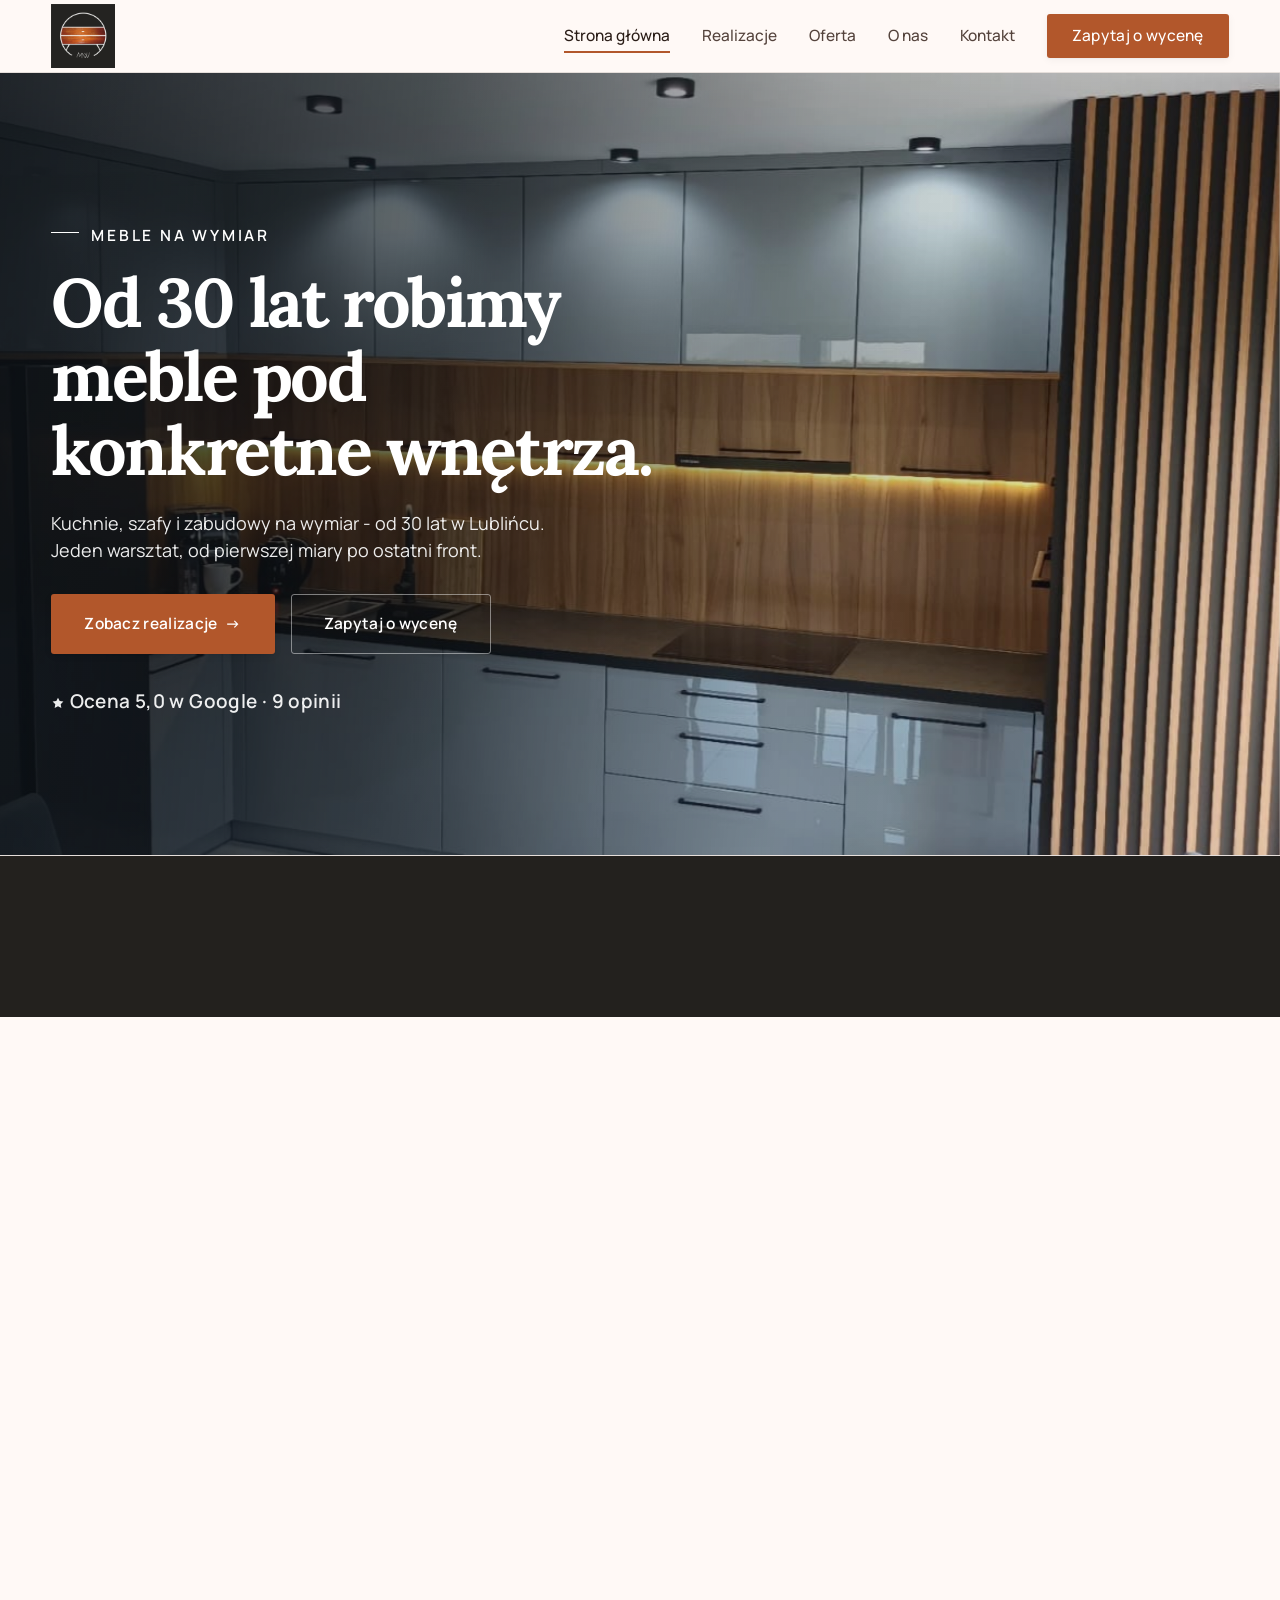
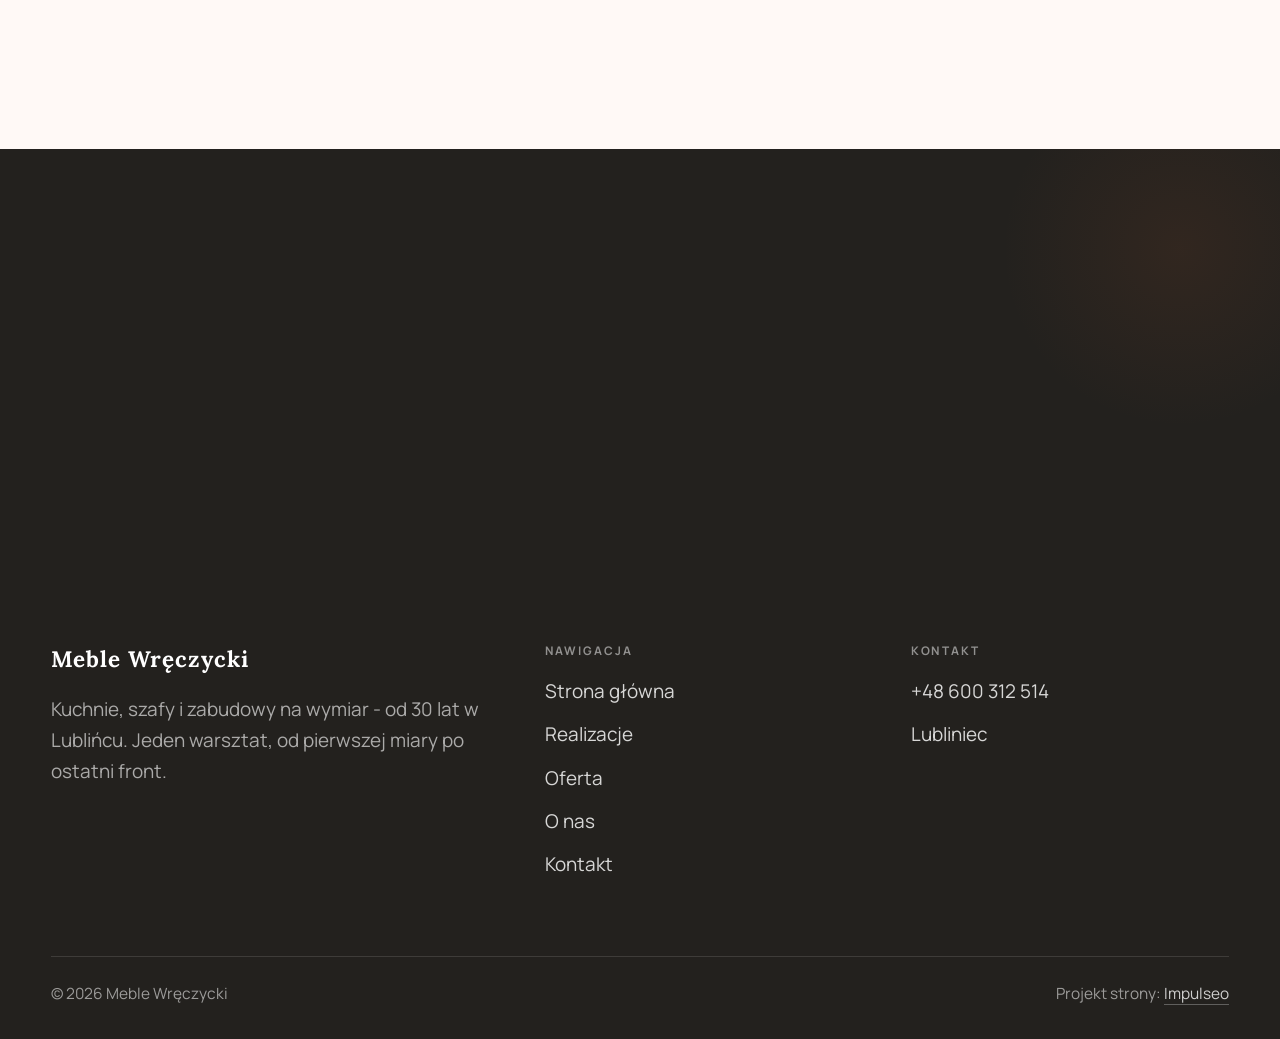
==== index.html @ 235a83c9 "Strona demo: meble-wreczycki" ====
<!DOCTYPE html>
<html lang="pl">
<head>
<meta charset="UTF-8">
<meta name="viewport" content="width=device-width, initial-scale=1.0">
<title>Meble na wymiar Lubliniec - kuchnie i szafy | Meble Wręczycki</title>
<meta name="description" content="Meble na wymiar w Lublińcu: kuchnie, szafy i zabudowy pod Twoje wnętrze. Bezpłatny pomiar i projekt, jedna cena, montaż z gwarancją. Zadzwoń: +48 600 312 514.">
<link rel="preconnect" href="https://fonts.googleapis.com">
<link rel="preconnect" href="https://fonts.gstatic.com" crossorigin>
<link href="https://fonts.googleapis.com/css2?family=Lora:wght@500;600;700&family=Manrope:wght@400;500;600&display=swap" rel="stylesheet">
<link rel="stylesheet" href="assets/styles.css">
</head>
<body>

<header class="nav">
  <div class="wrap nav-inner">
    <a class="brand brand-has-logo" href="index.html"><img class="brand-logo" src="img/logo.jpg" alt="Meble Wręczycki"></a>
    <nav class="nav-links">
      <a href="index.html" class="active">Strona główna</a>
      <a href="realizacje.html">Realizacje</a>
      <a href="oferta.html">Oferta</a>
      <a href="o-nas.html">O nas</a>
      <a href="kontakt.html">Kontakt</a>
      <a href="kontakt.html" class="btn btn-accent">Zapytaj o wycenę</a>
    </nav>
    <button class="nav-toggle" aria-label="Menu"><span></span><span></span><span></span></button>
  </div>
</header>

<section class="hero-cine">
  <img src="img/hero.jpg" fetchpriority="high" alt="Meble Wręczycki - Od 30 lat robimy meble pod konkretne wnętrza. ">
  <div class="wrap">
    <div class="hero-copy">
      <span class="eyebrow">Meble na wymiar</span>
      <h1>Od 30 lat robimy meble pod konkretne wnętrza. </h1>
      <p class="lead">Kuchnie, szafy i zabudowy na wymiar - od 30 lat w Lublińcu. Jeden warsztat, od pierwszej miary po ostatni front.</p>
      <div class="hero-actions">
        <a href="realizacje.html" class="btn btn-accent">Zobacz realizacje <span class="arr">→</span></a>
        <a href="kontakt.html" class="btn btn-ghost" style="color:#fff;border-color:rgba(255,255,255,.45)">Zapytaj o wycenę</a>
      </div>
      <div style="margin-top:var(--space-6);color:#fff;font-weight:600;letter-spacing:.02em;opacity:.92"><svg class="ico-star" width="14" height="14" viewBox="0 0 24 24" style="vertical-align:-2px" aria-hidden="true"><path d="M12 2.8l2.85 5.8 6.4.93-4.63 4.5 1.1 6.37L12 17.4l-5.72 3 1.1-6.37-4.63-4.5 6.4-.93L12 2.8Z" fill="currentColor"/></svg> Ocena 5,0 w Google · 9 opinii</div>
    </div>
  </div>
</section>
<section class="strip n-5" style="padding-block:0">
  <div class="wrap">
    <div class="item reveal"><div class="k">Bezpłatny pomiar i projekt</div><div class="v"></div></div>
    <div class="item reveal"><div class="k">Jedna cena za całość</div><div class="v"></div></div>
    <div class="item reveal"><div class="k">Od pomiaru po montaż</div><div class="v"></div></div>
    <div class="item reveal"><div class="k">Gwarancja na wykonanie</div><div class="v"></div></div>
    <div class="item reveal"><div class="k">Montaż w jeden dzień</div><div class="v"></div></div>
  </div>
</section>
<section>
  <div class="wrap split">
    <div class="split-art reveal"><img src="img/g1.jpg" alt="Meble Wręczycki - realizacja" loading="lazy"></div>
    <div class="split-copy reveal">
      <span class="eyebrow">Kim jesteśmy</span>
      <h2>Jak pracujemy</h2>
      <p class="muted">Meble robimy od 30 lat. Zaczynamy od rozmowy u Ciebie w domu: gdzie co ma stać i jak chodzą drzwi obok.</p>
      <p class="muted">Dopiero potem siadamy do projektu. Z warsztatu mebel wyjeżdża, kiedy pasuje co do milimetra - zły wymiar to nasz problem, nie Twój.</p>
      <a href="o-nas.html" class="btn btn-ghost">Poznaj nas <span class="arr">→</span></a>
    </div>
  </div>
</section>
<section class="gateways-band">
  <div class="wrap">
    <div class="gateways">
      <a href="oferta.html" class="gateway reveal"><img src="img/g2.jpg" alt="Kuchnie na wymiar" loading="lazy"><span class="g-ttl">Kuchnie na wymiar</span></a>
      <a href="oferta.html" class="gateway reveal"><img src="img/g3.jpg" alt="Szafy i garderoby" loading="lazy"><span class="g-ttl">Szafy i garderoby</span></a>
      <a href="oferta.html" class="gateway reveal"><img src="img/g4.jpg" alt="Zabudowy wnęk i skosów" loading="lazy"><span class="g-ttl">Zabudowy wnęk i skosów</span></a>
    </div>
  </div>
</section>
<section>
  <div class="wrap">
    <div class="head reveal">
      <span class="eyebrow">Realizacje</span>
      <h2>Z ostatnich montaży</h2>
      <p>Każda z tych kuchni i szaf u kogoś stoi i pracuje. Zdjęcia robimy po montażu, jak zniknie ostatni karton.</p>
    </div>
    <div class="gallery">
      <div class="tile t-two3 reveal"><img src="img/g5.jpg" alt="Blat z litego drewna" loading="lazy"><div class="cap">Blat z litego drewna</div></div>
      <div class="tile t-third reveal"><img src="img/g6.jpg" alt="Mebel po montażu" loading="lazy"><div class="cap">Mebel po montażu</div></div>
      <div class="tile t-third reveal"><img src="img/g7.jpg" alt="Meble Wręczycki" loading="lazy"></div>
      <div class="tile t-third reveal"><img src="img/g8.jpg" alt="Meble Wręczycki" loading="lazy"></div>
      <div class="tile t-third reveal"><img src="img/g9.jpg" alt="Meble Wręczycki" loading="lazy"></div>
    </div>
    <div style="margin-top:var(--space-7)" class="reveal"><a href="realizacje.html" class="btn btn-accent">Pełna galeria <span class="arr">→</span></a></div>
  </div>
</section>
<section class="cta">
  <div class="wrap">
    <div class="reveal">
      <span class="eyebrow">Współpraca</span>
      <h2>Zacznijmy od krótkiej rozmowy.</h2>
      <p>Napisz lub zadzwoń - powiemy, co i jak, bez zobowiązań.</p>
    </div>
    <div class="cta-actions reveal">
      <a href="kontakt.html" class="btn btn-light">Zapytaj o wycenę <span class="arr">→</span></a>
      <a href="tel:+48600312514" class="btn btn-ghost" style="color:#fff;border-color:rgba(255,255,255,.3)">+48 600 312 514</a>
    </div>
  </div>
</section>

<footer>
  <div class="wrap">
    <div class="foot-grid">
      <div class="foot-brand">
        <div class="name">Meble Wręczycki</div>
        <p>Kuchnie, szafy i zabudowy na wymiar - od 30 lat w Lublińcu. Jeden warsztat, od pierwszej miary po ostatni front.</p>
      </div>
      <div class="foot-col">
        <h4>Nawigacja</h4>
        <a href="index.html">Strona główna</a>
        <a href="realizacje.html">Realizacje</a>
        <a href="oferta.html">Oferta</a>
        <a href="o-nas.html">O nas</a>
        <a href="kontakt.html">Kontakt</a>
      </div>
      <div class="foot-col">
        <h4>Kontakt</h4>
        <a href="tel:+48600312514">+48 600 312 514</a>
        <p>Lubliniec</p>
      </div>
    </div>
    <div class="foot-bot">
      <span>© 2026 Meble Wręczycki</span>
      <span>Projekt strony: <a class="foot-credit" href="https://impulseo.pl" target="_blank" rel="noopener">Impulseo</a></span>
    </div>
  </div>
</footer>


<script src="assets/main.js"></script>
</body>
</html>
---- assets/styles.css ----
/* ============================================================
   STOLBASZ — premium, architektoniczny B2B fit-out
   Jasna paleta, zero brązu. System wg premium-web-craft.
   Projekt strony: Impulseo (impulseo.pl)
   ============================================================ */

:root{
  /* PALETA — jasna, architektoniczna, chłodna */
  --paper:#F3F1EC;          /* główne tło */
  --paper-2:#E6E3DB;        /* sekcje alternatywne (chłodny jasny szary) */
  --paper-3:#E6E3DB;        /* delikatne wypełnienia */
  --ink:#23211E;            /* tekst główny — chłodny grafit */
  --ink-soft:#43403A;       /* nagłówki drugorzędne */
  --muted:#87837A;          /* tekst poboczny */
  --line:rgba(35,33,30,.12);/* hairline */
  --accent:#8A6B3C;         /* stonowany petrol-slate — jedyny akcent */
  --accent-d:#6E5430;
  --accent-soft:rgba(138,107,60,.10);
  --dark:#23211E;           /* sekcje ciemne (stopka/CTA) */

  /* HOVER ZDJĘĆ — JEDEN standard dla całego silnika (decyzja K. 04.08.2026, artefakt z wariantami).
     Delikatny zoom 1.02 + rozjaśnienie. Dawne scale(1.05) ODRZUCONE: skakał kadr.
     Spoczynek lekko przygaszony, ale TYLKO tam, gdzie jest mysz (@media hover:hover) —
     na telefonie zdjęcia zostają w pełnej jasności. */
  --img-zoom:1.02;
  --img-rest:brightness(.95) saturate(.99);
  --img-hot:brightness(1.06) saturate(1.05);
  --img-dur:.55s;

  /* ODSTĘPY — skala 4/8 */
  --space-1:4px; --space-2:8px; --space-3:12px; --space-4:16px; --space-5:24px;
  --space-6:32px; --space-7:48px; --space-8:64px; --space-9:96px; --space-10:128px;

  /* TYPOGRAFIA — fluid clamp() (skala podbita 16.07.2026: większe, czytelniejsze litery — uwaga Adama) */
  --text-sm:clamp(.9rem,.87rem + .12vw,1rem);
  --text-base:clamp(1.08rem,1.04rem + .18vw,1.2rem);
  --text-lg:clamp(1.24rem,1.15rem + .34vw,1.44rem);
  --text-h3:clamp(1.34rem,1.22rem + .55vw,1.66rem);
  --text-h2:clamp(2.1rem,1.66rem + 2.1vw,3.1rem);
  --text-h1:clamp(2.9rem,2.1rem + 4vw,5.1rem);

  /* PROMIENIE — architektoniczne, raczej ostre */
  --r-sm:3px; --r-md:6px; --r-lg:10px;

  /* RUCH */
  --ease:cubic-bezier(.25,.46,.45,.94); --dur:.24s;

  /* CIENIE — miękkie, warstwowe */
  --sh-sm:0 1px 2px rgba(16,24,32,.04), 0 2px 8px rgba(16,24,32,.05);
  --sh-md:0 2px 6px rgba(16,24,32,.05), 0 12px 28px -8px rgba(16,24,32,.12);
  --sh-lg:0 6px 14px rgba(16,24,32,.07), 0 26px 56px -18px rgba(16,24,32,.22);

  --hairline:1px solid var(--line);

  --font-display:'Lora',serif;
  --font-body:'Manrope',sans-serif;
}

*{box-sizing:border-box;margin:0;padding:0}
html{scroll-behavior:smooth}
body{
  font-family:var(--font-body);
  font-size:var(--text-base);
  line-height:1.65;
  color:var(--ink);
  background:var(--paper);
  -webkit-font-smoothing:antialiased;
  text-rendering:optimizeLegibility;
}
img{max-width:100%;display:block}
a{color:inherit;text-decoration:none}

.wrap{width:min(92%,1180px);margin-inline:auto}
section{padding-block:clamp(52px,6.5vw,96px)}

h1,h2,h3{font-family:var(--font-display);font-weight:700;line-height:1.08;letter-spacing:-.02em;color:var(--ink)}
h1{font-size:var(--text-h1);letter-spacing:-.035em}
h2{font-size:var(--text-h2);letter-spacing:-.025em}
h3{font-size:var(--text-h3)}
p{max-width:65ch}

.eyebrow{
  font-family:var(--font-body);
  font-size:var(--text-sm);
  font-weight:600;
  letter-spacing:.18em;
  text-transform:uppercase;
  color:var(--accent);
  display:inline-flex;align-items:center;gap:var(--space-3);
}
/* flex:none + margin-top = kreska trzyma się PIERWSZEJ linii. Wcześniej align-items:center
   centrowało ją względem całego bloku i przy zawinięciu (długi kicker typu
   „…WNĘTRZ · LESZNO · OD 2019") druga linia lądowała z brzydkim wcięciem. */
.eyebrow{align-items:flex-start}
.eyebrow>*,.eyebrow{text-wrap:balance}   /* dlugi kicker lamal sie na sierote typu samo „2019" w drugiej linii */
.eyebrow::before{content:"";width:28px;height:1px;background:var(--accent);display:inline-block;flex:none;margin-top:.62em}

.muted{color:var(--muted)}
.lead{font-size:var(--text-lg);line-height:1.55;color:var(--ink-soft);max-width:50ch}

/* ---------- BUTTONS ---------- */
.btn{
  display:inline-flex;align-items:center;gap:var(--space-2);
  font-weight:600;font-size:var(--text-sm);letter-spacing:.02em;
  padding:var(--space-4) var(--space-6);
  border-radius:var(--r-sm);
  transition:transform var(--dur) var(--ease),box-shadow var(--dur) var(--ease),background var(--dur) var(--ease);
  cursor:pointer;border:1px solid transparent;
}
.btn-accent{background:var(--accent);color:#fff;box-shadow:var(--sh-sm)}
.btn-accent:hover{background:var(--accent-d);transform:translateY(-2px);box-shadow:var(--sh-md)}
.btn-accent:active{transform:translateY(0);box-shadow:var(--sh-sm)}
.btn-ghost{background:transparent;color:var(--ink);border-color:var(--line)}
.btn-ghost:hover{border-color:var(--accent);color:var(--accent);transform:translateY(-2px)}
.btn-light{background:#fff;color:var(--ink);box-shadow:var(--sh-sm)}
.btn-light:hover{transform:translateY(-2px);box-shadow:var(--sh-md)}
.btn .arr{transition:transform var(--dur) var(--ease)}
.btn:hover .arr{transform:translateX(4px)}

/* ---------- NAV ---------- */
.nav{
  position:sticky;top:0;z-index:50;
  background:color-mix(in srgb,var(--paper) 88%,transparent);
  backdrop-filter:saturate(140%) blur(10px);
  border-bottom:var(--hairline);
}
.nav-inner{display:flex;align-items:center;justify-content:space-between;height:72px}
.brand{display:flex;flex-direction:column;line-height:1}
.brand .name{font-family:var(--font-display);font-weight:800;font-size:1.35rem;letter-spacing:.04em}
.brand .sub{font-size:.62rem;letter-spacing:.34em;text-transform:uppercase;color:var(--muted);margin-top:5px}
.nav-links{display:flex;align-items:center;gap:var(--space-6)}
.nav-links a{font-size:var(--text-sm);font-weight:500;color:var(--ink-soft);position:relative;padding-block:4px;transition:color var(--dur) var(--ease)}
.nav-links a::after{content:"";position:absolute;left:0;bottom:0;width:0;height:1.5px;background:var(--accent);transition:width var(--dur) var(--ease)}
.nav-links a:hover,.nav-links a.active{color:var(--ink)}
.nav-links a:hover::after,.nav-links a.active::after{width:100%}
.nav-links .btn{padding:var(--space-2) var(--space-5)}
/* przyciski w nav: właściwy kolor (przebij .nav-links a) + bez podkreślenia */
.nav-links a.btn-accent{color:#fff}
.nav-links a.btn-ghost,.nav-links a.btn-light{color:var(--ink)}
.nav-links a.btn::after{display:none}
.nav-toggle{display:none;background:none;border:none;cursor:pointer;flex-direction:column;gap:5px;padding:8px}
.nav-toggle span{width:24px;height:2px;background:var(--ink);transition:var(--dur)}

/* ---------- HERO (split) ---------- */
.hero{position:relative;overflow:hidden;border-bottom:var(--hairline)}
.hero-grid{display:grid;grid-template-columns:1.05fr .95fr;gap:clamp(24px,4vw,60px);align-items:center;
  padding-block:clamp(36px,4.5vw,64px)}
.hero-copy .eyebrow{margin-bottom:var(--space-5)}
.hero-copy h1{margin-bottom:var(--space-5)}
.hero-copy .lead{margin-bottom:var(--space-7)}
.hero-actions{display:flex;flex-wrap:wrap;gap:var(--space-4)}
.hero-art{position:relative;aspect-ratio:4/3;border-radius:var(--r-lg);overflow:hidden;box-shadow:var(--sh-lg)}
.hero-art img{width:100%;height:100%;object-fit:cover}
.hero-art::after{content:"";position:absolute;inset:0;background:linear-gradient(180deg,transparent 55%,rgba(18,24,28,.28))}
.hero-badge{position:absolute;left:var(--space-5);bottom:var(--space-5);z-index:2;
  background:rgba(252,252,251,.94);backdrop-filter:blur(4px);
  border-radius:var(--r-md);padding:var(--space-4) var(--space-5);box-shadow:var(--sh-md);max-width:78%}
.hero-badge strong{display:block;font-family:var(--font-display);font-size:1rem;letter-spacing:-.01em}
.hero-badge span{font-size:var(--text-sm);color:var(--muted)}

/* ---------- HERO duży / kinowy (strona główna) ---------- */
.hero-cine{position:relative;min-height:clamp(560px,82vh,840px);min-height:clamp(560px,82svh,840px);display:flex;align-items:center;overflow:hidden;border-bottom:var(--hairline)}
.hero-cine>img{position:absolute;inset:0;width:100%;height:100%;object-fit:cover;z-index:0}
.hero-cine::after{content:"";position:absolute;inset:0;z-index:1;
  background:linear-gradient(95deg,rgba(13,18,23,.86) 0%,rgba(13,18,23,.64) 32%,rgba(13,18,23,.24) 62%,rgba(13,18,23,.04) 100%)}
.hero-cine .wrap{position:relative;z-index:2;padding-block:var(--space-8)}
.hero-cine .hero-copy{max-width:660px}
.hero-cine .eyebrow{color:#fff;margin-bottom:var(--space-5)}
.hero-cine .eyebrow::before{background:#fff}
.hero-cine h1{color:#fff;margin-bottom:var(--space-5);font-size:clamp(2.9rem,2rem + 4.4vw,5.2rem);text-wrap:balance}
.hero-cine .lead{color:rgba(255,255,255,.92);max-width:48ch;margin-bottom:var(--space-7)}
.hero-cine .hero-actions{display:flex;flex-wrap:wrap;gap:var(--space-4)}
/* NISKIE OKNO (laptop z dokiem i paskami przeglądarki ma ~700-780 px wysokości widoku):
   H1 do 5.2rem + długi lead nie mieściły się i przyciski wypadały POD krawędź ekranu -
   klient widział stronę bez ani jednego CTA. Skalujemy w dół, zamiast przycinać treść. */
@media(min-width:821px) and (max-height:820px){
  .hero-cine{min-height:clamp(520px,94svh,780px)}
  .hero-cine .wrap{padding-block:var(--space-6)}
  .hero-cine h1{font-size:clamp(2.2rem,1.5rem + 2.6vw,3.6rem);margin-bottom:var(--space-4)}
  .hero-cine .eyebrow{margin-bottom:var(--space-4)}
  .hero-cine .lead{margin-bottom:var(--space-5);max-width:44ch}
}
@media(max-width:680px){
  .hero-cine{min-height:clamp(520px,76vh,640px);min-height:clamp(520px,76svh,640px);align-items:flex-end}
  .hero-cine::after{background:linear-gradient(0deg,rgba(13,18,23,.9) 6%,rgba(13,18,23,.45) 55%,rgba(13,18,23,.25) 100%)}
  .hero-cine .wrap{padding-bottom:var(--space-9)}
  /* TELEFON (~90% oglądających): lead potrafił zająć 8 linii i zepchnąć CTA poza pierwszy ekran.
     Zwężamy interlinię i skalę - treści nie ucinamy, bo to ona sprzedaje. */
  .hero-cine .lead{font-size:.98rem;line-height:1.5;margin-bottom:var(--space-5)}
  .hero-cine .eyebrow{font-size:.72rem;letter-spacing:.13em;margin-bottom:var(--space-4)}
  .hero-cine .eyebrow::before{width:20px}
  .hero-cine h1{margin-bottom:var(--space-4)}
}

/* full-bleed hero variant (podstrony) */
.pagehead{position:relative;min-height:46vh;min-height:46svh;display:flex;align-items:flex-end;overflow:hidden;border-bottom:var(--hairline)}
.pagehead img{position:absolute;inset:0;width:100%;height:100%;object-fit:cover}
.pagehead::after{content:"";position:absolute;inset:0;background:linear-gradient(180deg,rgba(18,24,28,.25),rgba(18,24,28,.62))}
.pagehead .wrap{position:relative;z-index:2;padding-block:var(--space-9);color:#fff}
.pagehead h1{color:#fff;max-width:18ch}
.pagehead .eyebrow{color:#fff}
.pagehead .eyebrow::before{background:#fff}
.pagehead p{color:rgba(255,255,255,.86);margin-top:var(--space-4);max-width:54ch}

/* ---------- STRIP (pasek skrótów / liczby) ---------- */
.strip{background:var(--dark);color:#fff}
/* PASEK HASEŁ — standard 04.08.2026 (decyzja K.): 5 haseł w JEDNYM rzędzie, tekst WYŚRODKOWANY,
   węższe marginesy boczne niż reszta strony (pasek ma iść szerzej), równe wysokości kolumn. */
.strip .wrap{width:min(96%,1440px);display:grid;grid-template-columns:repeat(5,1fr);
  gap:var(--space-5);padding-block:var(--space-7);align-items:stretch}
.strip .item .k{font-family:var(--font-display);font-size:clamp(1.05rem,.82rem + .85vw,1.55rem);
  font-weight:800;letter-spacing:-.02em;color:#fff;line-height:1.18;text-wrap:balance}
.strip .item .v{font-size:var(--text-sm);color:rgba(255,255,255,.66);margin-top:var(--space-2);line-height:1.4}
.strip .item{border-left:2px solid var(--accent);padding-inline:var(--space-4);
  text-align:center;display:flex;flex-direction:column;justify-content:center}
/* liczba kolumn = liczba haseł, żeby ostatnie nie zostawało samo w drugim rzędzie.
   Klasę n-N nadaje multipage.py; domyślnie (bez klasy) pasek jest 5-kolumnowy. */
.strip.n-2 .wrap{grid-template-columns:repeat(2,1fr)}
.strip.n-3 .wrap{grid-template-columns:repeat(3,1fr)}
.strip.n-4 .wrap{grid-template-columns:repeat(4,1fr);gap:var(--space-6)}
.strip.n-4 .item .k{font-size:clamp(1.3rem,1rem + 1.1vw,2rem)}
.strip.n-6 .wrap{grid-template-columns:repeat(6,1fr);gap:var(--space-4)}
.strip.n-6 .item .k{font-size:clamp(.98rem,.8rem + .7vw,1.35rem)}
/* równe łamanie: zamiast "długa linia + jedno słowo" obie linie zbliżonej długości */
.strip .item .k{text-wrap:balance}

/* ---------- SECTION HEAD ---------- */
.head{max-width:48rem;margin-bottom:var(--space-8)}
.head.center{margin-inline:auto;text-align:center}
.head .eyebrow{margin-bottom:var(--space-4)}
.head h2{margin-bottom:var(--space-4)}
.head p{color:var(--muted);font-size:var(--text-lg);line-height:1.55}
.head.center p{margin-inline:auto}

/* ---------- INTRO SPLIT ---------- */
.split{display:grid;grid-template-columns:.92fr 1.08fr;gap:clamp(28px,5vw,80px);align-items:center}
.split.rev{grid-template-columns:1.08fr .92fr}
.split.rev .split-art{order:-1}
.split-art{position:relative;aspect-ratio:5/4;border-radius:var(--r-lg);overflow:hidden;box-shadow:var(--sh-lg)}
.split-art img{width:100%;height:100%;object-fit:cover}
.split-copy h2{margin-bottom:var(--space-5)}
.split-copy p+p{margin-top:var(--space-4)}
.split-copy .btn{margin-top:var(--space-6)}

/* ---------- SERVICES (zakres) ---------- */
.svc-grid{display:grid;grid-template-columns:repeat(auto-fit,minmax(280px,1fr));gap:var(--space-5)}
.svc{background:#fff;border:var(--hairline);border-radius:var(--r-md);padding:var(--space-7) var(--space-6);
  transition:transform var(--dur) var(--ease),box-shadow var(--dur) var(--ease),border-color var(--dur) var(--ease);
  position:relative;overflow:hidden}
.svc::before{content:"";position:absolute;left:0;top:0;width:3px;height:0;background:var(--accent);transition:height var(--dur) var(--ease)}
.svc:hover{transform:translateY(-4px);box-shadow:var(--sh-md);border-color:transparent}
.svc:hover::before{height:100%}
.svc .ic{font-family:var(--font-display);font-size:.8rem;font-weight:700;letter-spacing:.12em;color:var(--accent);margin-bottom:var(--space-4)}
.svc h3{margin-bottom:var(--space-3);font-size:1.22rem}
.svc p{color:var(--muted);font-size:var(--text-base);line-height:1.6}

/* big detailed service rows */
.svc-row{display:grid;grid-template-columns:.8fr 1.2fr;gap:clamp(20px,4vw,60px);align-items:center;padding-block:var(--space-8)}
.svc-row+.svc-row{border-top:var(--hairline)}
.svc-row.rev{grid-template-columns:1.2fr .8fr}
/* Naprzemienny układ wierszy oferty: co drugi wiersz ma zdjęcie po PRAWEJ.
   Było `order:-1` — martwy kod, bo zdjęcie i tak jest pierwszym dzieckiem w HTML,
   więc wszystkie wiersze wyglądały identycznie (zdjęcie zawsze z lewej), a `rev`
   zmieniało tylko szerokość kolumn. Znalezione 29.07.2026 przy różnicowaniu kierunków
   animacji (pomiar pozycji: art.mid 390/502 przy row.mid 756 — zawsze lewa strona). */
.svc-row.rev .svc-row-art{order:2}
.svc-row-art{aspect-ratio:4/3;border-radius:var(--r-md);overflow:hidden;box-shadow:var(--sh-md)}
.svc-row-art img{width:100%;height:100%;object-fit:cover}
.svc-row h3{font-size:1.5rem;margin-bottom:var(--space-4)}
.svc-row .num{font-family:var(--font-display);font-size:.85rem;font-weight:700;letter-spacing:.14em;color:var(--accent);display:block;margin-bottom:var(--space-3)}
.svc-row ul{list-style:none;margin-top:var(--space-4);display:flex;flex-direction:column;gap:var(--space-2)}
.svc-row li{position:relative;padding-left:var(--space-5);color:var(--muted);font-size:var(--text-base)}
.svc-row li::before{content:"";position:absolute;left:0;top:.62em;width:8px;height:1px;background:var(--accent)}

/* ---------- GALLERY (realizacje) ---------- */
.gallery{display:grid;grid-template-columns:repeat(12,1fr);gap:var(--space-4);grid-auto-rows:200px}
/* GALERIA MASONRY — pionowe zdjęcia (portrety beauty/wellness) bez przycinania: kolumny, height auto */
.gallery-masonry{column-count:3;column-gap:var(--space-4)}
@media(max-width:900px){.gallery-masonry{column-count:2}}
@media(max-width:560px){.gallery-masonry{column-count:1}}
.gallery-masonry .m-tile{break-inside:avoid;margin:0 0 var(--space-4);padding:0;position:relative;overflow:hidden;border-radius:var(--r-md);border:1px solid var(--line)}
.gallery-masonry .m-tile img{width:100%;height:auto;display:block}
.gallery-masonry .m-tile .cap{position:absolute;left:0;right:0;bottom:0;padding:var(--space-4);color:#fff;background:linear-gradient(0deg,rgba(0,0,0,.55),transparent);font-size:var(--text-sm)}
.gallery-masonry .m-tile .cap small{display:block;font-weight:400;opacity:.78;letter-spacing:.04em;text-transform:uppercase;font-size:.66rem;margin-top:3px}
.tile{position:relative;overflow:hidden;border-radius:var(--r-md);box-shadow:var(--sh-sm);
  transition:transform var(--dur) var(--ease),box-shadow var(--dur) var(--ease)}
.tile img{width:100%;height:100%;object-fit:cover;
  transition:transform var(--img-dur) var(--ease),filter var(--img-dur) var(--ease)}
.tile:hover{box-shadow:var(--sh-md)}
.tile .cap{position:absolute;left:0;right:0;bottom:0;padding:var(--space-5) var(--space-4) var(--space-4);
  background:linear-gradient(transparent,rgba(18,24,28,.78));color:#fff;
  font-size:var(--text-sm);font-weight:600;letter-spacing:.01em;
  opacity:0;transform:translateY(8px);transition:var(--dur) var(--ease)}
.tile:hover .cap{opacity:1;transform:translateY(0)}
.tile .cap small{display:block;font-weight:400;opacity:.78;letter-spacing:.04em;text-transform:uppercase;font-size:.66rem;margin-top:3px}
/* bento spans */
.t-wide{grid-column:span 6}
.t-tall{grid-column:span 6;grid-row:span 2}
.t-std{grid-column:span 6}
.t-third{grid-column:span 4}
.t-two3{grid-column:span 8}

/* ---------- TRUST / WIARYGODNOŚĆ ---------- */
.trust{background:var(--paper-2)}
.trust-grid{display:grid;grid-template-columns:repeat(auto-fit,minmax(240px,1fr));gap:var(--space-5);margin-top:var(--space-7)}
.trust-card{background:#fff;border-radius:var(--r-md);padding:var(--space-7) var(--space-6);box-shadow:var(--sh-sm);border-top:3px solid var(--accent)}
.trust-card .big{font-family:var(--font-display);font-size:clamp(1.8rem,1.3rem + 1.6vw,2.6rem);font-weight:800;letter-spacing:-.02em;color:var(--ink);line-height:1}
.trust-card h3{font-size:1.12rem;margin:var(--space-3) 0 var(--space-2)}
.trust-card p{color:var(--muted);font-size:var(--text-base);line-height:1.55}

/* ---------- CTA band ---------- */
.cta{background:var(--dark);color:#fff;position:relative;overflow:hidden}
.cta .wrap{display:grid;grid-template-columns:1.4fr .6fr;gap:var(--space-7);align-items:center;position:relative;z-index:2}
.cta h2{color:#fff;max-width:20ch}
.cta p{color:rgba(255,255,255,.74);margin-top:var(--space-4)}
.cta-actions{display:flex;flex-direction:column;gap:var(--space-3);align-items:flex-start}
.cta::before{content:"";position:absolute;right:-80px;top:-80px;width:360px;height:360px;border-radius:50%;
  background:radial-gradient(circle,var(--accent-soft),transparent 70%)}

/* ---------- CONTACT ---------- */
.contact-grid{display:grid;grid-template-columns:.85fr 1.15fr;gap:clamp(28px,4vw,56px);align-items:start}
.info-list{display:flex;flex-direction:column;gap:var(--space-2)}
.info-row{display:flex;gap:var(--space-4);align-items:flex-start;padding-block:var(--space-4);border-bottom:var(--hairline)}
.info-row .ic{flex:none;width:42px;height:42px;display:grid;place-items:center;border-radius:50%;
  background:var(--accent-soft);color:var(--accent);font-size:1.05rem}
.info-row .lbl{font-size:.72rem;letter-spacing:.14em;text-transform:uppercase;color:var(--muted)}
.info-row .val{font-weight:600;font-size:var(--text-base);margin-top:2px}
.info-row a.val:hover{color:var(--accent)}
.map{border:none;border-radius:var(--r-lg);box-shadow:var(--sh-md);width:100%;height:100%;min-height:380px;filter:grayscale(.2) contrast(1.02)}
.form{background:#fff;border:var(--hairline);border-radius:var(--r-lg);padding:clamp(24px,3vw,40px);box-shadow:var(--sh-sm)}
.form .fld{margin-bottom:var(--space-5)}
.form label{display:block;font-size:var(--text-sm);font-weight:600;margin-bottom:var(--space-2)}
.form input,.form textarea{width:100%;font-family:inherit;font-size:var(--text-base);color:var(--ink);
  padding:var(--space-4);border:var(--hairline);border-radius:var(--r-sm);background:var(--paper);transition:border-color var(--dur)}
.form input:focus,.form textarea:focus{outline:none;border-color:var(--accent);background:#fff}
.form textarea{resize:vertical;min-height:120px}
.form .note{font-size:var(--text-sm);color:var(--muted);margin-top:var(--space-3)}

/* ---------- FOOTER ---------- */
footer{background:var(--dark);color:#fff;padding-block:var(--space-9) var(--space-6)}
.foot-grid{display:grid;grid-template-columns:1.4fr 1fr 1fr;gap:var(--space-7);margin-bottom:var(--space-8)}
.foot-brand .name{font-family:var(--font-display);font-weight:800;font-size:1.4rem;letter-spacing:.04em}
.foot-brand p{color:rgba(255,255,255,.62);margin-top:var(--space-4);font-size:var(--text-base);max-width:38ch}
.foot-col h4{font-size:.74rem;letter-spacing:.16em;text-transform:uppercase;color:rgba(255,255,255,.5);margin-bottom:var(--space-4)}
.foot-col a,.foot-col p{display:block;color:rgba(255,255,255,.82);font-size:var(--text-base);margin-bottom:var(--space-3)}
.foot-col a:hover{color:#fff}
.foot-bot{border-top:1px solid rgba(255,255,255,.12);padding-top:var(--space-5);display:flex;justify-content:space-between;flex-wrap:wrap;gap:var(--space-3);
  font-size:var(--text-sm);color:rgba(255,255,255,.55)}
.foot-bot a:hover{color:#fff}
/* Podpis w stopce = klikalny link do impulseo.pl (31.07.2026). Ma być WIDOCZNIE klikalny,
   ale nie krzyczeć - stąd sam kolor jaśniejszy + delikatne podkreślenie na najeździe. */
.foot-bot a.foot-credit{color:rgba(255,255,255,.78);text-decoration:none;border-bottom:1px solid rgba(255,255,255,.28)}
.foot-bot a.foot-credit:hover{color:#fff;border-bottom-color:#fff}

/* ---------- REVEAL ---------- */
.reveal{opacity:0;transform:translateY(22px);transition:opacity .6s var(--ease),transform .6s var(--ease)}
.reveal.in{opacity:1;transform:none}

/* ---------- RESPONSIVE ---------- */
@media(max-width:920px){
  .hero-grid,.split,.split.rev,.svc-row,.svc-row.rev,.cta .wrap,.contact-grid,.foot-grid{grid-template-columns:1fr}
  .split.rev .split-art,.svc-row.rev .svc-row-art{order:0}
  .hero-art{aspect-ratio:16/10;max-height:420px}
  .strip .wrap,.strip.n-2 .wrap,.strip.n-3 .wrap,.strip.n-4 .wrap,.strip.n-6 .wrap{grid-template-columns:repeat(2,1fr);gap:var(--space-6)}
  .strip .item .k,.strip.n-6 .item .k{font-size:clamp(1.3rem,1.1rem + 1vw,2rem)}
  .gallery{grid-auto-rows:180px}
  .t-wide,.t-tall,.t-std,.t-third,.t-two3{grid-column:span 6}
  .t-tall{grid-row:span 1}
  .cta-actions{flex-direction:row;flex-wrap:wrap}
  .foot-grid{gap:var(--space-6)}
}
@media(max-width:680px){
  .nav-links{position:fixed;inset:72px 0 auto 0;background:var(--paper);flex-direction:column;align-items:stretch;
    gap:0;padding:var(--space-4) 6%;border-bottom:var(--hairline);box-shadow:var(--sh-md);
    transform:translateY(-120%);transition:transform var(--dur) var(--ease)}
  .nav-links.open{transform:translateY(0)}
  .nav-links a{padding-block:var(--space-4);border-bottom:var(--hairline)}
  .nav-links .btn{margin-top:var(--space-3);justify-content:center}
  .nav-toggle{display:flex}
  .strip .wrap,.strip.n-2 .wrap,.strip.n-3 .wrap,.strip.n-4 .wrap,.strip.n-6 .wrap{grid-template-columns:1fr}
  .gallery{grid-template-columns:repeat(6,1fr)}
  .foot-grid{grid-template-columns:1fr}
}
@media(prefers-reduced-motion:reduce){
  *{animation-duration:.01ms!important;transition:none!important}
  .reveal{opacity:1!important;transform:none!important}
  html{scroll-behavior:auto}
}

/* ============================================================
   PREMIUM LAYER — destylat deep-researchu branż (anty-AI, spokój).
   Zmienne STOLBASZ (--accent/--ink/--paper/--line/--dark). Ruch ledwo
   zauważalny, krzywa cubic-bezier(.16,.84,.44,1); prefers-reduced-motion
   pokryte blanketem wyżej. Karty hairline zamiast cieni = #1 sygnał „nie-AI".
   ============================================================ */

/* więcej oddechu między sekcjami (liderzy: 110-130px) */
section{padding-block:clamp(64px,8vw,128px)}

/* 1) Aksamitny reveal — dłuższa, miękka krzywa zamiast „skoku" */
.reveal{transition:opacity .9s cubic-bezier(.16,.84,.44,1),transform .9s cubic-bezier(.16,.84,.44,1);will-change:opacity,transform}
/* stagger TYLKO w galerii (tam pozycja = porządek dzieci) */
.gallery .reveal:nth-child(2){transition-delay:.07s}
.gallery .reveal:nth-child(3){transition-delay:.14s}
.gallery .reveal:nth-child(4){transition-delay:.21s}
.gallery .reveal:nth-child(5){transition-delay:.28s}
.gallery .reveal:nth-child(6){transition-delay:.35s}

/* 2) Hero STATYCZNY na .hero-cine — Ken Burns CAŁKIEM WYŁĄCZONY 26.06 (3. zgłoszenie Szymona).
   GENEZA: animowanie scale na <img> hero z teksturami (cegły/framugi) re-samplinguje obraz
   klatka po klatce → na części ekranów drobne drganie/shimmer = „heroshot się trzęsie".
   translateY usunięto wcześniej, scale-only + will-change/GPU NIE wystarczyły do GWARANCJI gładkości.
   Krzysztof zażądał pewności („make sure, że błąd się nie pojawi") > efekt. Zero animacji = 0% drgania.
   Delikatny zoom zostaje TYLKO w pełnoekranowych hero gastro/studio (hg-bg/hs-bg — tło, inny
   mechanizm, chwalone, nigdy nie zgłaszane). NIE wracać do KB na .hero-cine bez realnego testu
   na sprzęcie klienta — to ryzyko regresji „trzęsienia”. */
/* BEZPIECZNY "wow" na hero = jednorazowy FADE-IN (opacity), nie zoom.
   opacity nie dotyka bitmapy → gładkie na KAŻDYM zdjęciu/ekranie/GPU, zero ryzyka migotania.
   Geometryczny ruch (scale/translate) na .hero-cine jest ZAKAZANY (bramka pilnuje). */
@keyframes heroFade{from{opacity:0}to{opacity:1}}
.hero-cine>img{transform:none;animation:heroFade 1.1s ease-out both}

/* 3) Akcentowy hairline pod nagłówkiem sekcji, który „rysuje się" przy wejściu */
.head h2{position:relative;padding-bottom:18px}
.head h2::after{content:"";position:absolute;left:0;bottom:0;height:1px;width:0;background:var(--accent);transition:width 1s cubic-bezier(.16,.84,.44,1) .15s}
.head.center h2::after{left:50%;transform:translateX(-50%)}
.head.reveal.in h2::after,.head.center.reveal.in h2::after{width:54px}

/* 4) Karty HAIRLINE zamiast cieni/zaokrągleń (najmocniejszy anty-AI detal) */
.svc{background:transparent;border:1px solid var(--line);border-radius:var(--r-sm);box-shadow:none}
.svc:hover{box-shadow:none;border-color:var(--accent);transform:translateY(-3px)}
.trust-card{background:transparent;box-shadow:none;border:1px solid var(--line);border-top:2px solid var(--accent);border-radius:var(--r-sm)}
.tile{box-shadow:none;border-radius:var(--r-sm)}
.tile:hover{box-shadow:none}

/* 5) Sticky-nav kondensuje się po przewinięciu (sygnał dopracowania) */
.nav{transition:box-shadow .4s ease,background .4s ease}
.nav.is-stuck{box-shadow:0 1px 0 var(--line),0 14px 30px -24px rgba(0,0,0,.45)}
.nav-inner{transition:height .35s var(--ease)}
.nav.is-stuck .nav-inner{height:60px}

/* 6) MANIFESTO — pełnoekranowy cytat-bohater (zastępuje generyczne „Dlaczego my") */
.manifesto{background:var(--paper-2);text-align:center}
.manifesto .wrap{max-width:60rem}
.manifesto p{font-family:var(--font-display);font-style:italic;font-size:clamp(1.6rem,1rem + 2.4vw,2.8rem);line-height:1.32;color:var(--ink-soft);margin-inline:auto;max-width:26ch;position:relative;padding-top:var(--space-8)}
.manifesto p::before{content:"";position:absolute;top:0;left:50%;transform:translateX(-50%);width:54px;height:1px;background:var(--accent)}
.manifesto p span{color:var(--accent);font-style:italic}

/* 7) GATEWAYS — 3 duże bramy-zdjęcia (zamiast paska menu usług) */
.gateways{display:grid;grid-template-columns:repeat(3,1fr);gap:var(--space-4)}
.gateway{position:relative;aspect-ratio:3/4;overflow:hidden;border-radius:var(--r-sm);display:block}
.gateway img{width:100%;height:100%;object-fit:cover;
  transition:transform var(--img-dur) var(--ease),filter var(--img-dur) var(--ease)}
.gateway::after{content:"";position:absolute;inset:0;background:linear-gradient(180deg,transparent 38%,rgba(18,24,28,.74))}
/* ===== HOVER ZDJĘĆ — jedno miejsce dla WSZYSTKICH kafli ze zdjęciem (K. 04.08.2026) ===== */
@media(hover:hover){
  .tile img,.gateway img,.m-tile img{filter:var(--img-rest)}
  .tile:hover img,
  .gateway:hover img,
  .m-tile:hover img{transform:scale(var(--img-zoom));filter:var(--img-hot)}
}
.m-tile img{transition:transform var(--img-dur) var(--ease),filter var(--img-dur) var(--ease)}
.gateway .g-ttl{position:absolute;left:0;right:0;bottom:0;z-index:2;padding:var(--space-6) var(--space-5);color:#fff;font-family:var(--font-display);font-size:1.45rem;letter-spacing:-.01em;line-height:1.15}
.gateway .g-ttl small{display:block;font-family:var(--font-body);font-size:var(--text-sm);font-weight:400;opacity:.82;letter-spacing:.03em;margin-top:5px}
@media(max-width:760px){.gateways{grid-template-columns:1fr}.gateway{aspect-ratio:16/10}}

/* 8) LOGO klienta w nagłówku (gdy podane --logo) */
/* 52px domyślnie (feedback Bartka 06.07.2026: 40px ginęło, uwaga padła 3x; ~56px sprawdzone na żywym demie anna-borowiec-makeup) */
.brand-logo{height:64px;width:auto;max-width:300px;object-fit:contain;display:block}
.nav.is-stuck .brand-logo{height:52px}
@media(max-width:680px){.brand-logo{height:46px;max-width:210px}}


/* === RWD: nagłówki na wąskich ekranach (dodane 17.07.2026 razem z fixem clamp) ===
   Po przywróceniu działania clamp() dolna granica --text-h1 (2.9rem) rozpychała
   dokument przy długich polskich słowach na telefonach. Tu ją zjeżdżamy. */
@media (max-width:560px){
  :root{
    --text-h1:clamp(1.9rem, 1.15rem + 4.4vw, 2.7rem);
    --text-h2:clamp(1.5rem, 1rem + 3vw, 2.1rem);
  }
  .hero-cine h1{font-size:clamp(1.9rem, 1.15rem + 4.4vw, 2.7rem)}
  h1,h2{overflow-wrap:break-word}
}

/* GODZINY (godziny_grid z briefu) — dzień po lewej, godziny po prawej. Wcześniej BRAK stylu
   powodował sklejenie "Poniedziałek-Piątek8:00-20:00" (dodane 2026-07-21). Neutralne dla dem bez grafiku. */
.godz{display:flex;flex-direction:column;gap:2px;max-width:440px;margin-top:8px}
.godz-row{display:flex;justify-content:space-between;align-items:baseline;gap:24px;padding:10px 0;border-bottom:1px solid var(--line)}
.godz-row:last-child{border-bottom:0}
.godz-row b{font-weight:600;color:var(--ink)}
.godz-row span{color:var(--muted);white-space:nowrap}

/* === MOTION LAYER v2 (silnik) === */
/* ============================================================
   MOTION LAYER v2 — warstwa RUCHU wspólna dla wszystkich rodzin (2026-07-26)
   ------------------------------------------------------------
   PO CO: dema były technicznie poprawne, ale statyczne („za mało efektowne",
   K. 26.07). Ta warstwa dokłada to, co dziś odróżnia stronę premium od
   porządnej: maskowane wejście nagłówków, zdjęcia odsłaniane kurtyną + zoom-out,
   parallax sterowany scrollem (CSS scroll-driven, zero JS w pętli scrolla),
   płynne przejścia MIĘDZY podstronami (View Transitions), stagger siatek.

   ZASADY BEZPIECZEŃSTWA (wynikają z realnych wpadek — NIE łamać):
   1. ⛔ ZERO ruchu geometrycznego na `.hero-cine>img` — skalowanie teksturowanej
      bitmapy = shimmer („heroshot się trzęsie", 3x Szymon). Hero rusza się TYLKO
      tekstem i tylko raz. Bramka predeploy tego pilnuje.
   2. Stan początkowy (ukrycie) ustawia ZAWSZE JavaScript przez klasę `.mt-on`
      na <html>. Bez JS / przy błędzie JS strona wygląda dokładnie jak przed tą
      warstwą — nigdy pusty ekran (wpadka Zmalovane 29.06).
   3. Używamy osobnych właściwości `scale:` / `translate:` zamiast `transform:` —
      dzięki temu wejście NIE kasuje istniejących hoverów (które jadą na transform).
   4. Każdy efekt „drogi" (parallax) tylko desktop + tylko gdy przeglądarka umie
      scroll-driven animations. Mobile dostaje sam fade/mask (bateria, jank).
   5. prefers-reduced-motion wyłącza wszystko (blanket w base.css + własne guardy).
   ============================================================ */

:root{
  --mt-ease:cubic-bezier(.16,.84,.44,1);
  --mt-step:70ms;          /* odstęp między kolejnymi elementami siatki */
}

/* ---------- 1) STAGGER — kolejne elementy siatki wchodzą po sobie ----------
   JS ustawia --i (numer w grupie). Podbita specyficzność (:nth-child(n)) bije
   sztywne delaye galerii z base.css, nie ruszając tamtego pliku. */
.reveal{transition-delay:calc(var(--i,0) * var(--mt-step))}
.gallery .reveal:nth-child(n),
.gateways .reveal:nth-child(n),
.svc-grid .reveal:nth-child(n){transition-delay:calc(var(--i,0) * var(--mt-step))}

/* dłuższy, bardziej „aksamitny" dojazd + delikatny zoom-out całej karty */
.mt-on .reveal{transition-duration:1s,1s}

/* ---------- 2) NAGŁÓWKI — wjazd linia po linii zza maski ----------
   JS dzieli tekst na realne linie (po pomiarze) i owija w .mt-line>i.
   Efekt „szuflady": litery wjeżdżają z dołu, obcięte krawędzią linii. */
/* 27.07.2026: zapas .08em był za mały - JS mierzy linie ZANIM doładuje się webfont, więc po
   podmianie fontu tekst rośnie i maska ucina dolną część linii (na telefonie widać było ucięte
   „pomiaru po montaż." nachodzące na akapit). Większy zapas + maska znika po wjeździe,
   bo wtedy nie jest już do niczego potrzebna. */
.mt-lines .mt-line{display:block;overflow:hidden;padding-bottom:.2em;margin-bottom:-.2em}
.mt-lines.mt-in .mt-line{animation:mt-unmask 0s linear 1.4s forwards}
@keyframes mt-unmask{to{overflow:visible}}
.mt-lines .mt-line > i{
  display:block;font-style:inherit;
  translate:0 108%;
  transition:translate 1.05s var(--mt-ease) var(--mt-d,0s);
}
.mt-lines.mt-in .mt-line > i{translate:0 0}

/* wariant awaryjny (nagłówek ma zagnieżdżony markup → nie dzielimy na linie) */
.mt-fade{opacity:0;translate:0 18px;transition:opacity .9s var(--mt-ease) var(--mt-d,0s),translate .9s var(--mt-ease) var(--mt-d,0s)}
.mt-fade.mt-in{opacity:1;translate:0 0}

/* ---------- 3) ZDJĘCIA — odsłanianie „kurtyną" + zoom-out do naturalnej skali ----
   clip-path jedzie od dołu do góry, jednocześnie obraz schodzi z 1.10 do 1.
   Uwaga: `scale:` (nie transform) → hover .tile:hover img{transform:scale(var(--img-zoom))}
   nadal działa i nie kłóci się z wejściem (standard hoveru: base.css, K. 04.08.2026). */
.mt-on .mt-ph > img,
.mt-on .mt-ph > picture > img{
  clip-path:inset(0 0 100% 0);
  scale:1.10;
  transition:clip-path 1.15s var(--mt-ease) var(--mt-d,0s),
             scale 1.6s var(--mt-ease) var(--mt-d,0s);
}
.mt-on .mt-ph.in > img,
.mt-on .in .mt-ph > img,
.mt-on .mt-ph.mt-in > img,
.mt-on .mt-ph.in > picture > img,
.mt-on .in .mt-ph > picture > img{clip-path:inset(0 0 0 0);scale:1}

/* ---------- 3b) KIERUNEK KURTYNY — RÓŻNICOWANY (29.07.2026, pomysł K.) ----------
   Było: KAŻDE zdjęcie na stronie odsłaniało się identycznie, z góry w dół. Przy 15 zdjęciach
   ten sam ruch 15 razy czyta się jak szablon.

   Research (Emil Kowalski „The Magic of Clip Path" + praktyka scroll-reveal):
   reveal ma być ODSŁONIĘCIEM treści, nie ozdobą — więc kierunek nie może być losowy.
   Losowanie przy każdym wejściu sprawia, że ta sama sekcja zachowuje się inaczej po powrocie
   i strona robi się nerwowa. Dlatego kierunek wynika Z UKŁADU (deterministycznie):

   • zdjęcie OBOK TEKSTU (split/oferta)  → kurtyna pozioma, jedzie OD STRONY TEKSTU ku zdjęciu:
     oko już tam wędruje, więc ruch kontynuuje czytanie zamiast z nim walczyć;
   • KAFLE W SIATCE  → lustrzanie: lewa kolumna odsłania się od lewej, prawa od prawej,
     środek pionowo. Siatka „otwiera się" na zewnątrz, zamiast 6 razy powtórzyć ten sam gest;
   • pojedyncze zdjęcie w treści → pionowo (zgodnie z kierunkiem przewijania).

   Jedna scena = jeden spójny system, nigdy 4 różne kierunki obok siebie.
   Technicznie: tylko clip-path + scale (kompozytor, bez layoutu), ten sam czas i easing
   co dotąd — zmienia się WYŁĄCZNIE oś. */
.mt-on .mt-ph[data-dir="right"] > img,
.mt-on .mt-ph[data-dir="right"] > picture > img{clip-path:inset(0 100% 0 0)}   /* widać najpierw lewą krawędź */
.mt-on .mt-ph[data-dir="left"] > img,
.mt-on .mt-ph[data-dir="left"] > picture > img{clip-path:inset(0 0 0 100%)}    /* widać najpierw prawą krawędź */
.mt-on .mt-ph[data-dir="up"] > img,
.mt-on .mt-ph[data-dir="up"] > picture > img{clip-path:inset(100% 0 0 0)}      /* wychodzi z dołu do góry */
.mt-on .mt-ph[data-dir] .in > img,
.mt-on .mt-ph[data-dir].in > img,
.mt-on .in .mt-ph[data-dir] > img,
.mt-on .mt-ph[data-dir].mt-in > img,
.mt-on .mt-ph[data-dir].in > picture > img,
.mt-on .in .mt-ph[data-dir] > picture > img{clip-path:inset(0 0 0 0)}
/* dryf skali w OSI kurtyny — obraz „dojeżdża" w tę samą stronę, w którą się odsłania.
   Bez tego pozioma kurtyna przy pionowym zoomie wygląda jak dwa niezgrane ruchy. */
.mt-on .mt-ph[data-dir="right"] > img{transform-origin:left center}
.mt-on .mt-ph[data-dir="left"] > img{transform-origin:right center}
.mt-on .mt-ph[data-dir="up"] > img{transform-origin:center bottom}

/* podpis kafla — delikatnie widoczny od razu, pełny na hover (mniej „martwych" kafli) */
.mt-on .tile .cap{opacity:.001}
.mt-on .tile.in .cap{opacity:.9;translate:0 0;transform:none}
.mt-on .tile.in:hover .cap{opacity:1}

/* ---------- 4) PARALLAX — sterowany scrollem, natywnym CSS (bez JS) ----------
   animation-timeline:view() = przeglądarka sama liczy postęp elementu w oknie.
   Zero listenerów scrolla → zero janku. Desktop only, tylko gdy wspierane. */
@supports (animation-timeline: view()){
  @media (prefers-reduced-motion:no-preference) and (min-width:900px){
    .mt-para{overflow:hidden}
    .mt-para > img{
      height:114%;
      position:relative;top:-7%;
      animation:mtPara linear both;
      animation-timeline:view();
      animation-range:cover 0% cover 100%;
      will-change:translate;
    }
    @keyframes mtPara{from{translate:0 -4.5%}to{translate:0 4.5%}}

    /* sekcje wchodzą z lekkim „oddechem" — zanika przy wyjeździe z ekranu */
    .mt-breathe{
      animation:mtBreathe linear both;
      animation-timeline:view();
      animation-range:entry 0% entry 70%;
    }
    @keyframes mtBreathe{from{opacity:.35}to{opacity:1}}
  }
}

/* ---------- 4b) ŻYWY NAGŁÓWEK — przenikanie kadrów ----------
   Warstwy leżą DOKŁADNIE na zdjęciu hero i różnią się tylko przezroczystością.
   ⛔ Żadnego scale/translate — to skalowanie bitmapy dawało migotanie na teksturach.
   Warstwy wstawia JS; bez niego nic się nie dzieje i nagłówek jest statyczny jak dotąd. */
.mt-hero-layer{
  position:absolute;inset:0;width:100%;height:100%;
  object-fit:cover;object-position:inherit;
  opacity:0;transition:opacity 1.6s ease-in-out;
  pointer-events:none;z-index:1;
}
/* ⚠️ KONIECZNE: warstwa jest zwykłym <img> wewnątrz hero, więc łapie ją reguła
   `.hero-cine > img{animation:heroFade both}` z base.css. Animacja CSS ma pierwszeństwo przed
   zwykłymi deklaracjami — trzymała przezroczystość na klatce startowej i przenikanie nie działało.
   Zdejmujemy JEDYNIE to jednorazowe pojawienie się (heroFade), celowo BEZ !important, żeby
   rodziny z delikatnym zoomem tła (gastro/auto/dom/studio) mogły go warstwie przekazać. */
.hero-cine > img.mt-hero-layer{animation:none}
.mt-hero-layer.mt-show{opacity:1}
/* gdy pokazujemy kadr z rotacji, oryginalne zdjęcie zostaje pod spodem (nigdy nie znika
   całkowicie — gdyby warstwa nie doszła, pod spodem zawsze jest pełne zdjęcie) */
img[data-rotate].mt-under{opacity:1}
/* treść nagłówka musi zostać NAD warstwami */
.hero-cine > .wrap,.hero-cine .hero-copy,
.hg-copy,.ha-copy,.hd-copy,.hs-copy,.hf-copy,.hk-copy,.hero-spa .wrap{position:relative;z-index:3}
/* 🔴 FIX 31.07.2026 (zgłoszenie K. na demie M4M): przy zmianie kadru ZNIKAŁ napis w nagłówku.
   Powód: warstwa rotacji miała z-index:1, czyli leżała NAD przyciemnieniem (z-index:-1) i - w
   rodzinie „fachowcy" - nad panelem z tekstem (.hf-panel nie miał własnego z-index, więc szedł
   normalnym flow). Efekt: kadr się pojawiał i zasłaniał tytuł, kadr znikał i tytuł wracał.
   Naprawa jest dwustronna, żeby nie zależeć od jednej reguły:
   1) warstwa ląduje DOKŁADNIE tam, gdzie zdjęcie tła danej rodziny (z-index:-2),
   2) wszystkie kontenery treści nagłówka dostają twardy z-index:3.
   Skutek: zmieniają się WYŁĄCZNIE zdjęcia w tle, napis stoi nieruchomo cały czas.
   (hero-cine nie ruszamy - tam img ma z-index:0, a ::after/wrap leżą wyżej i działało dobrze.) */
.hero-fach > img.mt-hero-layer,.hero-gastro > img.mt-hero-layer,.hero-auto > img.mt-hero-layer,
.hero-dom > img.mt-hero-layer,.hero-studio > img.mt-hero-layer{z-index:-2}
.hf-panel,.hf-inner,.hd-panel,.hk-panel,.ha-inner,.hs-inner,.hg-inner{position:relative;z-index:3}
@media(prefers-reduced-motion:reduce){
  .mt-hero-layer{display:none}
}

/* ---------- 5) PRZEJŚCIA MIĘDZY PODSTRONAMI (View Transitions) ----------
   Klik w menu przestaje być białym mignięciem — strony przenikają, a pasek
   nawigacji zostaje w miejscu (nazwany element). Przeglądarki bez wsparcia
   nawigują normalnie — zero ryzyka. */
@view-transition{navigation:auto}
@media (prefers-reduced-motion:no-preference){
  ::view-transition-old(root){animation:mtVtOut .26s ease both}
  ::view-transition-new(root){animation:mtVtIn .42s var(--mt-ease) both}
  @keyframes mtVtOut{from{opacity:1}to{opacity:0}}
  @keyframes mtVtIn{from{opacity:0}to{opacity:1}}
}
.nav{view-transition-name:mt-nav}
footer{view-transition-name:mt-foot}

/* ---------- 6) PASEK POSTĘPU CZYTANIA — 2px w kolorze marki ----------
   Też scroll-driven (bez JS). Wstawiany przez JS tylko gdy przeglądarka umie. */
.mt-progress{
  position:fixed;top:0;left:0;z-index:60;
  height:2px;width:100%;
  background:var(--accent);
  transform-origin:0 50%;
  scale:0 1;
  pointer-events:none;
}
@supports (animation-timeline: scroll()){
  .mt-progress{animation:mtProg linear both;animation-timeline:scroll(root block)}
  @keyframes mtProg{from{scale:0 1}to{scale:1 1}}
}

/* ---------- 7) PRZYCISKI — przelot światła + magnes (JS) ----------
   Nakładka jest przezroczysta i przelotowa → NIE zmienia kontrastu tekstu
   (kontrasty WCAG policzone dla wszystkich rodzin zostają w mocy). */
.btn{position:relative;overflow:hidden;isolation:isolate}
.btn::after{
  content:"";position:absolute;inset:0;z-index:-1;pointer-events:none;
  background:linear-gradient(100deg,transparent 32%,rgba(255,255,255,.20) 50%,transparent 68%);
  translate:-120% 0;
}
@media (prefers-reduced-motion:no-preference){
  .btn:hover::after{translate:120% 0;transition:translate .75s var(--mt-ease)}
}
.btn{transition:transform var(--dur) var(--ease),box-shadow var(--dur) var(--ease),
               background var(--dur) var(--ease),translate .25s ease-out}

/* ---------- 8) LINKI NAWIGACJI / LISTY — mikro-detale ---------- */
.mt-on .svc,.mt-on .trust-card{transition:transform .5s var(--mt-ease),border-color .35s ease,box-shadow .35s ease}
.mt-on .svc:hover{transform:translateY(-4px)}

/* kotwice nie chowają się pod przyklejonym paskiem */
:target,[id]{scroll-margin-top:96px}

/* ---------- 9) LICZBY (count-up) ---------- */
.mt-num{font-variant-numeric:tabular-nums}

/* ---------- 9b) ZWALNIANIE WARSTW GPU (27.07 — zgłoszenie „zamula na komputerze") ----------
   `.reveal{will-change:opacity,transform}` z base.css każe przeglądarce trzymać dla KAŻDEGO
   pojawiającego się elementu osobną warstwę w pamięci karty graficznej. Deklaracja jest stała —
   warstwa nigdy nie jest zwalniana, więc na typowej podstronie wisi ich ~26 przy ~157 elementach.
   Na komputerze ze zintegrowaną grafiką to realny koszt (pamięć + praca kompozytora).
   Element, który już wjechał, nie będzie się więcej animował → warstwa jest zbędna.
   ⚠️ KLUCZOWE: NIE wolno tego wiązać z klasą `.in` — ona pojawia się w chwili STARTU przejścia,
   więc zdjęlibyśmy warstwę dokładnie wtedy, gdy jest potrzebna. Klasę `mt-settled` dokłada JS
   dopiero po `transitionend`, czyli gdy ruch faktycznie się skończył. Brak JS = zostaje jak było. */
.reveal.mt-settled{will-change:auto}
.mt-settled > img,.mt-settled > picture > img{will-change:auto}

/* ---------- 10) WYŁĄCZNIK GLOBALNY ----------
   Gdy user woli mniej ruchu — zdejmujemy wszystko, łącznie ze scroll-driven
   (blanket z base.css nie obejmuje animation-timeline). */
@media (prefers-reduced-motion:reduce){
  .mt-lines .mt-line > i{translate:0 0}
  .mt-fade{opacity:1;translate:0 0}
  .mt-on .mt-ph > img,.mt-on .mt-ph > picture > img{clip-path:none;scale:1}
  .mt-para > img{animation:none;height:100%;top:0}
  .mt-breathe{animation:none}
  .mt-progress{display:none}
  .mt-on .tile .cap{opacity:0}
}


/* === HERO-FIT (29.07.2026) — hero DOPASOWUJE SIĘ do wysokości okna =========================
   Zgłoszenie K. 29.07: na jego laptopie przyciski CTA w hero były ucięte dolną krawędzią
   (Modern House). Pomiar headless (1512x879 → realny widok 792 px): dolna krawędź CTA
   wypadała 123 px POD ekranem. Nawet przy maksymalnym oknie (982) było -20 px.

   DLACZEGO POPRZEDNI FIX NIE DZIAŁAŁ: 27.07 dołożyliśmy @media(max-height:820px) — próg.
   Widok K. ma ~792-895 px, czyli TUŻ NAD progiem → reguła w ogóle się nie włączała.
   Progi są kruche: każdy inny laptop/dok/pasek zakładek przesuwa granicę.

   ROZWIĄZANIE: zero progów. Każdy rozmiar, który decyduje o wysokości hero (typografia,
   odstępy, padding), dostaje `min(dotychczasowa-wartość, X svh)` — czyli na wysokim ekranie
   nic się nie zmienia, a im niższe okno, tym płynniej mniejsze. Treści NIE ucinamy.

   Doklejane na SAM KONIEC styles.css (po motion) → wygrywa kaskadę, nie rusza reguł w miejscu.
   Weryfikacja: tools-retrofit/measure_fold.py (mierzy zapas pod CTA dla 720/800/879/982). */

/* ---------- HERO KINOWY (strona główna, rodziny „editorial") ---------- */
.hero-cine .wrap{padding-block:min(var(--space-8),4svh)}
.hero-cine .eyebrow{margin-bottom:min(var(--space-5),2svh)}
.hero-cine h1{font-size:min(clamp(2.9rem,2rem + 4.4vw,5.2rem),7.6svh);
  margin-bottom:min(var(--space-5),2.4svh)}
.hero-cine .lead{font-size:min(1.125rem,2.3svh);line-height:1.55;
  margin-bottom:min(var(--space-7),3.2svh)}

/* ---------- HERO FACHOWCY — wariant A (pełny ekran) ---------- */
.hf-panel{padding-top:min(clamp(6.5rem,13vh,9rem),11svh);
  padding-bottom:min(clamp(2.6rem,6vh,3.6rem),4svh)}
.hf-title{font-size:min(clamp(2.3rem,1.6rem + 3.2vw,4.3rem),7svh);
  margin-top:min(var(--space-4),1.8svh);margin-bottom:min(var(--space-4),1.8svh)}
.hf-lead{font-size:min(1.18rem,2.3svh);line-height:1.5}
.hf-phone{margin-top:min(var(--space-6),2.8svh);margin-bottom:min(var(--space-5),2.2svh)}
.hf-phone-num{font-size:min(clamp(2rem,1.5rem + 2.4vw,3.05rem),5.2svh)}
.hf-trust{margin-top:min(var(--space-6),2.6svh);padding-top:min(var(--space-4),1.6svh)}

/* Telefon: tam liczy się czytelność, nie upychanie — skalowanie wysokością wyłączone,
   bo przy 844 px wysokości ekranu svh-limity zaczęłyby zmniejszać tekst bez potrzeby. */
@media(max-width:680px){
  .hero-cine h1{font-size:clamp(1.9rem,1.15rem + 4.4vw,2.7rem)}
  .hero-cine .lead{font-size:.98rem}
  .hf-title{font-size:clamp(2.1rem,1.6rem + 3.2vw,3rem)}
  .hf-lead{font-size:1rem}
  .hf-phone-num{font-size:clamp(1.9rem,1.5rem + 2.4vw,2.5rem)}
}
/* === /HERO-FIT === */


/* === auto-paleta z marki klienta (źródło: logo) === */
:root{--accent:#B2572B;--accent-d:#9B4212;--accent-soft:rgba(178,87,43,0.10);--paper:#FFF9F6;--paper-2:#F8EEE9;--paper-3:#F1E3DD;--ink:#2A1D17;--ink-soft:#54433C;--muted:#867872;--line:rgba(42,29,23,.12);}
.btn-accent{color:#fff}
.nav .nav-links a.btn-accent{color:#fff}
.btn-accent[data-accent-d],.cta-d .btn-accent{color:#fff}
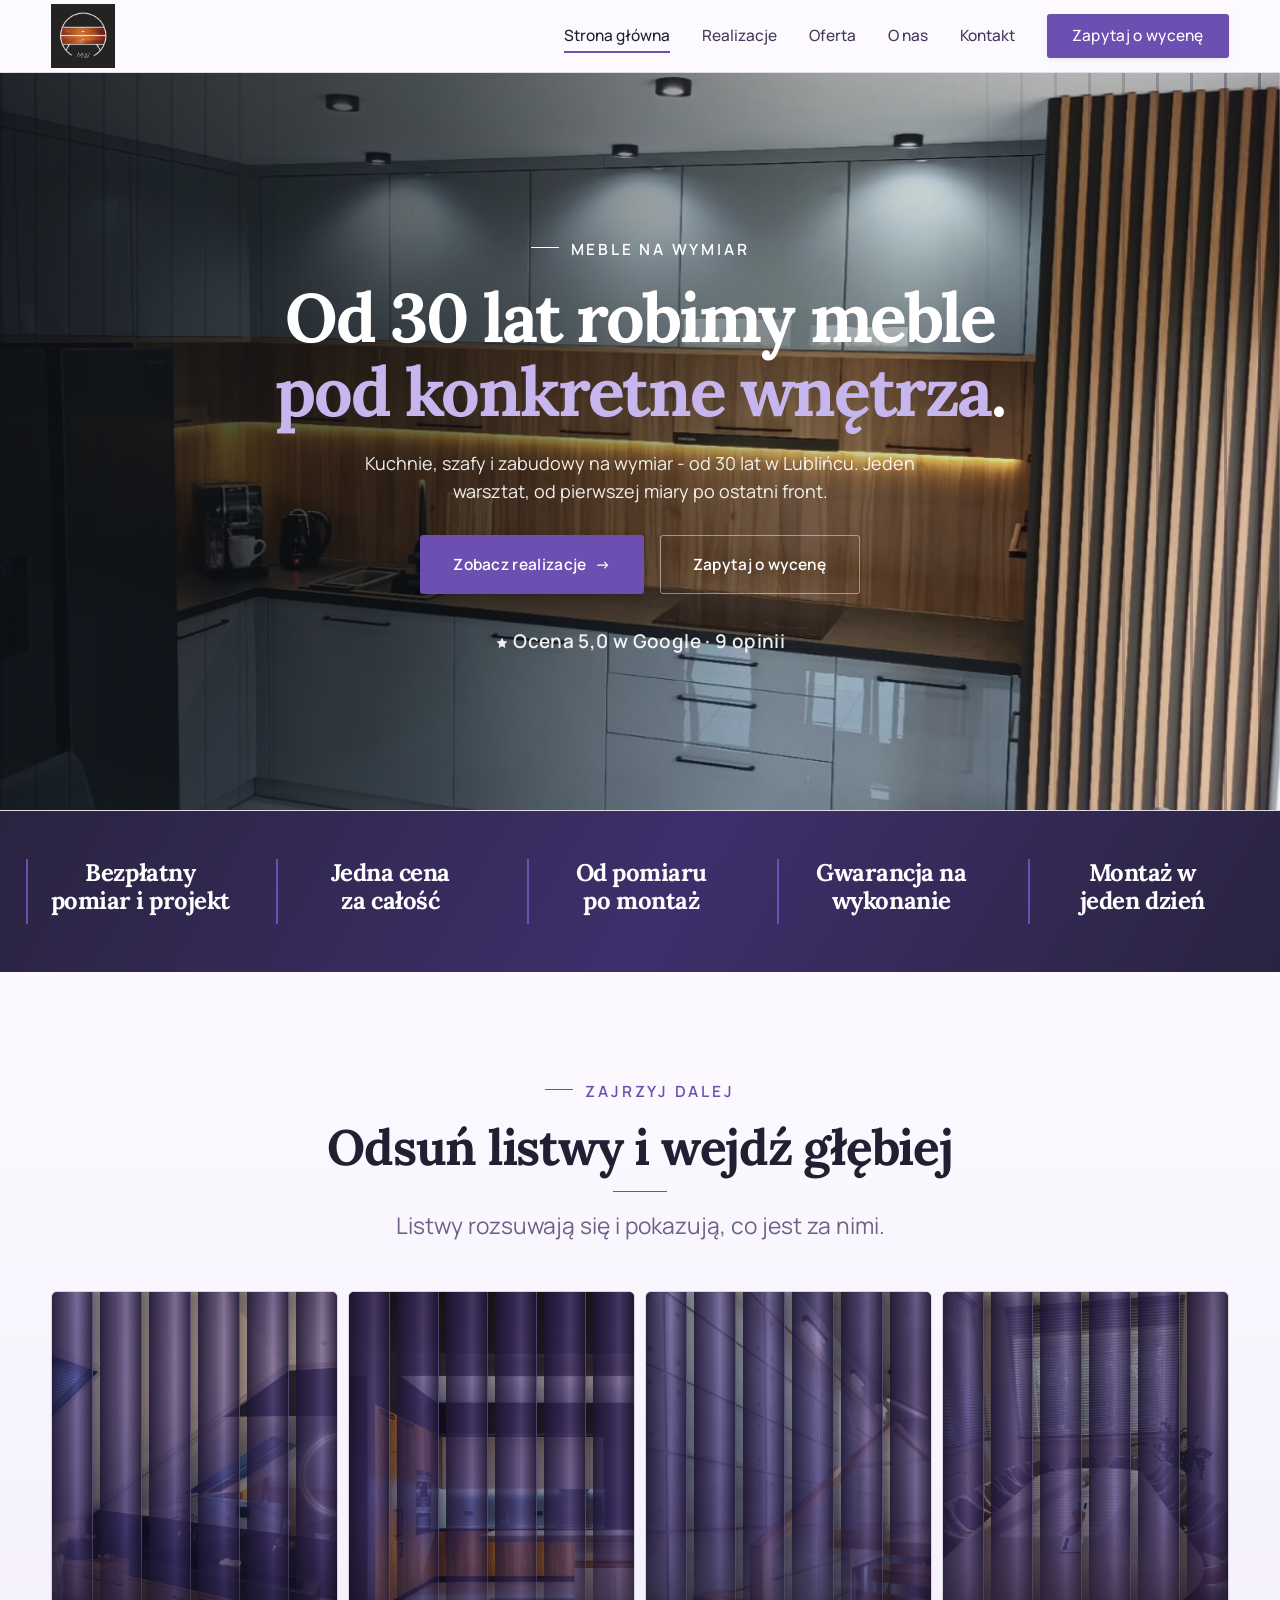
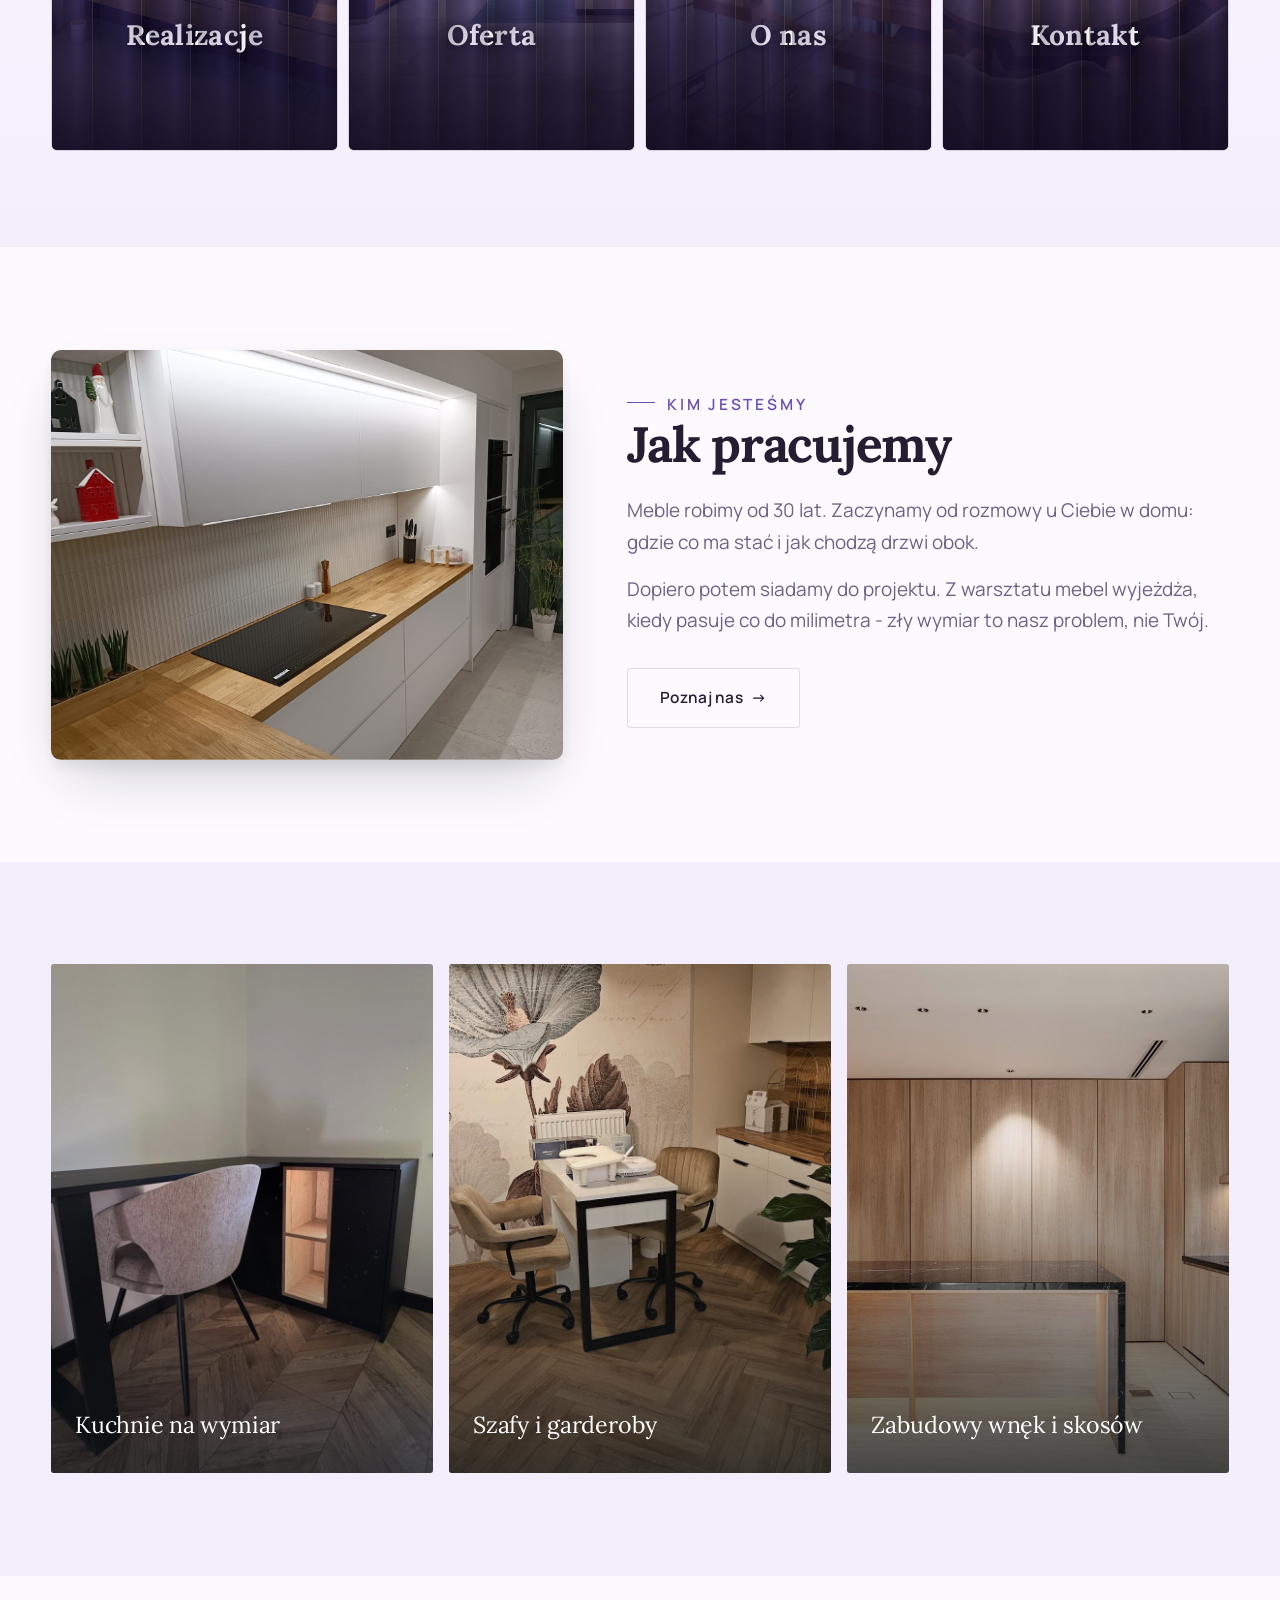
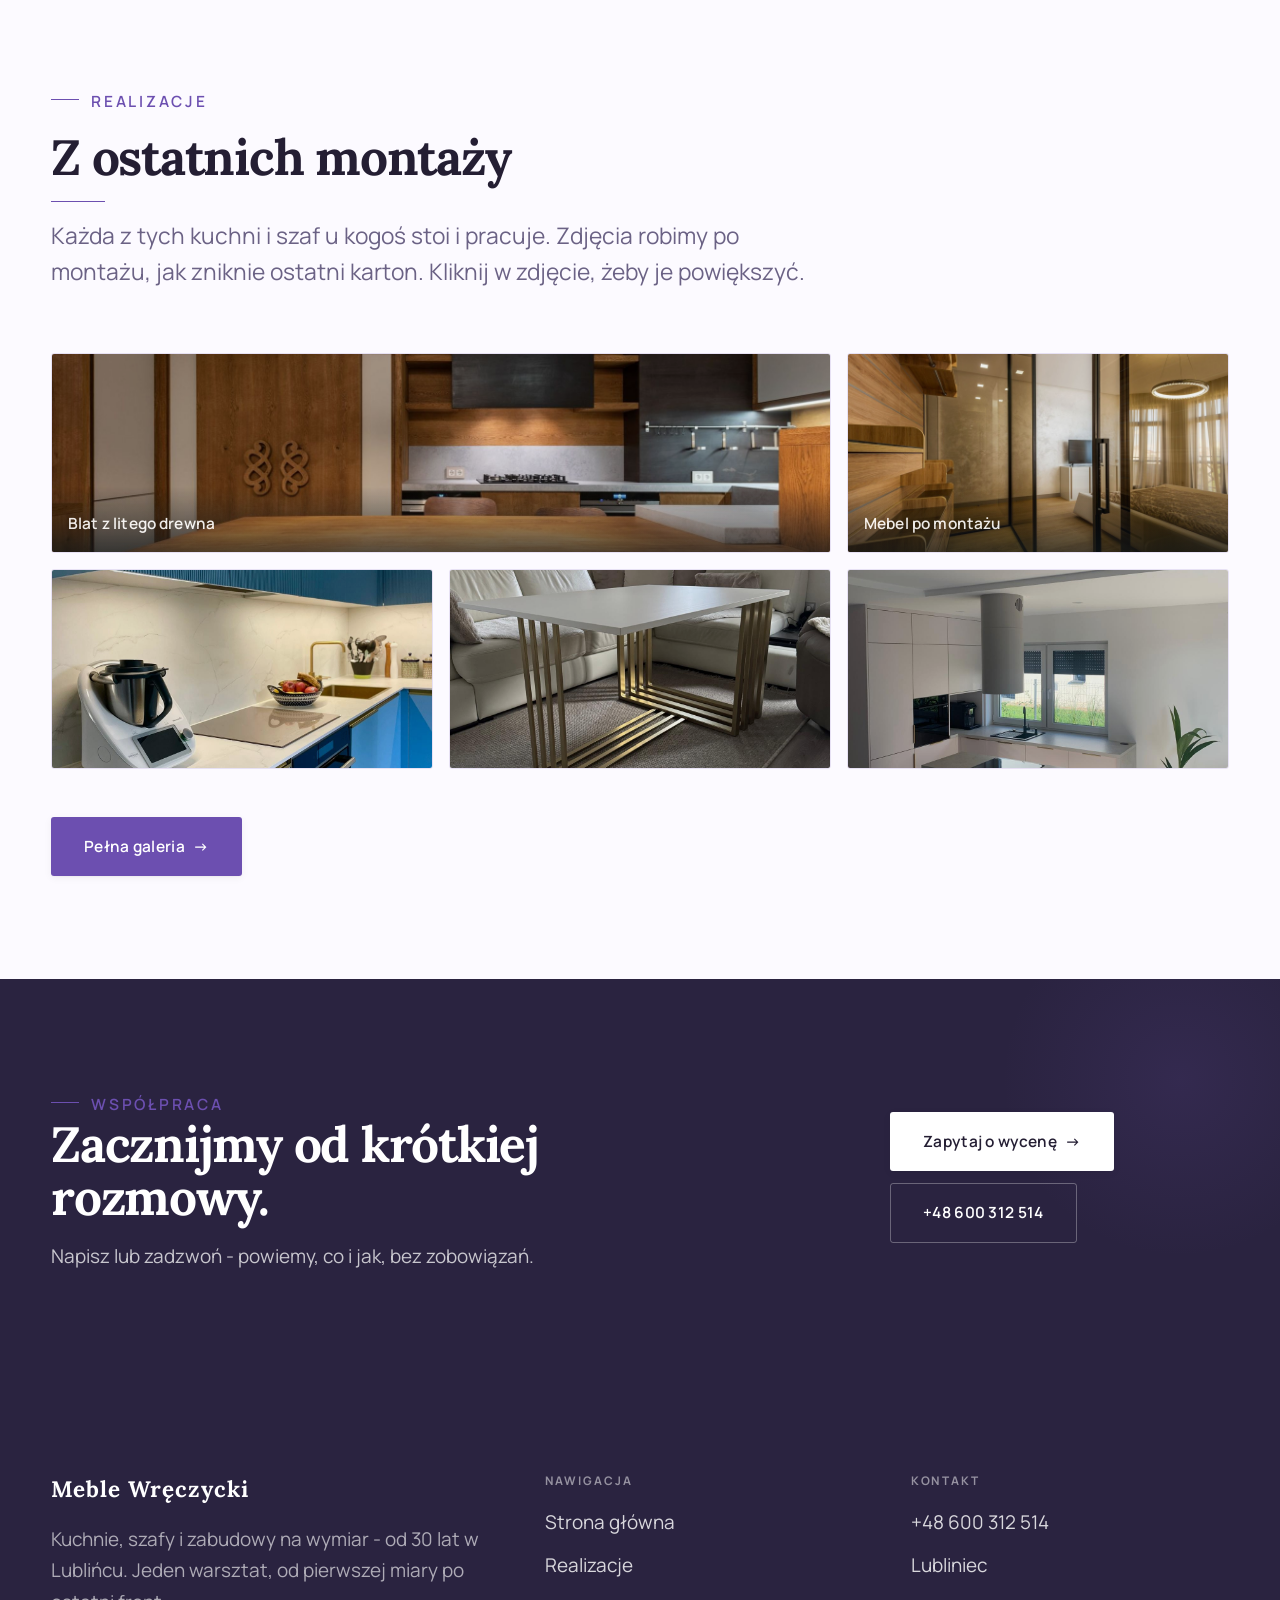
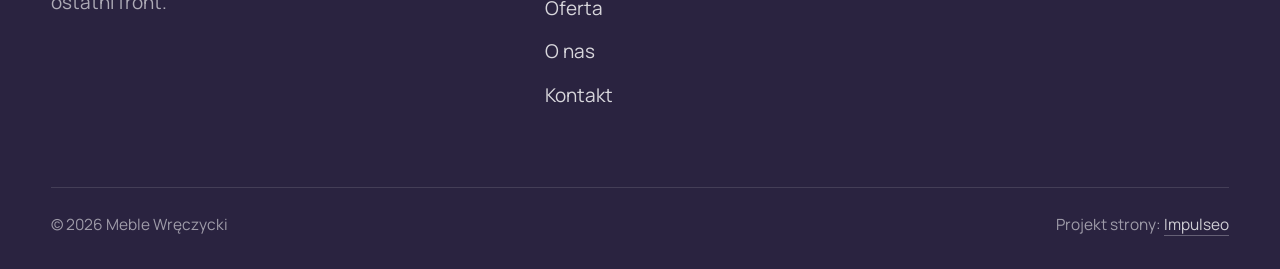
==== commit a68dc5d6: "[claude-edit][cmt:5b06bf66-ebcb-4235-8d7f-cab4f735b0cc] styl lameli: napis hero na srodku, zakladki " ====
--- a/index.html
+++ b/index.html
@@ -27,12 +27,13 @@
   </div>
 </header>
 
-<section class="hero-cine">
+<section class="hero-cine hero-center">
   <img src="img/hero.jpg" fetchpriority="high" alt="Meble Wręczycki - Od 30 lat robimy meble pod konkretne wnętrza. ">
+  <div class="hero-slats" aria-hidden="true"></div>
   <div class="wrap">
     <div class="hero-copy">
       <span class="eyebrow">Meble na wymiar</span>
-      <h1>Od 30 lat robimy meble pod konkretne wnętrza. </h1>
+      <h1>Od 30 lat robimy meble <em>pod konkretne wnętrza</em>.</h1>
       <p class="lead">Kuchnie, szafy i zabudowy na wymiar - od 30 lat w Lublińcu. Jeden warsztat, od pierwszej miary po ostatni front.</p>
       <div class="hero-actions">
         <a href="realizacje.html" class="btn btn-accent">Zobacz realizacje <span class="arr">→</span></a>
@@ -49,6 +50,41 @@
     <div class="item reveal"><div class="k">Od pomiaru po montaż</div><div class="v"></div></div>
     <div class="item reveal"><div class="k">Gwarancja na wykonanie</div><div class="v"></div></div>
     <div class="item reveal"><div class="k">Montaż w jeden dzień</div><div class="v"></div></div>
+  </div>
+</section>
+<section class="slatnav">
+  <div class="wrap">
+    <div class="head center reveal">
+      <span class="eyebrow">Zajrzyj dalej</span>
+      <h2>Odsuń listwy i wejdź głębiej</h2>
+      <p>Listwy rozsuwają się i pokazują, co jest za nimi.</p>
+    </div>
+    <div class="slat-row reveal">
+      <a class="slat" href="realizacje.html">
+        <img src="img/g11.jpg" alt="Zabudowa łazienki pod skosem" loading="lazy">
+        <span class="slat-veil"></span>
+        <span class="slat-ttl"><em>Realizacje</em><small>Kuchnie, szafy i zabudowy po montażu</small></span>
+        <span class="blinds" aria-hidden="true"><i style="--b:0"></i><i style="--b:1"></i><i style="--b:2"></i><i style="--b:3"></i><i style="--b:4"></i><i style="--b:5"></i></span>
+      </a>
+      <a class="slat" href="oferta.html">
+        <img src="img/g12.jpg" alt="Kuchnia na wymiar z drewnianymi frontami" loading="lazy">
+        <span class="slat-veil"></span>
+        <span class="slat-ttl"><em>Oferta</em><small>Co robimy i jak przebiega zlecenie</small></span>
+        <span class="blinds" aria-hidden="true"><i style="--b:0"></i><i style="--b:1"></i><i style="--b:2"></i><i style="--b:3"></i><i style="--b:4"></i><i style="--b:5"></i></span>
+      </a>
+      <a class="slat" href="o-nas.html">
+        <img src="img/g14.jpg" alt="Schody z drewnianymi stopniami" loading="lazy">
+        <span class="slat-veil"></span>
+        <span class="slat-ttl"><em>O nas</em><small>Warsztat, ludzie i sposób pracy</small></span>
+        <span class="blinds" aria-hidden="true"><i style="--b:0"></i><i style="--b:1"></i><i style="--b:2"></i><i style="--b:3"></i><i style="--b:4"></i><i style="--b:5"></i></span>
+      </a>
+      <a class="slat" href="kontakt.html">
+        <img src="img/g13.jpg" alt="Stół konferencyjny na wymiar" loading="lazy">
+        <span class="slat-veil"></span>
+        <span class="slat-ttl"><em>Kontakt</em><small>Pomiar i wycena bez opłat</small></span>
+        <span class="blinds" aria-hidden="true"><i style="--b:0"></i><i style="--b:1"></i><i style="--b:2"></i><i style="--b:3"></i><i style="--b:4"></i><i style="--b:5"></i></span>
+      </a>
+    </div>
   </div>
 </section>
 <section>
@@ -77,7 +113,7 @@
     <div class="head reveal">
       <span class="eyebrow">Realizacje</span>
       <h2>Z ostatnich montaży</h2>
-      <p>Każda z tych kuchni i szaf u kogoś stoi i pracuje. Zdjęcia robimy po montażu, jak zniknie ostatni karton.</p>
+      <p>Każda z tych kuchni i szaf u kogoś stoi i pracuje. Zdjęcia robimy po montażu, jak zniknie ostatni karton. Kliknij w zdjęcie, żeby je powiększyć.</p>
     </div>
     <div class="gallery">
       <div class="tile t-two3 reveal"><img src="img/g5.jpg" alt="Blat z litego drewna" loading="lazy"><div class="cap">Blat z litego drewna</div></div>
--- a/assets/styles.css
+++ b/assets/styles.css
@@ -806,3 +806,134 @@
 .btn-accent{color:#fff}
 .nav .nav-links a.btn-accent{color:#fff}
 .btn-accent[data-accent-d],.cta-d .btn-accent{color:#fff}
+
+/* ============================================================
+   SKÓRKA „LAMELE + FIOLET" — prośba Agaty (05.08.2026)
+   Inspiracja: zdjęcie właściciela na tle drewnianej ścianki
+   lamelowej. Pastelowy fiolet jako akcent, zakładki odsłaniane
+   zza pionowych listew, galeria z powiększaniem.
+   Ten blok jest OSTATNI w pliku - wygrywa kaskadę nad auto-paletą.
+   ============================================================ */
+:root{
+  --accent:#6C4FB0;
+  --accent-d:#573D93;
+  --accent-soft:rgba(122,90,190,.12);
+  --lilac:#C7B6EE;
+  --lilac-2:#EDE6FB;
+  --paper:#FCFAFF;
+  --paper-2:#F3EEFC;
+  --paper-3:#EBE3F8;
+  --ink:#241E33;
+  --ink-soft:#443B5C;
+  --muted:#6B6285;
+  --line:rgba(36,30,51,.13);
+  --dark:#2A2340;
+}
+
+/* --- HERO: napis na środku ekranu --- */
+.hero-center{justify-content:center;text-align:center}
+.hero-center .wrap{display:flex;justify-content:center}
+.hero-center .hero-copy{max-width:940px;margin:0 auto}
+.hero-center .eyebrow{justify-content:center}
+.hero-center .lead{max-width:56ch;margin-left:auto;margin-right:auto}
+.hero-center .hero-actions{justify-content:center}
+.hero-center h1{text-wrap:balance}
+
+/* --- HERO: warstwa lameli (jak ścianka za plecami) --- */
+.hero-slats{position:absolute;inset:0;z-index:1;pointer-events:none;
+  background:repeating-linear-gradient(90deg,
+    rgba(20,14,34,.34) 0px, rgba(20,14,34,.34) 3px,
+    rgba(20,14,34,0) 3px, rgba(20,14,34,0) 34px);
+  mask-image:linear-gradient(90deg,#000 0%,transparent 26%,transparent 74%,#000 100%);
+  -webkit-mask-image:linear-gradient(90deg,#000 0%,transparent 26%,transparent 74%,#000 100%)}
+.hero-center h1 em{font-style:normal;color:var(--lilac)}
+
+/* --- ZAKŁADKI ZA LISTWAMI (żaluzja) --- */
+.slatnav{padding-block:var(--space-9);background:
+  linear-gradient(180deg,var(--paper) 0%,var(--paper-2) 100%)}
+.slatnav .head{text-align:center;margin-bottom:var(--space-7)}
+.slatnav .head .eyebrow{justify-content:center}
+.slat-row{display:flex;gap:10px;height:clamp(320px,54svh,460px)}
+.slat{position:relative;flex:1 1 0;overflow:hidden;border-radius:var(--r-md);
+  text-decoration:none;isolation:isolate;border:1px solid rgba(36,30,51,.14);
+  transition:flex-grow .6s cubic-bezier(.22,.75,.3,1),box-shadow .5s}
+.slat img{position:absolute;inset:0;width:100%;height:100%;object-fit:cover;
+  transform:scale(1.04);transition:transform .8s cubic-bezier(.22,.75,.3,1);z-index:0}
+.slat-veil{position:absolute;inset:0;z-index:1;
+  background:linear-gradient(180deg,rgba(28,20,48,.20) 0%,rgba(28,20,48,.80) 100%)}
+.slat-ttl{position:absolute;left:0;right:0;bottom:0;z-index:2;
+  padding:var(--space-7) var(--space-4);text-align:center;color:#fff;
+  background:linear-gradient(0deg,rgba(18,12,32,.88) 0%,rgba(18,12,32,.55) 58%,transparent 100%)}
+.slat-ttl em{display:block;font-style:normal;font-family:var(--font-display);
+  font-weight:700;font-size:clamp(1.25rem,1rem + .95vw,1.95rem);letter-spacing:.01em;
+  text-shadow:0 2px 6px rgba(16,10,28,.95),0 6px 26px rgba(16,10,28,.8)}
+.slat-ttl small{display:block;margin-top:6px;font-size:.82rem;letter-spacing:.02em;
+  color:var(--lilac);opacity:0;transform:translateY(8px);
+  transition:opacity .45s ease .18s,transform .45s ease .18s}
+.slat-ttl::after{content:"";display:block;width:0;height:2px;margin:14px auto 0;
+  background:var(--lilac);transition:width .5s cubic-bezier(.22,.75,.3,1) .12s}
+/* listwy */
+.blinds{position:absolute;inset:-1px;z-index:3;display:flex;gap:7px;perspective:1000px;
+  mask-image:linear-gradient(180deg,#000 0%,#000 50%,rgba(0,0,0,.34) 76%,rgba(0,0,0,.10) 100%);
+  -webkit-mask-image:linear-gradient(180deg,#000 0%,#000 50%,rgba(0,0,0,.34) 76%,rgba(0,0,0,.10) 100%)}
+.blinds i{flex:1 1 0;display:block;transform-origin:left center;
+  background:linear-gradient(90deg,rgba(28,20,50,.88) 0%,rgba(58,45,100,.66) 42%,rgba(104,84,166,.52) 62%,rgba(28,20,50,.88) 100%);
+  box-shadow:inset -1px 0 0 rgba(199,182,238,.30),3px 0 9px rgba(18,12,32,.34);
+  transition:transform .62s cubic-bezier(.22,.75,.3,1),opacity .5s ease;
+  transition-delay:calc(var(--b,0) * .045s)}
+.slat:hover .blinds i,.slat:focus-visible .blinds i,.slat.peek .blinds i{
+  transform:rotateY(-74deg);opacity:.12}
+.slat:hover,.slat:focus-visible{flex-grow:1.55;box-shadow:0 18px 44px rgba(36,30,51,.22)}
+.slat:hover img,.slat:focus-visible img{transform:scale(1)}
+.slat:hover .slat-ttl small,.slat:focus-visible .slat-ttl small{opacity:1;transform:none}
+.slat:hover .slat-ttl::after,.slat:focus-visible .slat-ttl::after{width:56px}
+@media(max-width:860px){
+  .slat-row{flex-direction:column;height:auto;gap:10px}
+  .slat{flex:0 0 auto;height:clamp(150px,26svh,200px)}
+  .slat:hover,.slat:focus-visible{flex-grow:0}
+  .blinds{gap:5px}
+  .slat-ttl{padding:var(--space-5) var(--space-4)}
+}
+@media(hover:none){
+  .blinds i{transform:rotateY(-70deg);opacity:.16}
+  .slat-ttl small{opacity:1;transform:none}
+  .slat-ttl::after{width:46px}
+}
+
+/* --- WIĘCEJ KOLORU: akcenty fioletu w istniejących sekcjach --- */
+.strip{background:linear-gradient(120deg,#2A2340 0%,#3D2F6B 52%,#2A2340 100%);color:#fff}
+.strip .item .k{color:#fff}
+.strip .item{border-left-color:var(--lilac)}
+.strip .item{border-left:2px solid var(--accent)}
+.gateways-band{background:var(--paper-2)}
+.gateway .g-ttl{border-bottom:2px solid transparent;transition:border-color .4s}
+.gateway:hover .g-ttl{border-bottom-color:var(--lilac)}
+.split-copy .eyebrow,.head .eyebrow{color:var(--accent)}
+.tile{border:1px solid rgba(108,79,176,.14)}
+
+/* --- GALERIA: zdjęcia klikalne, powiększenie na pełny ekran --- */
+.tile,.m-tile{cursor:zoom-in}
+.tile::after{content:"";position:absolute;z-index:3;right:12px;top:12px;width:34px;height:34px;
+  border-radius:50%;background:rgba(36,30,51,.5) url("data:image/svg+xml,%3Csvg xmlns='http://www.w3.org/2000/svg' viewBox='0 0 24 24' fill='none' stroke='%23fff' stroke-width='2'%3E%3Ccircle cx='11' cy='11' r='7'/%3E%3Cpath d='M20 20l-4-4M11 8v6M8 11h6'/%3E%3C/svg%3E") center/18px no-repeat;
+  opacity:0;transform:scale(.8);transition:opacity .35s,transform .35s;backdrop-filter:blur(4px)}
+.tile:hover::after{opacity:1;transform:none}
+.lb{position:fixed;inset:0;z-index:9999;display:none;align-items:center;justify-content:center;
+  background:rgba(24,18,40,.94);padding:clamp(12px,3vw,40px)}
+.lb.on{display:flex;animation:lbIn .3s ease both}
+@keyframes lbIn{from{opacity:0}to{opacity:1}}
+.lb img{max-width:100%;max-height:86svh;border-radius:var(--r-md);
+  box-shadow:0 30px 90px rgba(0,0,0,.6);animation:lbZoom .42s cubic-bezier(.22,.75,.3,1) both}
+@keyframes lbZoom{from{opacity:0;transform:scale(.94)}to{opacity:1;transform:none}}
+.lb-cap{position:absolute;left:0;right:0;bottom:clamp(12px,3vw,28px);text-align:center;
+  color:#fff;font-size:var(--text-sm);letter-spacing:.02em}
+.lb-cap b{color:var(--lilac);font-weight:600}
+.lb-btn{position:absolute;top:50%;transform:translateY(-50%);width:52px;height:52px;border:0;
+  border-radius:50%;background:rgba(255,255,255,.12);color:#fff;font-size:1.5rem;cursor:pointer;
+  display:grid;place-items:center;transition:background .3s,transform .3s}
+.lb-btn:hover{background:var(--accent);transform:translateY(-50%) scale(1.08)}
+.lb-prev{left:clamp(8px,2vw,28px)}.lb-next{right:clamp(8px,2vw,28px)}
+.lb-x{position:absolute;top:clamp(10px,2vw,24px);right:clamp(10px,2vw,24px);width:46px;height:46px;
+  border:0;border-radius:50%;background:rgba(255,255,255,.12);color:#fff;font-size:1.3rem;
+  cursor:pointer;transition:background .3s}
+.lb-x:hover{background:var(--accent)}
+@media(max-width:640px){.lb-btn{width:42px;height:42px}}
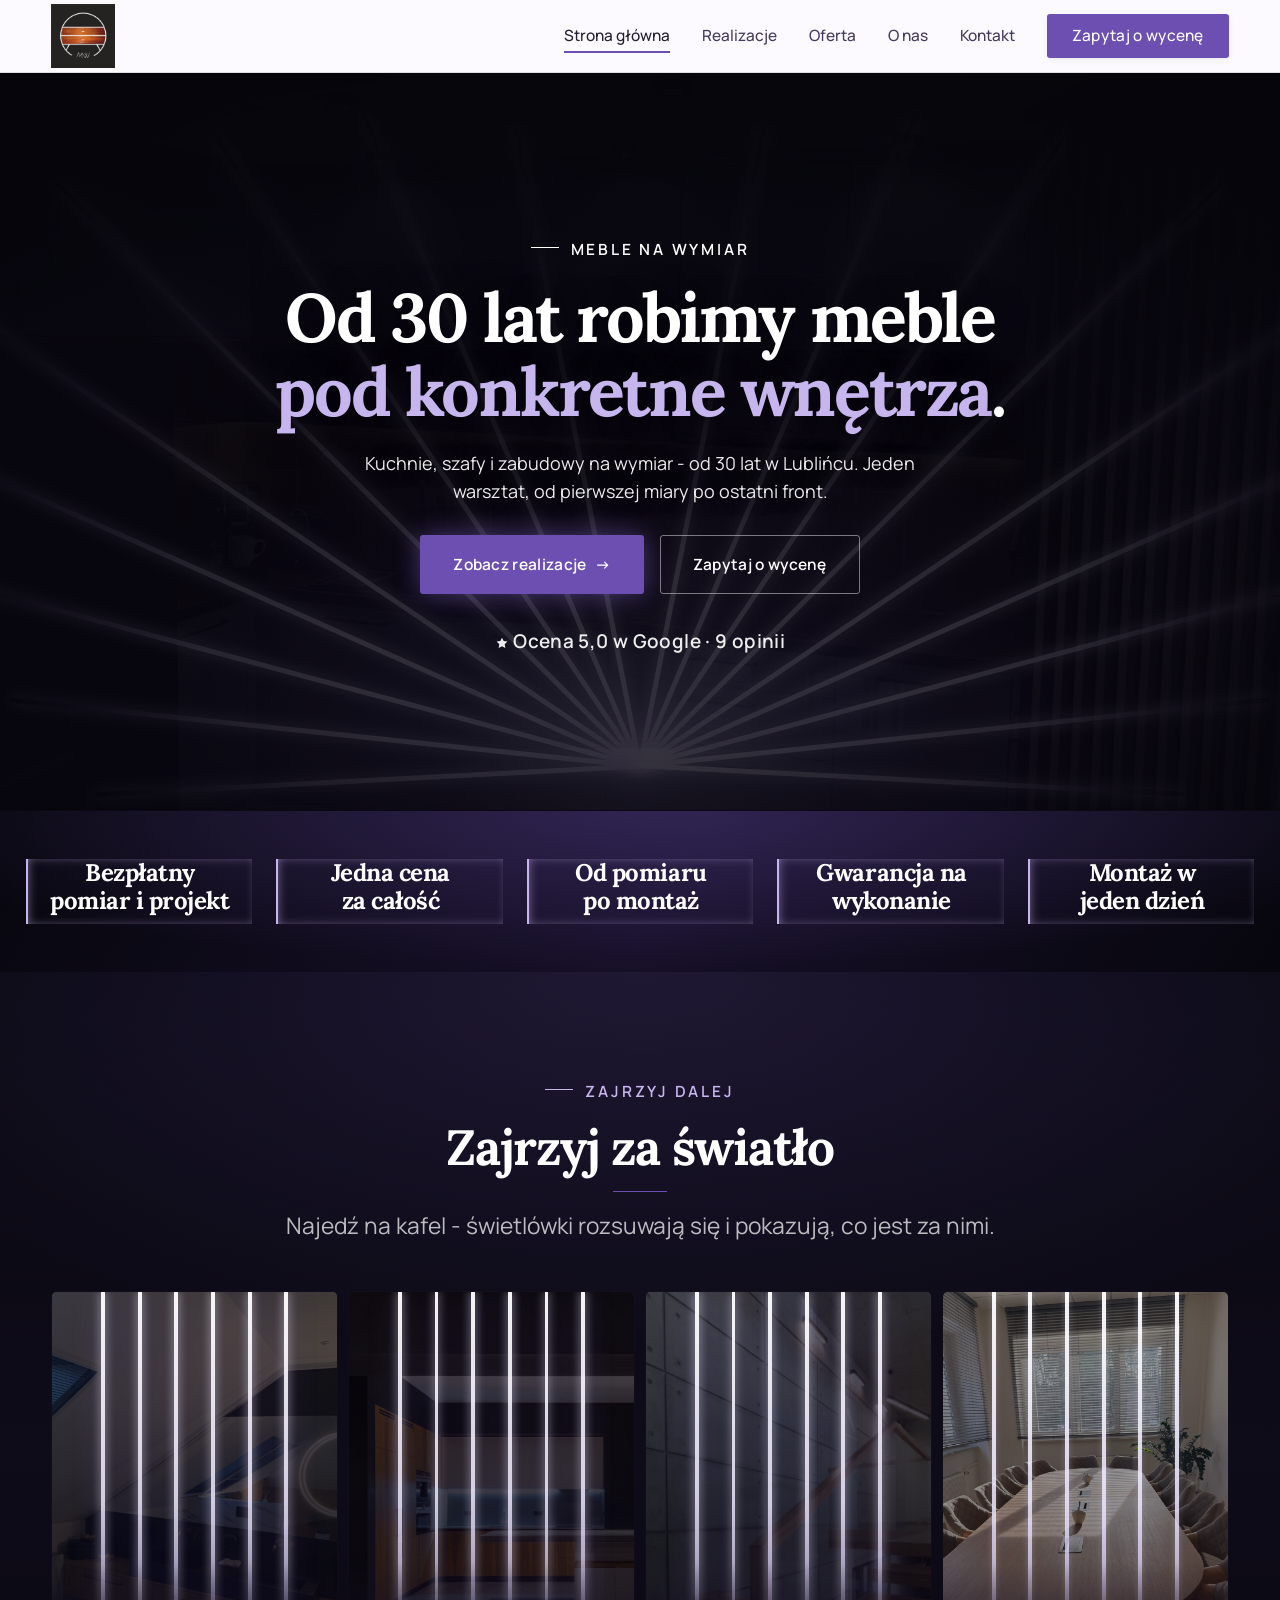
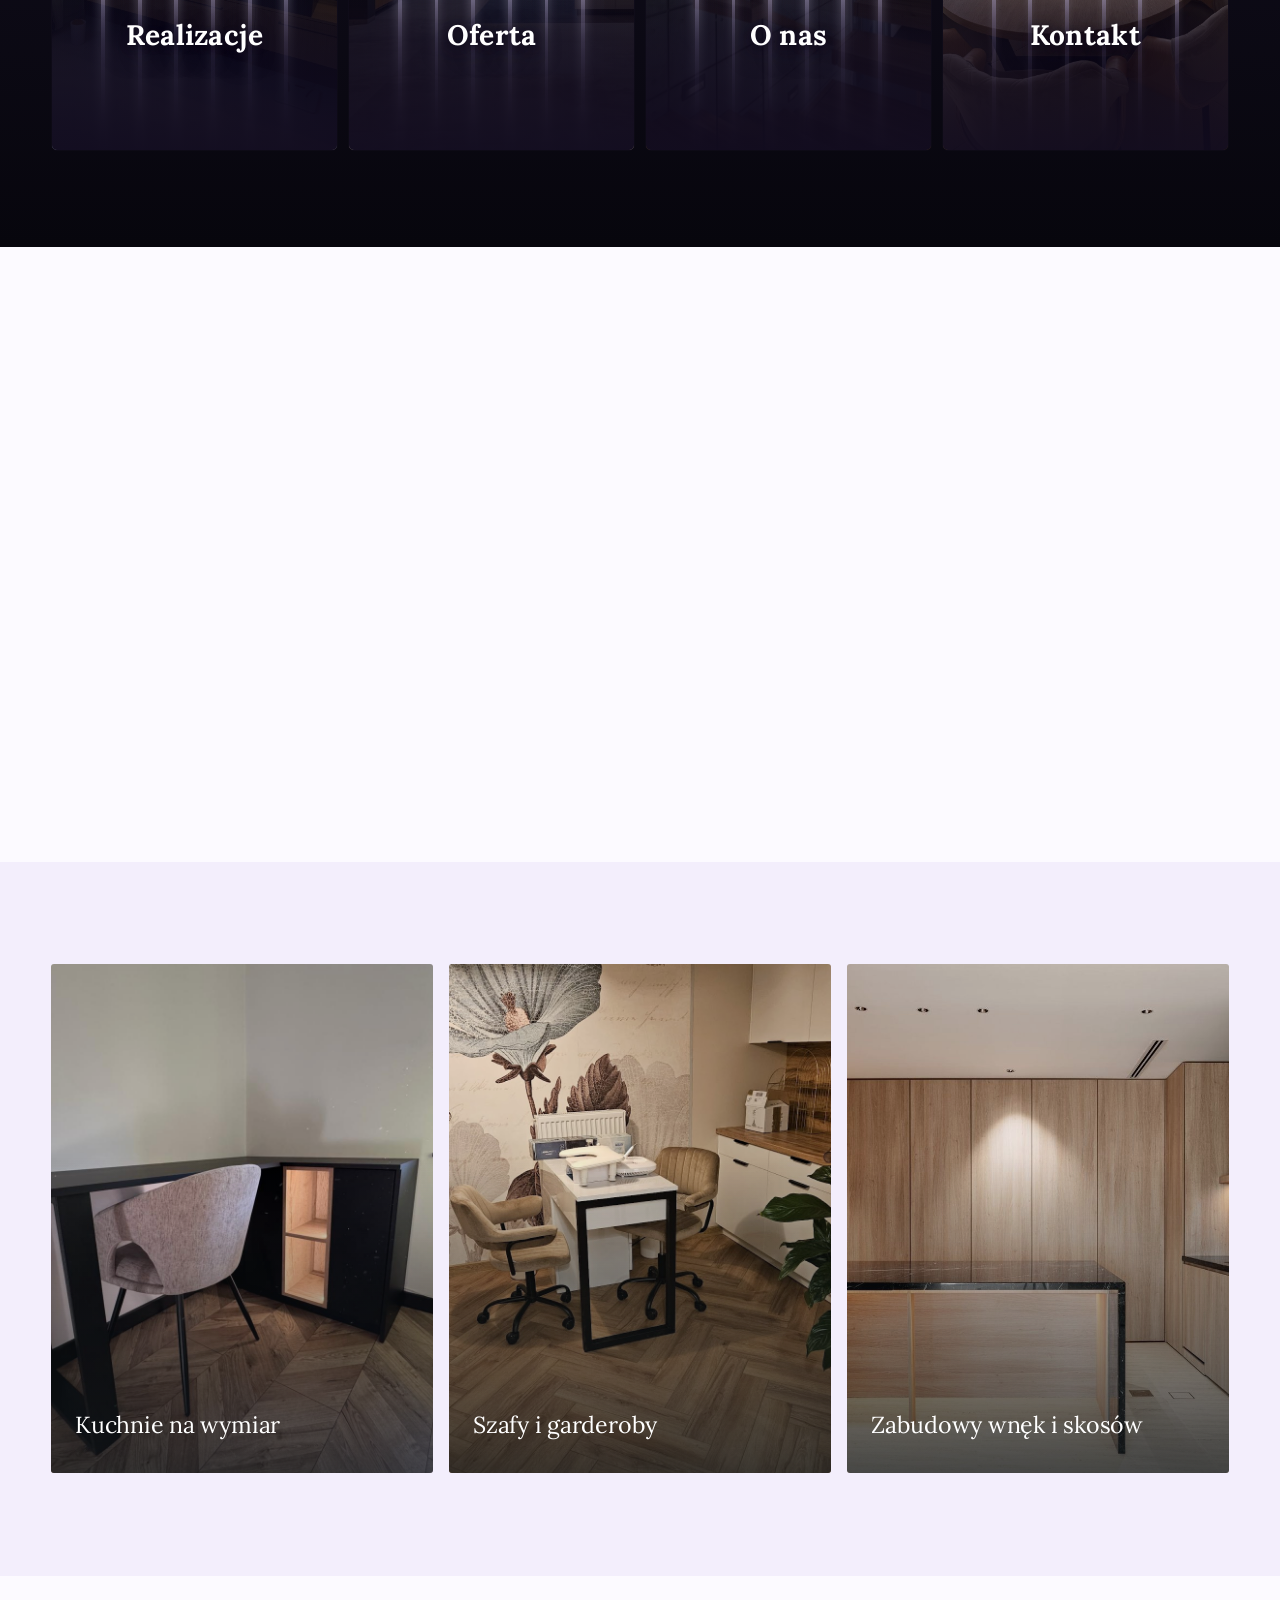
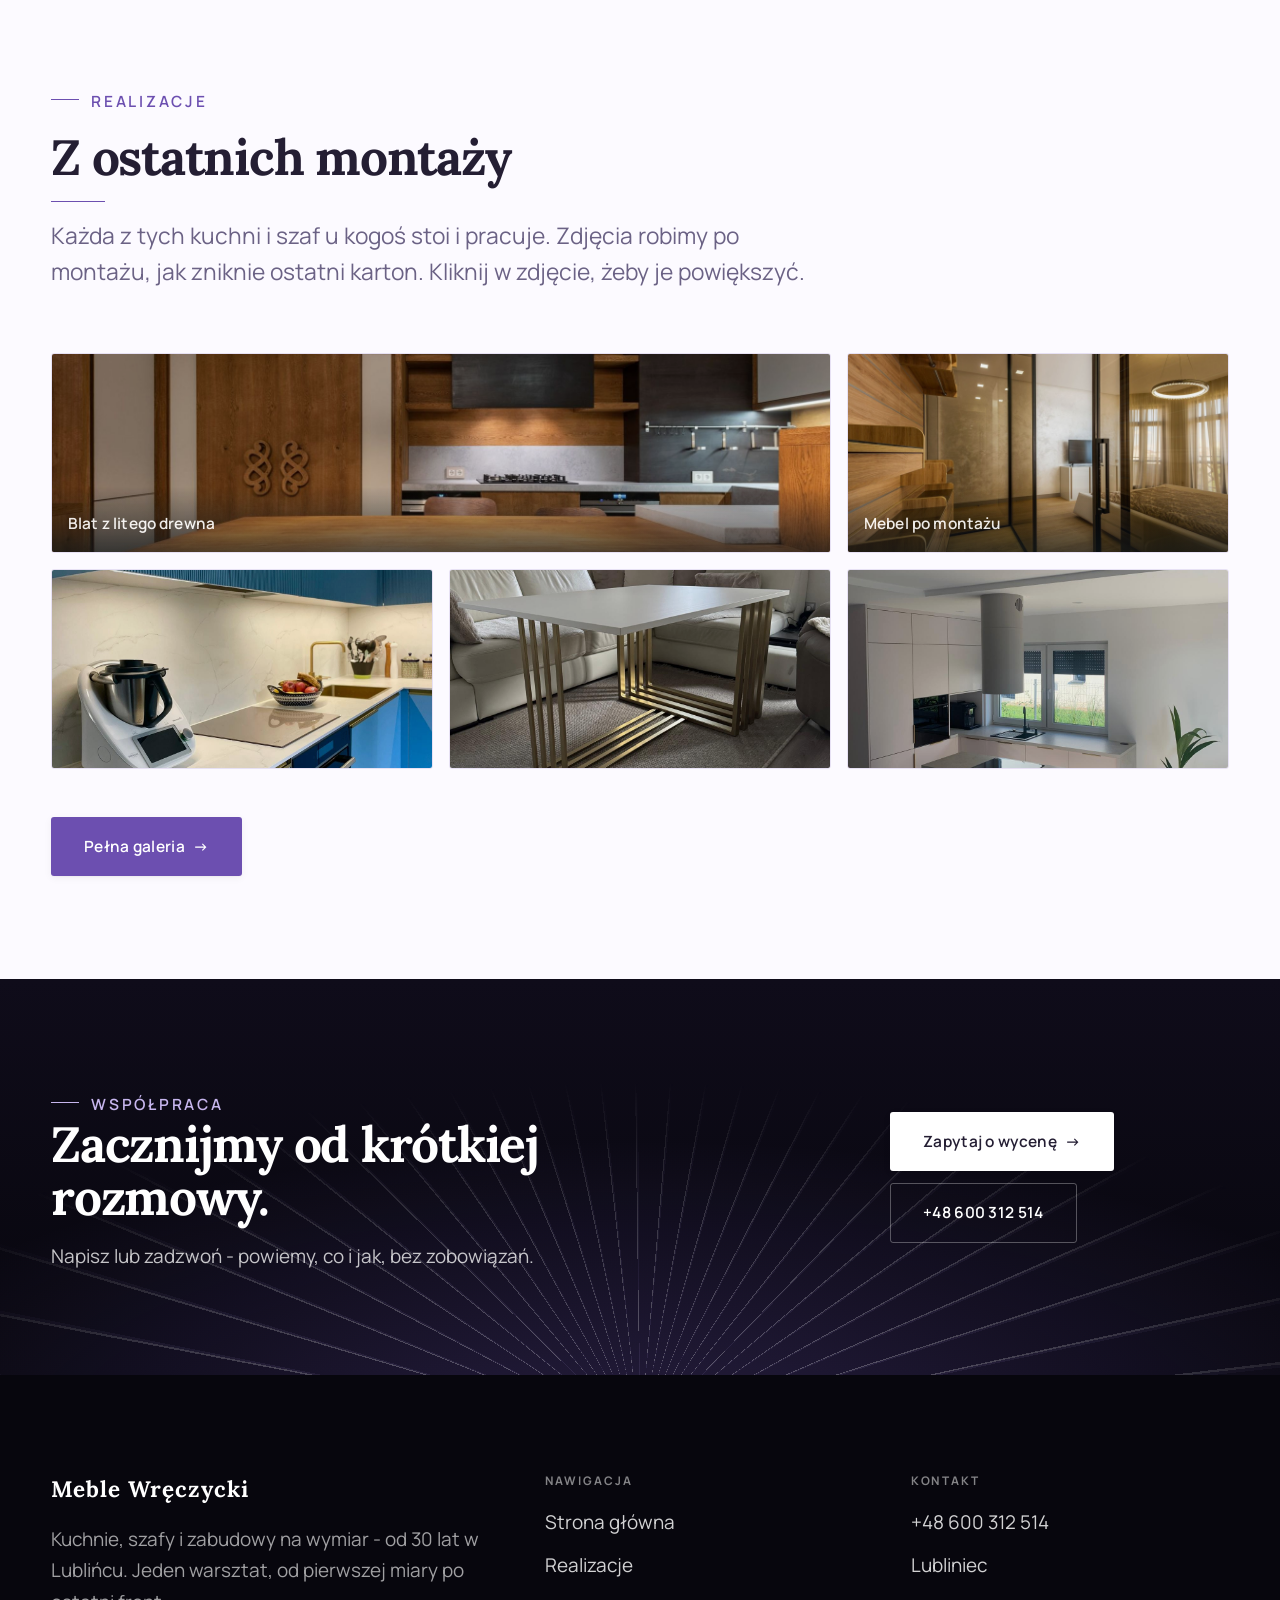
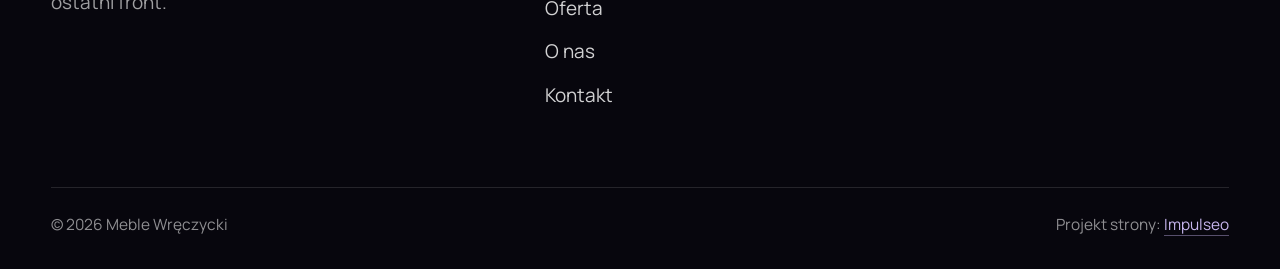
==== commit 17edfa94: "[claude-edit][cmt:d325e4df-c725-49e7-af5c-ae51214cb49e] hero jak instalacja swietlna: czarna sciana," ====
--- a/index.html
+++ b/index.html
@@ -27,9 +27,29 @@
   </div>
 </header>
 
-<section class="hero-cine hero-center">
+<section class="hero-cine hero-center hero-led">
   <img src="img/hero.jpg" fetchpriority="high" alt="Meble Wręczycki - Od 30 lat robimy meble pod konkretne wnętrza. ">
-  <div class="hero-slats" aria-hidden="true"></div>
+  <div class="hero-rays" aria-hidden="true">
+    <i style="--a:-93deg;--l:74%;--i:8"></i>
+    <i style="--a:-84deg;--l:86%;--i:7"></i>
+    <i style="--a:-75deg;--l:98%;--i:6"></i>
+    <i style="--a:-66deg;--l:108%;--i:5"></i>
+    <i style="--a:-56deg;--l:114%;--i:4"></i>
+    <i style="--a:-45deg;--l:112%;--i:3"></i>
+    <i style="--a:-34deg;--l:104%;--i:2"></i>
+    <i style="--a:-23deg;--l:96%;--i:1"></i>
+    <i style="--a:-11deg;--l:88%;--i:0"></i>
+    <i style="--a:11deg;--l:88%;--i:0"></i>
+    <i style="--a:23deg;--l:96%;--i:1"></i>
+    <i style="--a:34deg;--l:104%;--i:2"></i>
+    <i style="--a:45deg;--l:112%;--i:3"></i>
+    <i style="--a:56deg;--l:114%;--i:4"></i>
+    <i style="--a:66deg;--l:108%;--i:5"></i>
+    <i style="--a:75deg;--l:98%;--i:6"></i>
+    <i style="--a:84deg;--l:86%;--i:7"></i>
+    <i style="--a:93deg;--l:74%;--i:8"></i>
+    <span class="ray-core"></span>
+  </div>
   <div class="wrap">
     <div class="hero-copy">
       <span class="eyebrow">Meble na wymiar</span>
@@ -56,8 +76,8 @@
   <div class="wrap">
     <div class="head center reveal">
       <span class="eyebrow">Zajrzyj dalej</span>
-      <h2>Odsuń listwy i wejdź głębiej</h2>
-      <p>Listwy rozsuwają się i pokazują, co jest za nimi.</p>
+      <h2>Zajrzyj za światło</h2>
+      <p>Najedź na kafel - świetlówki rozsuwają się i pokazują, co jest za nimi.</p>
     </div>
     <div class="slat-row reveal">
       <a class="slat" href="realizacje.html">
--- a/assets/styles.css
+++ b/assets/styles.css
@@ -808,10 +808,15 @@
 .btn-accent[data-accent-d],.cta-d .btn-accent{color:#fff}
 
 /* ============================================================
-   SKÓRKA „LAMELE + FIOLET" — prośba Agaty (05.08.2026)
-   Inspiracja: zdjęcie właściciela na tle drewnianej ścianki
-   lamelowej. Pastelowy fiolet jako akcent, zakładki odsłaniane
-   zza pionowych listew, galeria z powiększaniem.
+   SKÓRKA „INSTALACJA ŚWIETLNA" — prośba Agaty (05.08.2026, v2)
+   Opis od Agaty: postać stoi na środku nowoczesnej instalacji
+   świetlnej; tło to duża CZARNA ściana, zza pleców rozchodzą się
+   promieniście BIAŁE świetlówki LED (efekt skrzydeł / promieni),
+   postać jest w centrum kompozycji.
+   Przełożenie na stronę: hero = czarna ściana + wachlarz świecących
+   świetlówek, główny napis dokładnie w centrum (na miejscu postaci).
+   Zakładki nadal wyłaniają się zza świecących pasków. Pastelowy
+   fiolet trzyma poświatę LED (poprzednia prośba Agaty o kolor).
    Ten blok jest OSTATNI w pliku - wygrywa kaskadę nad auto-paletą.
    ============================================================ */
 :root{
@@ -820,6 +825,10 @@
   --accent-soft:rgba(122,90,190,.12);
   --lilac:#C7B6EE;
   --lilac-2:#EDE6FB;
+  --led:#FFFFFF;            /* światło świetlówki */
+  --led-warm:#EDE7FF;       /* poświata LED (lekko fioletowa) */
+  --void:#07060D;           /* czarna ściana z instalacji */
+  --void-2:#0F0C1A;
   --paper:#FCFAFF;
   --paper-2:#F3EEFC;
   --paper-3:#EBE3F8;
@@ -827,7 +836,7 @@
   --ink-soft:#443B5C;
   --muted:#6B6285;
   --line:rgba(36,30,51,.13);
-  --dark:#2A2340;
+  --dark:#0F0C1A;
 }
 
 /* --- HERO: napis na środku ekranu --- */
@@ -839,20 +848,80 @@
 .hero-center .hero-actions{justify-content:center}
 .hero-center h1{text-wrap:balance}
 
-/* --- HERO: warstwa lameli (jak ścianka za plecami) --- */
-.hero-slats{position:absolute;inset:0;z-index:1;pointer-events:none;
-  background:repeating-linear-gradient(90deg,
-    rgba(20,14,34,.34) 0px, rgba(20,14,34,.34) 3px,
-    rgba(20,14,34,0) 3px, rgba(20,14,34,0) 34px);
-  mask-image:linear-gradient(90deg,#000 0%,transparent 26%,transparent 74%,#000 100%);
-  -webkit-mask-image:linear-gradient(90deg,#000 0%,transparent 26%,transparent 74%,#000 100%)}
 .hero-center h1 em{font-style:normal;color:var(--lilac)}
 
+/* ============================================================
+   HERO = INSTALACJA ŚWIETLNA (czarna ściana + promieniste LED-y)
+   Zdjęcie zostaje pod spodem jako ledwo widoczna tekstura wnętrza -
+   dzięki temu tło jest czarne jak na zdjęciu od Agaty, ale nie płaskie.
+   ⛔ Zdjęcia hero NIE ruszamy geometrycznie (shimmer) - tylko jasność.
+   ============================================================ */
+.hero-led{background:var(--void)}
+.hero-led>img{filter:brightness(.24) saturate(.62) contrast(1.08)}
+.hero-led::after{background:
+  radial-gradient(115% 88% at 50% 66%, rgba(9,7,18,.62) 0%, rgba(8,6,15,.90) 46%, rgba(6,5,11,.98) 78%, #05040A 100%)}
+
+.hero-rays{position:absolute;inset:0;z-index:1;pointer-events:none;overflow:hidden;
+  contain:paint}
+/* pojedyncza świetlówka: wąski pasek światła bijący z punktu za napisem */
+.hero-rays i{position:absolute;left:50%;top:94%;display:block;
+  width:clamp(3px,.36vw,6px);height:var(--l,90%);
+  transform-origin:50% 0;
+  transform:translateX(-50%) rotate(calc(180deg + var(--a)));
+  background:linear-gradient(180deg,
+    rgba(255,255,255,1) 0%,
+    rgba(255,255,255,.96) 34%,
+    rgba(243,238,255,.80) 62%,
+    rgba(216,201,252,.42) 84%,
+    rgba(186,166,244,0) 100%);
+  box-shadow:0 0 14px rgba(255,252,255,.85), 0 0 40px rgba(178,150,248,.55), 0 0 90px rgba(124,96,206,.30);
+  border-radius:999px;opacity:1}
+/* rozświetlony punkt zbiegu - tam, gdzie na zdjęciu stoi właściciel */
+.ray-core{position:absolute;left:50%;top:94%;width:min(92vw,1000px);height:min(92vw,1000px);
+  transform:translate(-50%,-50%);border-radius:50%;pointer-events:none;
+  background:radial-gradient(circle at 50% 50%,
+    rgba(226,214,255,.34) 0%, rgba(146,114,232,.20) 30%, rgba(10,8,20,0) 66%)}
+/* czytelność napisu: cień tylko tuż pod literami, promienie zostają widoczne dookoła */
+.hero-center .hero-copy{position:relative}
+.hero-center .hero-copy::before{content:"";position:absolute;z-index:-1;
+  left:50%;top:46%;transform:translate(-50%,-50%);
+  width:118%;height:150%;pointer-events:none;
+  background:radial-gradient(ellipse at 50% 50%,
+    rgba(7,5,13,.72) 0%, rgba(7,5,13,.40) 46%, rgba(7,5,13,0) 76%)}
+.hero-led h1{text-shadow:0 2px 30px rgba(6,4,12,.85)}
+.hero-led .lead{text-shadow:0 1px 18px rgba(6,4,12,.8)}
+.hero-led .btn-accent{box-shadow:0 0 26px rgba(140,110,224,.45)}
+/* wachlarz „rozwija się" raz, po wejściu na stronę (jak zapalane świetlówki) */
+@media(prefers-reduced-motion:no-preference){
+  .hero-rays i{animation:ledOn .95s cubic-bezier(.2,.8,.3,1) both;
+    animation-delay:calc(.12s + var(--i,0) * .07s)}
+  @keyframes ledOn{
+    from{opacity:0;transform:translateX(-50%) rotate(calc(180deg + var(--a) * .34)) scaleY(.55)}
+    to{opacity:.92;transform:translateX(-50%) rotate(calc(180deg + var(--a))) scaleY(1)}
+  }
+  .ray-core{animation:coreOn 1.5s ease both .2s}
+  @keyframes coreOn{from{opacity:0}to{opacity:1}}
+}
+@media(max-width:680px){
+  .hero-center{align-items:center}
+  .hero-center .wrap{padding-bottom:var(--space-8)}
+  .hero-rays i{top:60%}
+  .ray-core{top:60%}
+}
+
 /* --- ZAKŁADKI ZA LISTWAMI (żaluzja) --- */
-.slatnav{padding-block:var(--space-9);background:
-  linear-gradient(180deg,var(--paper) 0%,var(--paper-2) 100%)}
-.slatnav .head{text-align:center;margin-bottom:var(--space-7)}
-.slatnav .head .eyebrow{justify-content:center}
+.slatnav{padding-block:var(--space-9);position:relative;overflow:hidden;
+  background:
+    radial-gradient(120% 70% at 50% 0%, rgba(124,96,206,.20) 0%, rgba(10,8,20,0) 62%),
+    linear-gradient(180deg,var(--void) 0%, var(--void-2) 55%, var(--void) 100%)}
+.slatnav .head{text-align:center;margin-bottom:var(--space-7);position:relative;z-index:2}
+.slatnav .head .eyebrow{justify-content:center;color:var(--lilac)}
+.slatnav .head .eyebrow::before{background:var(--lilac)}
+.slatnav .head h2{color:#fff}
+.slatnav .head p{color:rgba(255,255,255,.72);margin-inline:auto}
+.slatnav .slat-row{position:relative;z-index:2}
+/* napis stoi PRZED świetlówkami (jak postać przed instalacją) - inaczej światło zjada litery */
+.slatnav .slat-ttl{z-index:4}
 .slat-row{display:flex;gap:10px;height:clamp(320px,54svh,460px)}
 .slat{position:relative;flex:1 1 0;overflow:hidden;border-radius:var(--r-md);
   text-decoration:none;isolation:isolate;border:1px solid rgba(36,30,51,.14);
@@ -860,7 +929,9 @@
 .slat img{position:absolute;inset:0;width:100%;height:100%;object-fit:cover;
   transform:scale(1.04);transition:transform .8s cubic-bezier(.22,.75,.3,1);z-index:0}
 .slat-veil{position:absolute;inset:0;z-index:1;
-  background:linear-gradient(180deg,rgba(28,20,48,.20) 0%,rgba(28,20,48,.80) 100%)}
+  background:linear-gradient(180deg,rgba(8,6,16,.52) 0%,rgba(8,6,16,.88) 100%);
+  transition:opacity .6s ease}
+.slat:hover .slat-veil,.slat:focus-visible .slat-veil,.slat.peek .slat-veil{opacity:.62}
 .slat-ttl{position:absolute;left:0;right:0;bottom:0;z-index:2;
   padding:var(--space-7) var(--space-4);text-align:center;color:#fff;
   background:linear-gradient(0deg,rgba(18,12,32,.88) 0%,rgba(18,12,32,.55) 58%,transparent 100%)}
@@ -872,17 +943,25 @@
   transition:opacity .45s ease .18s,transform .45s ease .18s}
 .slat-ttl::after{content:"";display:block;width:0;height:2px;margin:14px auto 0;
   background:var(--lilac);transition:width .5s cubic-bezier(.22,.75,.3,1) .12s}
-/* listwy */
-.blinds{position:absolute;inset:-1px;z-index:3;display:flex;gap:7px;perspective:1000px;
-  mask-image:linear-gradient(180deg,#000 0%,#000 50%,rgba(0,0,0,.34) 76%,rgba(0,0,0,.10) 100%);
-  -webkit-mask-image:linear-gradient(180deg,#000 0%,#000 50%,rgba(0,0,0,.34) 76%,rgba(0,0,0,.10) 100%)}
-.blinds i{flex:1 1 0;display:block;transform-origin:left center;
-  background:linear-gradient(90deg,rgba(28,20,50,.88) 0%,rgba(58,45,100,.66) 42%,rgba(104,84,166,.52) 62%,rgba(28,20,50,.88) 100%);
-  box-shadow:inset -1px 0 0 rgba(199,182,238,.30),3px 0 9px rgba(18,12,32,.34);
-  transition:transform .62s cubic-bezier(.22,.75,.3,1),opacity .5s ease;
+/* ŚWIETLÓWKI — pionowe paski światła na czarnym tle (jak w instalacji ze zdjęcia).
+   Najazd = świetlówki rozjeżdżają się na boki i przygasają, odsłaniając zdjęcie. */
+.blinds{position:absolute;inset:-1px;z-index:3;display:flex;justify-content:space-evenly;
+  align-items:stretch;padding:0 6%;
+  background:linear-gradient(180deg,rgba(6,5,12,.30) 0%,rgba(6,5,12,.52) 100%);
+  transition:background .6s ease;
+  mask-image:linear-gradient(180deg,#000 0%,#000 58%,rgba(0,0,0,.42) 82%,rgba(0,0,0,.08) 100%);
+  -webkit-mask-image:linear-gradient(180deg,#000 0%,#000 58%,rgba(0,0,0,.42) 82%,rgba(0,0,0,.08) 100%)}
+.blinds i{display:block;width:clamp(2px,.3vw,4px);flex:none;border-radius:999px;
+  background:linear-gradient(180deg,
+    rgba(255,255,255,.96) 0%, rgba(238,232,255,.86) 46%,
+    rgba(206,190,250,.55) 78%, rgba(186,166,244,.18) 100%);
+  box-shadow:0 0 10px rgba(236,228,255,.72), 0 0 28px rgba(146,114,232,.42);
+  transition:transform .62s cubic-bezier(.22,.75,.3,1),opacity .5s ease,box-shadow .5s ease;
   transition-delay:calc(var(--b,0) * .045s)}
+.slat:hover .blinds,.slat:focus-visible .blinds,.slat.peek .blinds{background:transparent}
 .slat:hover .blinds i,.slat:focus-visible .blinds i,.slat.peek .blinds i{
-  transform:rotateY(-74deg);opacity:.12}
+  transform:translateX(calc((var(--b,0) - 2.5) * 42px)) scaleY(.82);opacity:.14;
+  box-shadow:0 0 6px rgba(236,228,255,.3)}
 .slat:hover,.slat:focus-visible{flex-grow:1.55;box-shadow:0 18px 44px rgba(36,30,51,.22)}
 .slat:hover img,.slat:focus-visible img{transform:scale(1)}
 .slat:hover .slat-ttl small,.slat:focus-visible .slat-ttl small{opacity:1;transform:none}
@@ -894,17 +973,52 @@
   .blinds{gap:5px}
   .slat-ttl{padding:var(--space-5) var(--space-4)}
 }
+/* DOTYK (telefon/tablet - brak najechania): świetlówki od razu lekko rozsunięte
+   i przygaszone, żeby było widać, co jest za nimi. */
 @media(hover:none){
-  .blinds i{transform:rotateY(-70deg);opacity:.16}
+  .blinds{background:transparent}
+  .blinds i{transform:translateX(calc((var(--b,0) - 2.5) * 14px));opacity:.42;
+    box-shadow:0 0 8px rgba(236,228,255,.5)}
+  .slat-veil{opacity:.72}
   .slat-ttl small{opacity:1;transform:none}
   .slat-ttl::after{width:46px}
 }
 
-/* --- WIĘCEJ KOLORU: akcenty fioletu w istniejących sekcjach --- */
-.strip{background:linear-gradient(120deg,#2A2340 0%,#3D2F6B 52%,#2A2340 100%);color:#fff}
+/* --- PASEK HASEŁ: czarna ściana, kreski jak neonowe świetlówki --- */
+.strip{background:
+  radial-gradient(90% 140% at 50% 0%, rgba(124,96,206,.26) 0%, rgba(8,6,15,0) 70%),
+  linear-gradient(120deg,var(--void) 0%, #171029 52%, var(--void) 100%);
+  color:#fff}
 .strip .item .k{color:#fff}
-.strip .item{border-left-color:var(--lilac)}
-.strip .item{border-left:2px solid var(--accent)}
+.strip .item .v{color:rgba(255,255,255,.66)}
+.strip .item{border-left:2px solid var(--lilac);
+  box-shadow:inset 2px 0 12px -4px rgba(199,182,238,.75)}
+
+/* --- PROMIENIE ŚWIATŁA na nagłówkach podstron i w CTA (spójnie z hero) --- */
+.pagehead::after{z-index:0;background:
+  radial-gradient(110% 110% at 50% 118%, rgba(10,8,20,.40) 0%, rgba(8,6,15,.82) 58%, rgba(6,5,11,.94) 100%)}
+.pagehead img{filter:brightness(.46) saturate(.78)}
+/* uwaga: .cta::before istnieje wyżej jako okrągła plama (360x360, border-radius:50%) -
+   tu MUSIMY wyzerować jej wymiary, inaczej promienie wylądowałyby w kółku. */
+.pagehead::before,.cta::before{content:"";position:absolute;inset:0;z-index:1;pointer-events:none;
+  width:auto;height:auto;border-radius:0;opacity:1;
+  background:repeating-conic-gradient(from 208deg at 50% 116%,
+    rgba(255,255,255,.30) 0deg .22deg,
+    rgba(198,180,255,.10) .22deg .5deg,
+    rgba(0,0,0,0) .5deg 5.6deg);
+  mask-image:radial-gradient(78% 108% at 50% 116%, #000 12%, rgba(0,0,0,.55) 52%, transparent 84%);
+  -webkit-mask-image:radial-gradient(78% 108% at 50% 116%, #000 12%, rgba(0,0,0,.55) 52%, transparent 84%)}
+.cta{position:relative;overflow:hidden;background:
+  radial-gradient(100% 120% at 50% 120%, rgba(124,96,206,.28) 0%, rgba(8,6,15,0) 66%),
+  linear-gradient(180deg,var(--void-2) 0%, var(--void) 100%)}
+.cta .wrap{position:relative;z-index:2}
+.cta h2{color:#fff}
+.cta .eyebrow{color:var(--lilac)}
+.cta .eyebrow::before{background:var(--lilac)}
+.cta p{color:rgba(255,255,255,.76)}
+footer{background:var(--void)}
+.foot-bot a.foot-credit{color:var(--lilac);border-bottom-color:rgba(199,182,238,.42)}
+.foot-bot a.foot-credit:hover{color:#fff;border-bottom-color:#fff}
 .gateways-band{background:var(--paper-2)}
 .gateway .g-ttl{border-bottom:2px solid transparent;transition:border-color .4s}
 .gateway:hover .g-ttl{border-bottom-color:var(--lilac)}
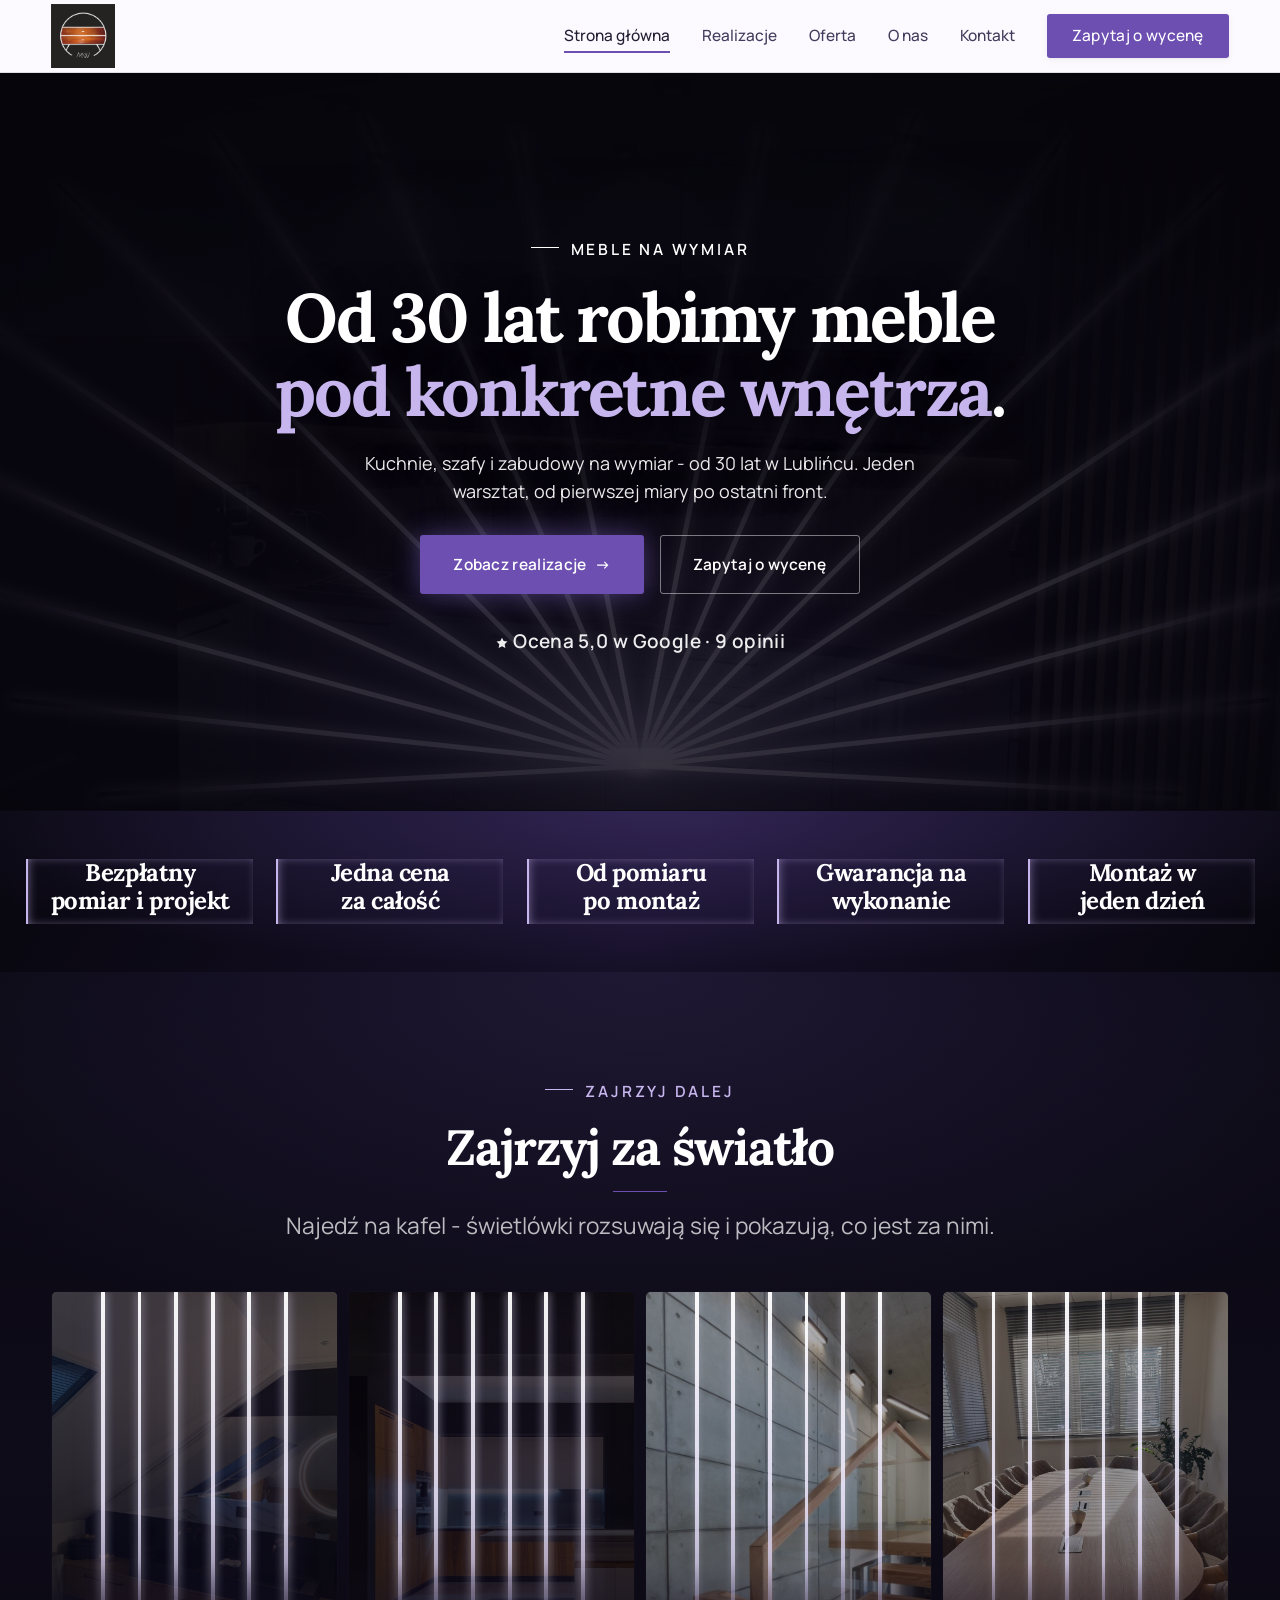
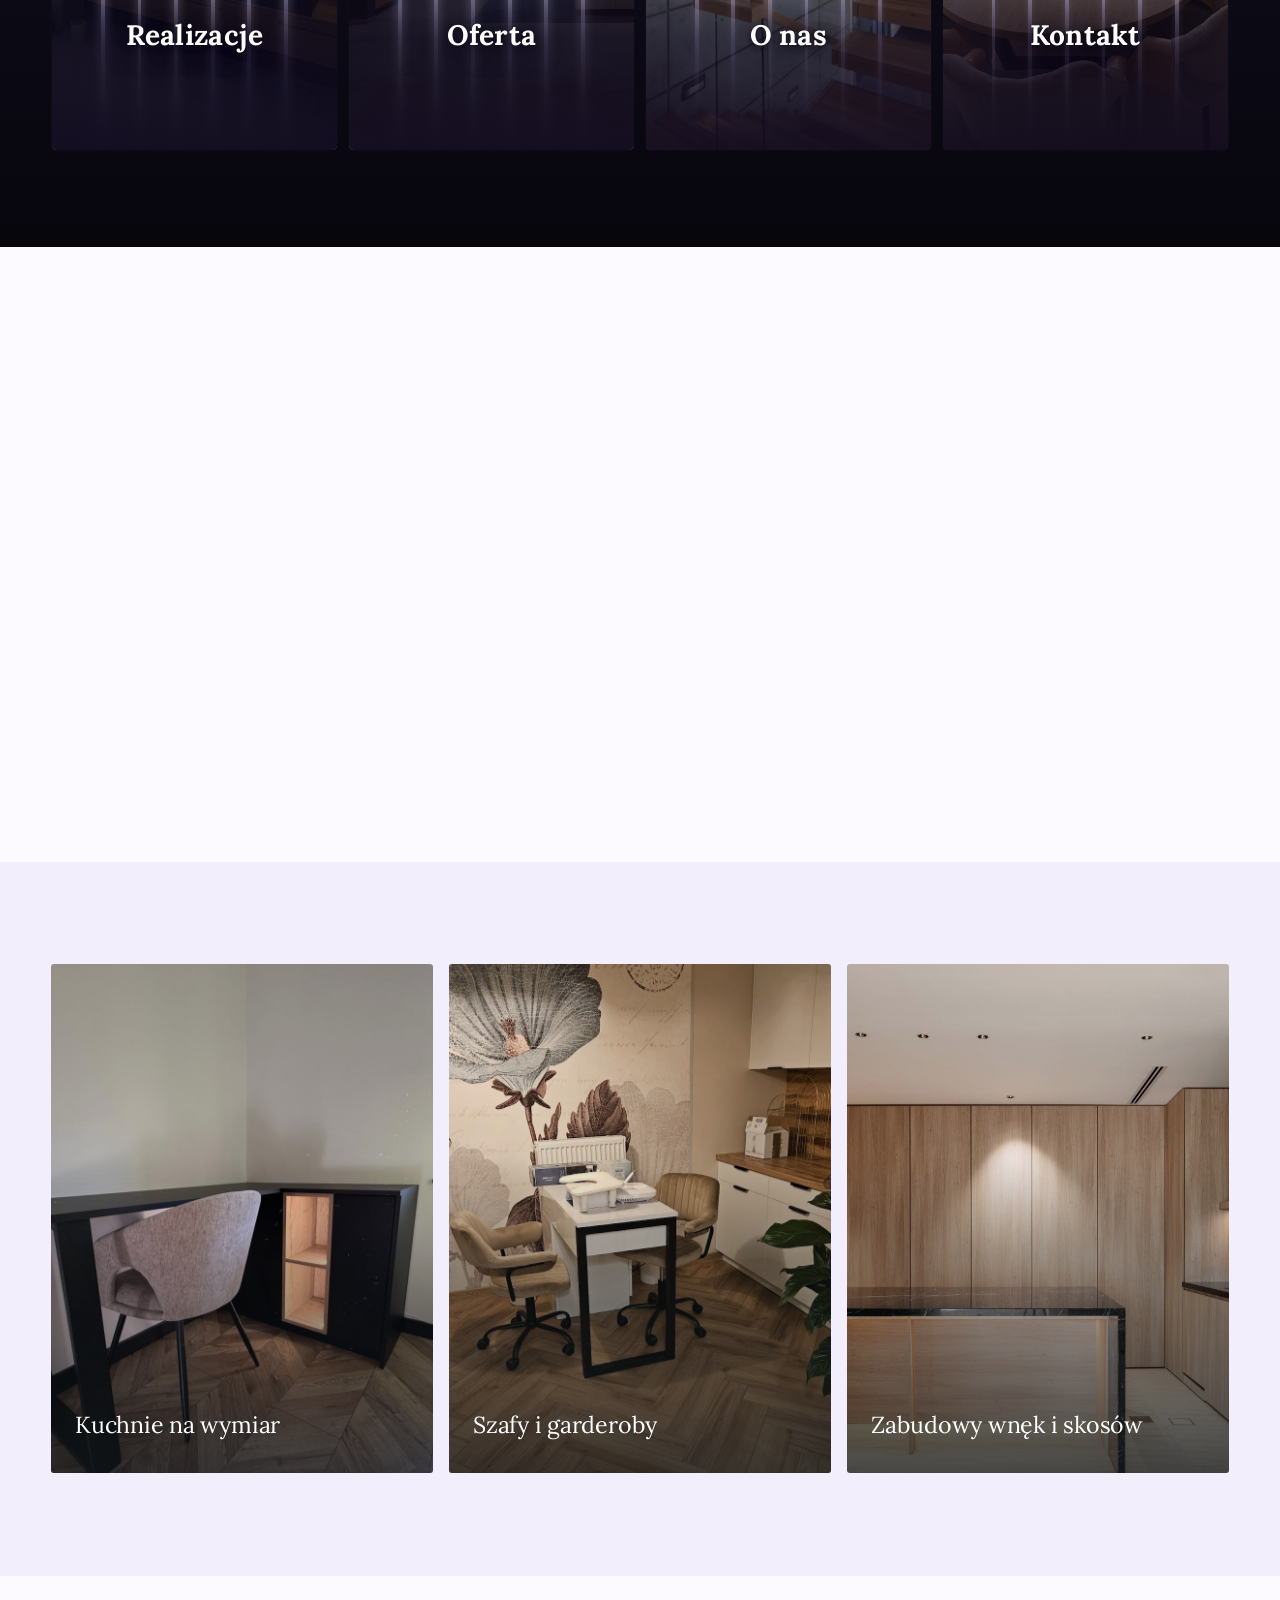
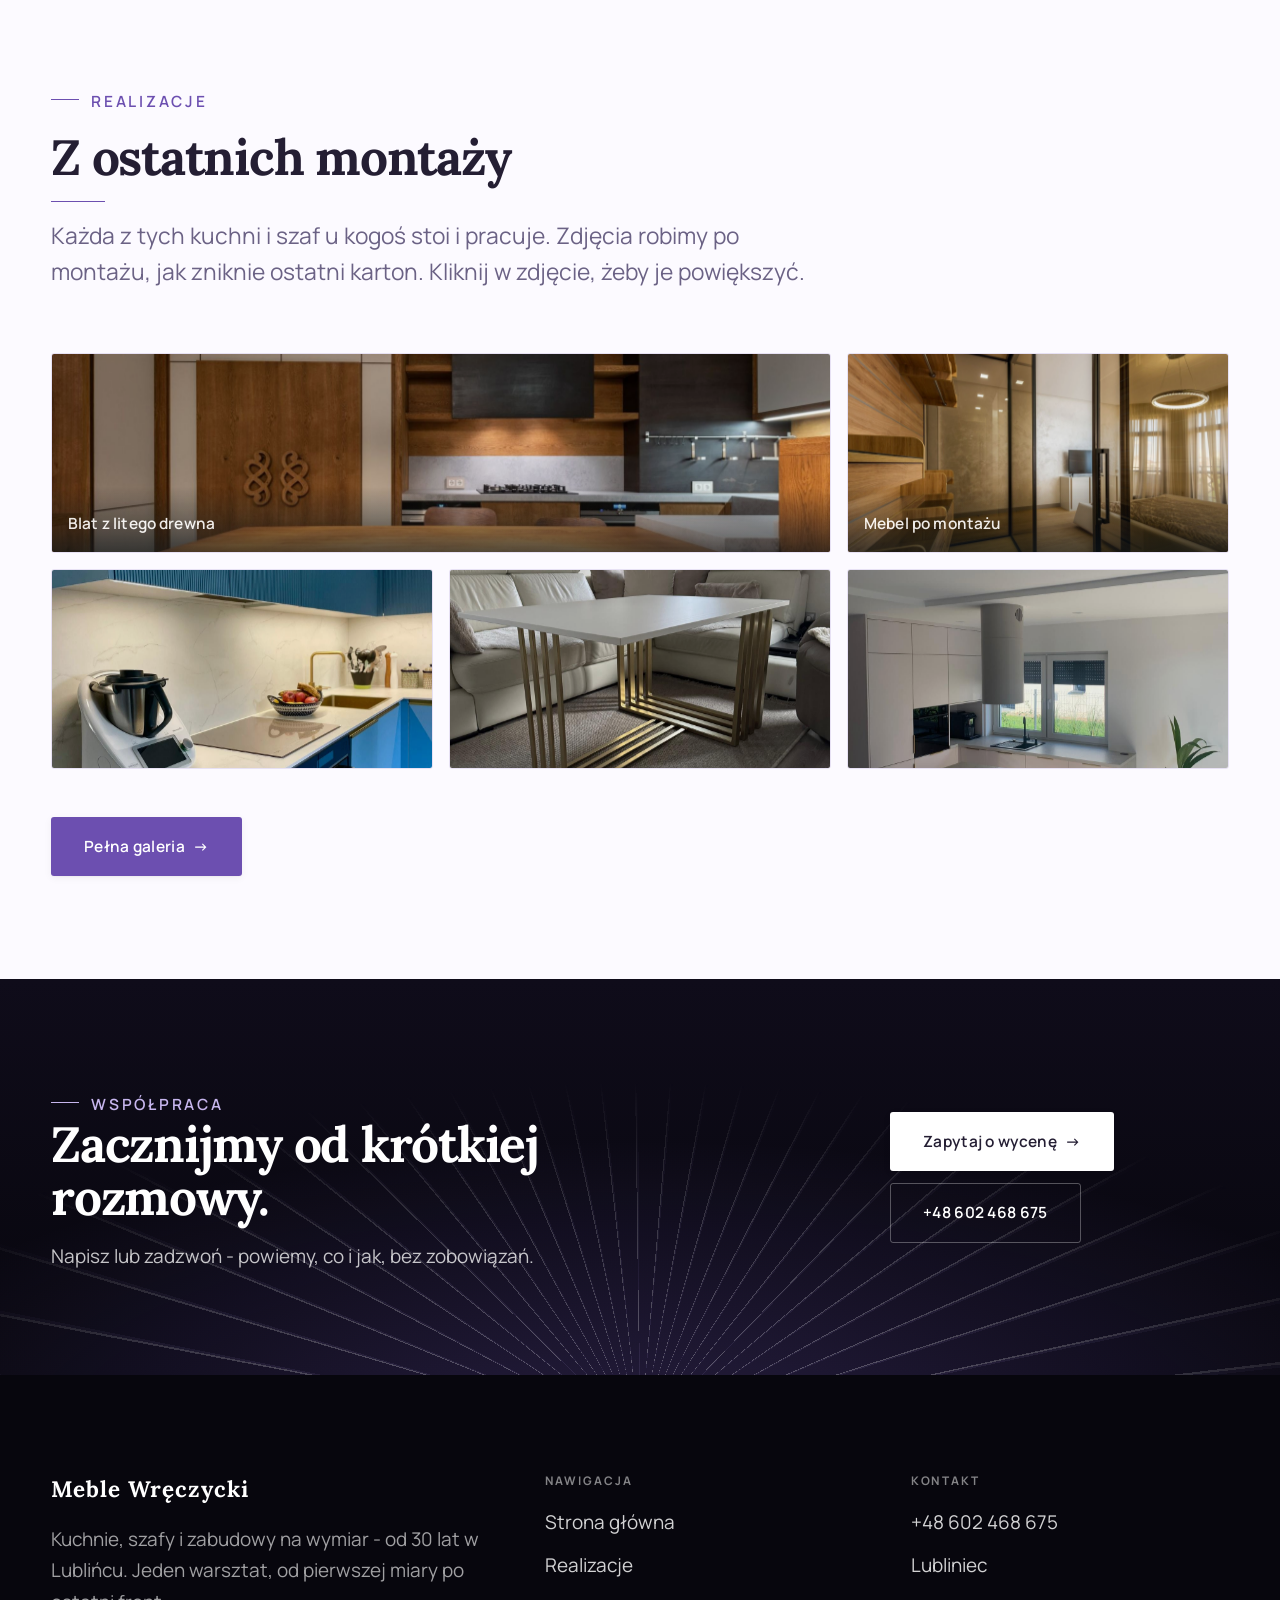
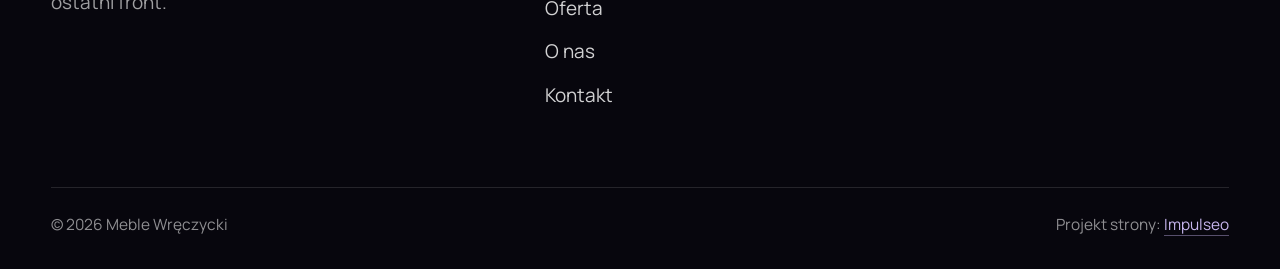
==== commit 2f4089fc: "[claude-edit][cmt:0cd264d5-9f99-40fd-af98-7dd5e8d31d6c] zmiana telefonu na +48 602 468 675 na wszyst" ====
--- a/index.html
+++ b/index.html
@@ -4,7 +4,7 @@
 <meta charset="UTF-8">
 <meta name="viewport" content="width=device-width, initial-scale=1.0">
 <title>Meble na wymiar Lubliniec - kuchnie i szafy | Meble Wręczycki</title>
-<meta name="description" content="Meble na wymiar w Lublińcu: kuchnie, szafy i zabudowy pod Twoje wnętrze. Bezpłatny pomiar i projekt, jedna cena, montaż z gwarancją. Zadzwoń: +48 600 312 514.">
+<meta name="description" content="Meble na wymiar w Lublińcu: kuchnie, szafy i zabudowy pod Twoje wnętrze. Bezpłatny pomiar i projekt, jedna cena, montaż z gwarancją. Zadzwoń: +48 602 468 675.">
 <link rel="preconnect" href="https://fonts.googleapis.com">
 <link rel="preconnect" href="https://fonts.gstatic.com" crossorigin>
 <link href="https://fonts.googleapis.com/css2?family=Lora:wght@500;600;700&family=Manrope:wght@400;500;600&display=swap" rel="stylesheet">
@@ -154,7 +154,7 @@
     </div>
     <div class="cta-actions reveal">
       <a href="kontakt.html" class="btn btn-light">Zapytaj o wycenę <span class="arr">→</span></a>
-      <a href="tel:+48600312514" class="btn btn-ghost" style="color:#fff;border-color:rgba(255,255,255,.3)">+48 600 312 514</a>
+      <a href="tel:+48602468675" class="btn btn-ghost" style="color:#fff;border-color:rgba(255,255,255,.3)">+48 602 468 675</a>
     </div>
   </div>
 </section>
@@ -176,7 +176,7 @@
       </div>
       <div class="foot-col">
         <h4>Kontakt</h4>
-        <a href="tel:+48600312514">+48 600 312 514</a>
+        <a href="tel:+48602468675">+48 602 468 675</a>
         <p>Lubliniec</p>
       </div>
     </div>
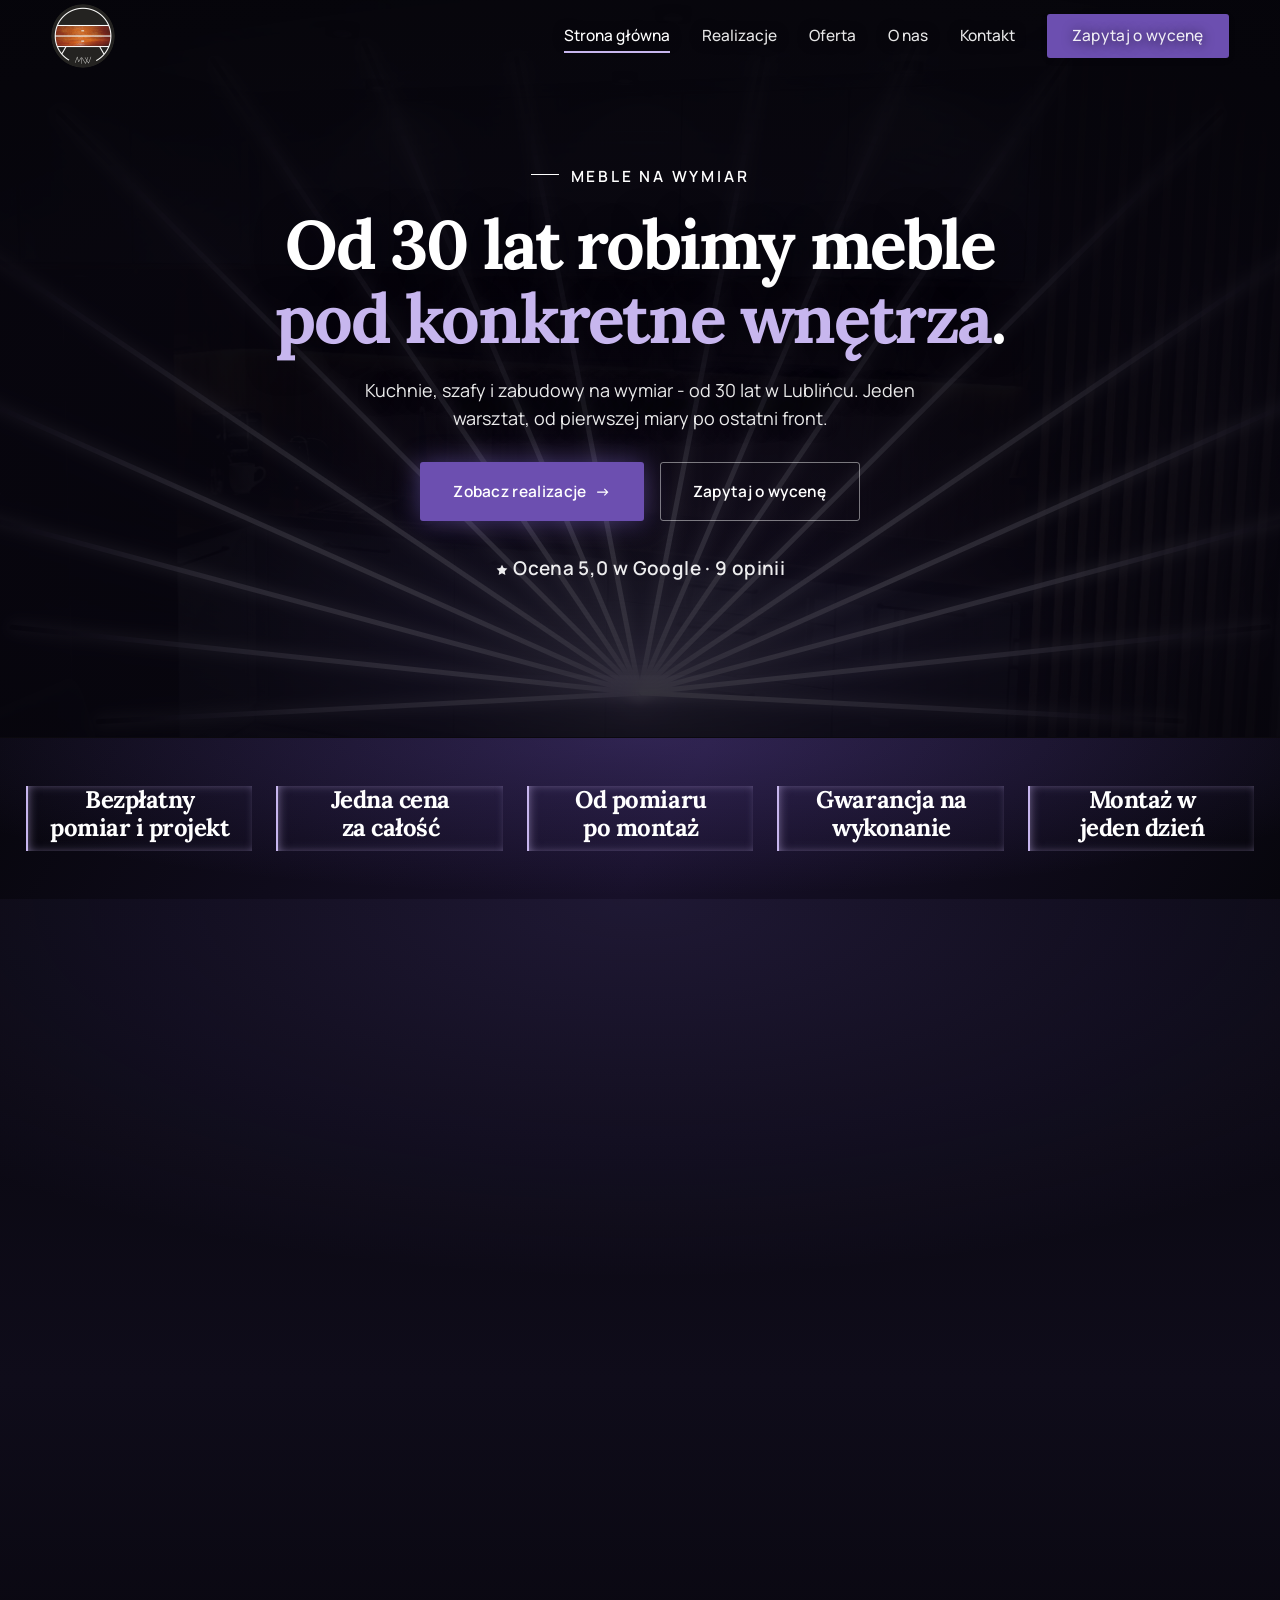
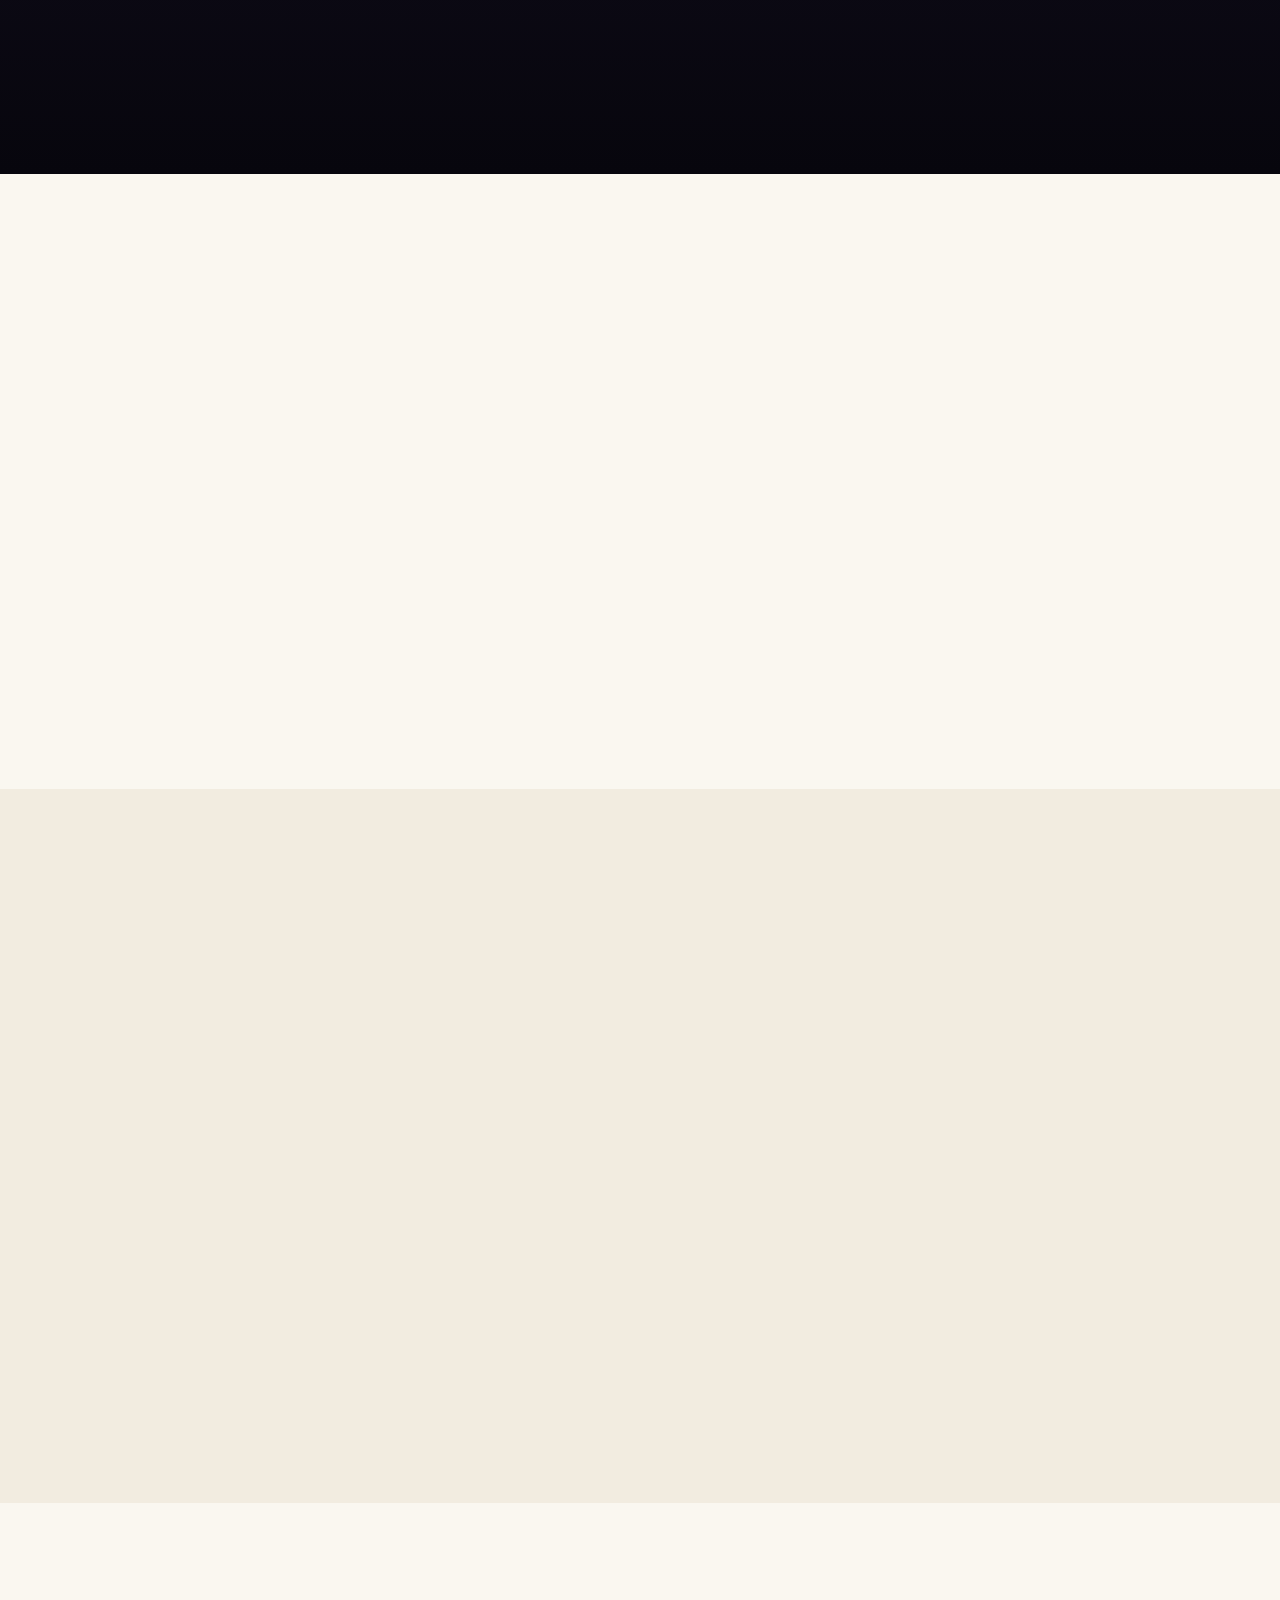
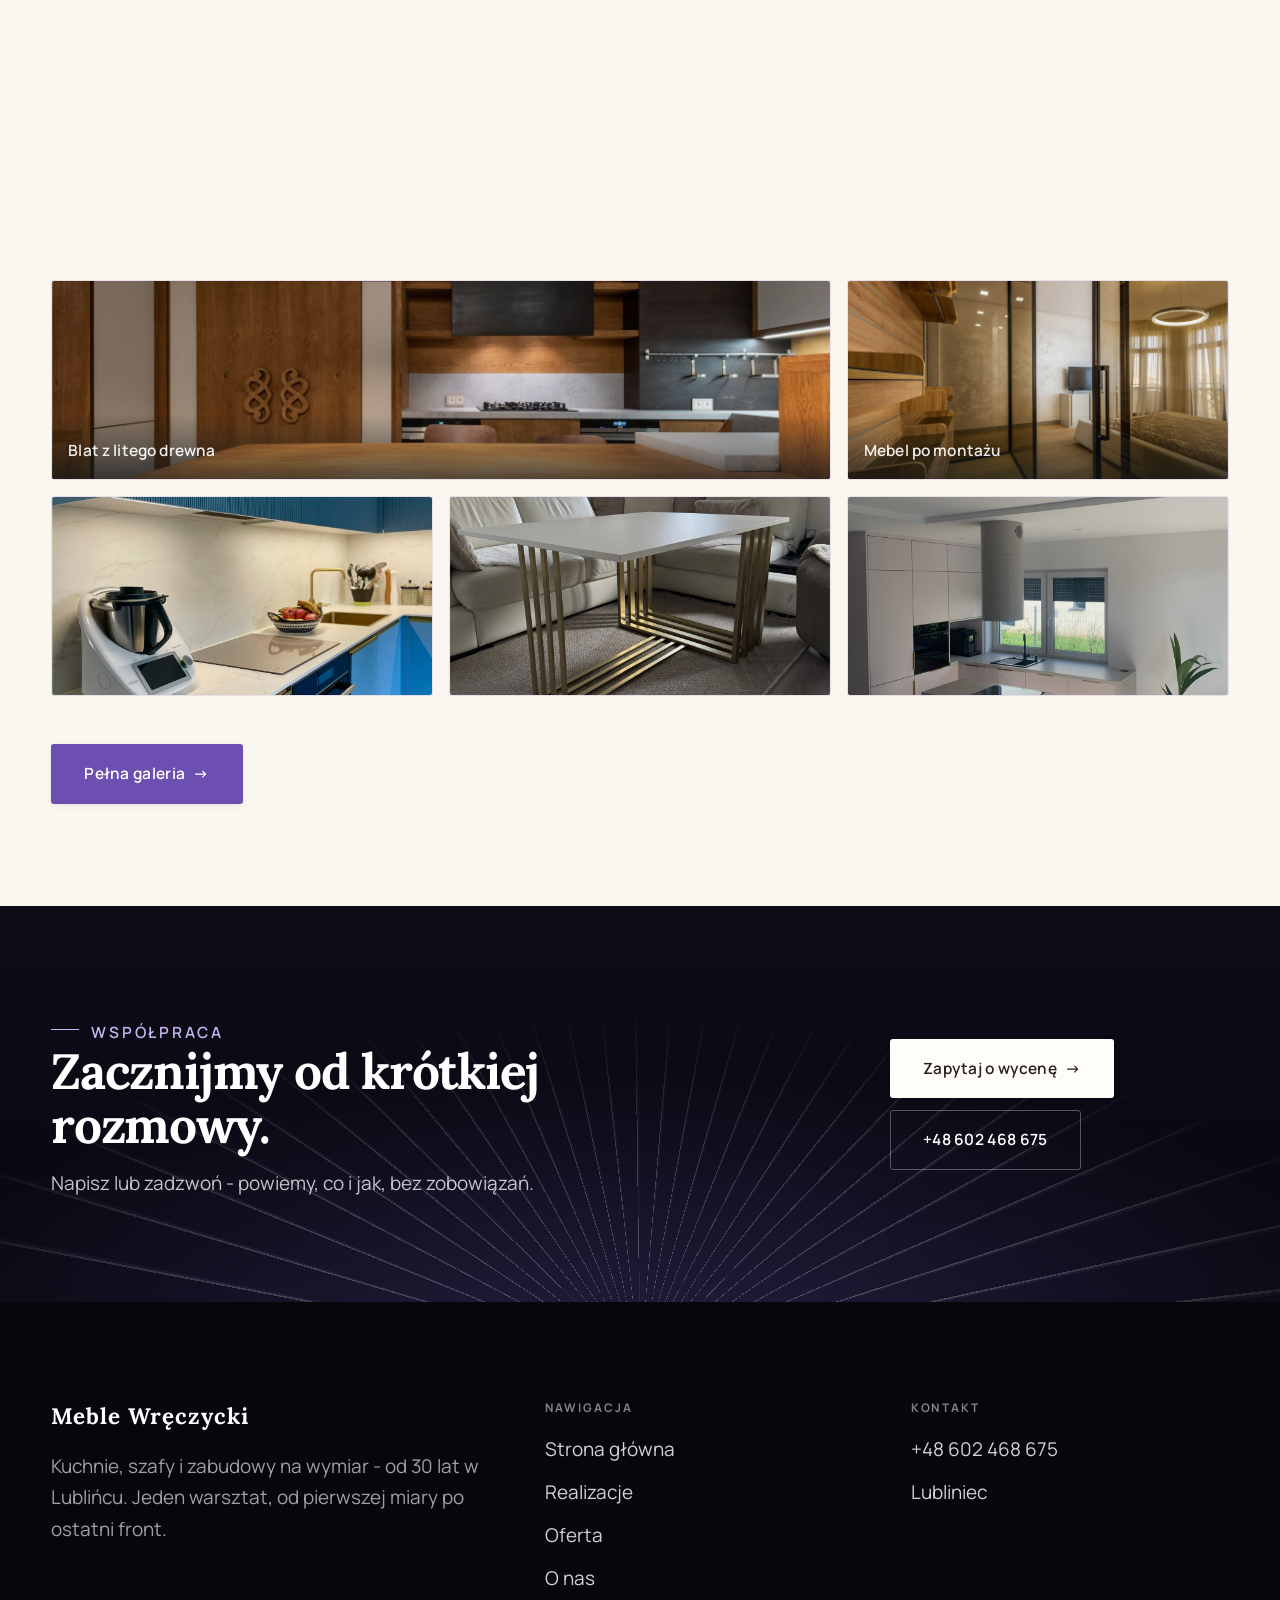
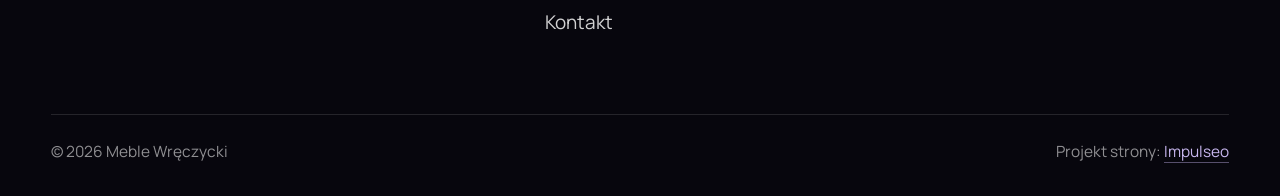
==== commit 83fd7c35: "[claude-edit][cmt:2bd4bcac-379d-4f9b-a166-4aadd61b5d09] navbar bez tla w kazdym stanie + logo wyciet" ====
--- a/index.html
+++ b/index.html
@@ -8,13 +8,13 @@
 <link rel="preconnect" href="https://fonts.googleapis.com">
 <link rel="preconnect" href="https://fonts.gstatic.com" crossorigin>
 <link href="https://fonts.googleapis.com/css2?family=Lora:wght@500;600;700&family=Manrope:wght@400;500;600&display=swap" rel="stylesheet">
-<link rel="stylesheet" href="assets/styles.css">
+<link rel="stylesheet" href="assets/styles.css?v=20260805c">
 </head>
 <body>
 
 <header class="nav">
   <div class="wrap nav-inner">
-    <a class="brand brand-has-logo" href="index.html"><img class="brand-logo" src="img/logo.jpg" alt="Meble Wręczycki"></a>
+    <a class="brand brand-has-logo" href="index.html"><img class="brand-logo" src="img/logo.png" alt="Meble Wręczycki"></a>
     <nav class="nav-links">
       <a href="index.html" class="active">Strona główna</a>
       <a href="realizacje.html">Realizacje</a>
@@ -188,6 +188,6 @@
 </footer>
 
 
-<script src="assets/main.js"></script>
+<script src="assets/main.js?v=20260805c"></script>
 </body>
 </html>
--- a/assets/styles.css
+++ b/assets/styles.css
@@ -6,9 +6,10 @@
 
 :root{
   /* PALETA — jasna, architektoniczna, chłodna */
-  --paper:#F3F1EC;          /* główne tło */
-  --paper-2:#E6E3DB;        /* sekcje alternatywne (chłodny jasny szary) */
-  --paper-3:#E6E3DB;        /* delikatne wypełnienia */
+  --paper:#FAF7F0;          /* główne tło - jasny beż, prawie biały */
+  --paper-2:#F2ECE0;        /* sekcje alternatywne */
+  --paper-3:#EAE3D3;        /* delikatne wypełnienia */
+  --card:#FFFDF8;           /* karty/formularz - beż jaśniejszy od tła */
   --ink:#23211E;            /* tekst główny — chłodny grafit */
   --ink-soft:#43403A;       /* nagłówki drugorzędne */
   --muted:#87837A;          /* tekst poboczny */
@@ -112,7 +113,7 @@
 .btn-accent:active{transform:translateY(0);box-shadow:var(--sh-sm)}
 .btn-ghost{background:transparent;color:var(--ink);border-color:var(--line)}
 .btn-ghost:hover{border-color:var(--accent);color:var(--accent);transform:translateY(-2px)}
-.btn-light{background:#fff;color:var(--ink);box-shadow:var(--sh-sm)}
+.btn-light{background:var(--card);color:var(--ink);box-shadow:var(--sh-sm)}
 .btn-light:hover{transform:translateY(-2px);box-shadow:var(--sh-md)}
 .btn .arr{transition:transform var(--dur) var(--ease)}
 .btn:hover .arr{transform:translateX(4px)}
@@ -153,7 +154,7 @@
 .hero-art img{width:100%;height:100%;object-fit:cover}
 .hero-art::after{content:"";position:absolute;inset:0;background:linear-gradient(180deg,transparent 55%,rgba(18,24,28,.28))}
 .hero-badge{position:absolute;left:var(--space-5);bottom:var(--space-5);z-index:2;
-  background:rgba(252,252,251,.94);backdrop-filter:blur(4px);
+  background:rgba(250,247,240,.94);backdrop-filter:blur(4px);
   border-radius:var(--r-md);padding:var(--space-4) var(--space-5);box-shadow:var(--sh-md);max-width:78%}
 .hero-badge strong{display:block;font-family:var(--font-display);font-size:1rem;letter-spacing:-.01em}
 .hero-badge span{font-size:var(--text-sm);color:var(--muted)}
@@ -244,7 +245,7 @@
 
 /* ---------- SERVICES (zakres) ---------- */
 .svc-grid{display:grid;grid-template-columns:repeat(auto-fit,minmax(280px,1fr));gap:var(--space-5)}
-.svc{background:#fff;border:var(--hairline);border-radius:var(--r-md);padding:var(--space-7) var(--space-6);
+.svc{background:var(--card);border:var(--hairline);border-radius:var(--r-md);padding:var(--space-7) var(--space-6);
   transition:transform var(--dur) var(--ease),box-shadow var(--dur) var(--ease),border-color var(--dur) var(--ease);
   position:relative;overflow:hidden}
 .svc::before{content:"";position:absolute;left:0;top:0;width:3px;height:0;background:var(--accent);transition:height var(--dur) var(--ease)}
@@ -303,7 +304,7 @@
 /* ---------- TRUST / WIARYGODNOŚĆ ---------- */
 .trust{background:var(--paper-2)}
 .trust-grid{display:grid;grid-template-columns:repeat(auto-fit,minmax(240px,1fr));gap:var(--space-5);margin-top:var(--space-7)}
-.trust-card{background:#fff;border-radius:var(--r-md);padding:var(--space-7) var(--space-6);box-shadow:var(--sh-sm);border-top:3px solid var(--accent)}
+.trust-card{background:var(--card);border-radius:var(--r-md);padding:var(--space-7) var(--space-6);box-shadow:var(--sh-sm);border-top:3px solid var(--accent)}
 .trust-card .big{font-family:var(--font-display);font-size:clamp(1.8rem,1.3rem + 1.6vw,2.6rem);font-weight:800;letter-spacing:-.02em;color:var(--ink);line-height:1}
 .trust-card h3{font-size:1.12rem;margin:var(--space-3) 0 var(--space-2)}
 .trust-card p{color:var(--muted);font-size:var(--text-base);line-height:1.55}
@@ -327,12 +328,12 @@
 .info-row .val{font-weight:600;font-size:var(--text-base);margin-top:2px}
 .info-row a.val:hover{color:var(--accent)}
 .map{border:none;border-radius:var(--r-lg);box-shadow:var(--sh-md);width:100%;height:100%;min-height:380px;filter:grayscale(.2) contrast(1.02)}
-.form{background:#fff;border:var(--hairline);border-radius:var(--r-lg);padding:clamp(24px,3vw,40px);box-shadow:var(--sh-sm)}
+.form{background:var(--card);border:var(--hairline);border-radius:var(--r-lg);padding:clamp(24px,3vw,40px);box-shadow:var(--sh-sm)}
 .form .fld{margin-bottom:var(--space-5)}
 .form label{display:block;font-size:var(--text-sm);font-weight:600;margin-bottom:var(--space-2)}
 .form input,.form textarea{width:100%;font-family:inherit;font-size:var(--text-base);color:var(--ink);
   padding:var(--space-4);border:var(--hairline);border-radius:var(--r-sm);background:var(--paper);transition:border-color var(--dur)}
-.form input:focus,.form textarea:focus{outline:none;border-color:var(--accent);background:#fff}
+.form input:focus,.form textarea:focus{outline:none;border-color:var(--accent);background:var(--card)}
 .form textarea{resize:vertical;min-height:120px}
 .form .note{font-size:var(--text-sm);color:var(--muted);margin-top:var(--space-3)}
 
@@ -802,7 +803,7 @@
 
 
 /* === auto-paleta z marki klienta (źródło: logo) === */
-:root{--accent:#B2572B;--accent-d:#9B4212;--accent-soft:rgba(178,87,43,0.10);--paper:#FFF9F6;--paper-2:#F8EEE9;--paper-3:#F1E3DD;--ink:#2A1D17;--ink-soft:#54433C;--muted:#867872;--line:rgba(42,29,23,.12);}
+:root{--accent:#B2572B;--accent-d:#9B4212;--accent-soft:rgba(178,87,43,0.10);--paper:#FAF7F0;--paper-2:#F2ECE0;--paper-3:#EAE3D3;--ink:#26211B;--ink-soft:#4A4339;--muted:#867D6E;--line:rgba(38,33,27,.14);}
 .btn-accent{color:#fff}
 .nav .nav-links a.btn-accent{color:#fff}
 .btn-accent[data-accent-d],.cta-d .btn-accent{color:#fff}
@@ -829,13 +830,16 @@
   --led-warm:#EDE7FF;       /* poświata LED (lekko fioletowa) */
   --void:#07060D;           /* czarna ściana z instalacji */
   --void-2:#0F0C1A;
-  --paper:#FCFAFF;
-  --paper-2:#F3EEFC;
-  --paper-3:#EBE3F8;
-  --ink:#241E33;
-  --ink-soft:#443B5C;
-  --muted:#6B6285;
-  --line:rgba(36,30,51,.13);
+  /* JASNE TŁA — beż „prawie biały" (prośba Agaty 05.08.2026: koniec z czystą bielą).
+     Ciepły, piaskowy odcień pasuje do drewna z realizacji i studzi fiolet. */
+  --paper:#FAF7F0;          /* główne tło strony */
+  --paper-2:#F2ECE0;        /* sekcje alternatywne */
+  --paper-3:#EAE3D3;        /* delikatne wypełnienia */
+  --card:#FFFDF8;           /* karty/formularz - jaśniejszy beż zamiast czystej bieli */
+  --ink:#26211B;            /* tekst - ciepły grafit zamiast fioletowego */
+  --ink-soft:#4A4339;
+  --muted:#867D6E;
+  --line:rgba(38,33,27,.14);
   --dark:#0F0C1A;
 }
 
@@ -1051,3 +1055,107 @@
   cursor:pointer;transition:background .3s}
 .lb-x:hover{background:var(--accent)}
 @media(max-width:640px){.lb-btn{width:42px;height:42px}}
+
+/* ============================================================
+   GÓRNY PASEK PRZEZROCZYSTY (prośba Agaty, 05.08.2026)
+   „żeby nadal były tam te napisy, ale żeby sam pasek nie był
+   widoczny" - nawigacja przestaje być belką z tłem i leży
+   bezpośrednio na ciemnym hero / nagłówku podstrony.
+   Pasek wraca (przygaszone tło + blur) dopiero po przewinięciu,
+   inaczej na jasnych sekcjach napisy zlałyby się z treścią.
+   Ten blok jest OSTATNI w pliku - wygrywa kaskadę.
+   ============================================================ */
+.nav{
+  position:fixed;top:0;left:0;right:0;
+  background:transparent;
+  border-bottom:0;
+  backdrop-filter:none;-webkit-backdrop-filter:none;
+  transition:background .4s ease,box-shadow .4s ease,backdrop-filter .4s ease;
+}
+.nav:not(.is-stuck){box-shadow:none}
+/* napisy leżą na ciemnym tle hero -> jasne, dobrze czytelne */
+.nav:not(.is-stuck) .nav-links a{color:rgba(255,255,255,.88);text-shadow:0 1px 12px rgba(6,4,12,.7)}
+.nav:not(.is-stuck) .nav-links a:hover,
+.nav:not(.is-stuck) .nav-links a.active{color:#fff}
+.nav:not(.is-stuck) .nav-links a::after{background:var(--lilac)}
+.nav:not(.is-stuck) .nav-links a.btn-ghost,
+.nav:not(.is-stuck) .nav-links a.btn-light{color:#fff;border-color:rgba(255,255,255,.45)}
+.nav:not(.is-stuck) .nav-toggle span{background:#fff}
+/* po przewinięciu belka wraca - czytelność na jasnych sekcjach */
+.nav.is-stuck{
+  background:color-mix(in srgb,var(--paper) 92%,transparent);
+  backdrop-filter:saturate(140%) blur(10px);-webkit-backdrop-filter:saturate(140%) blur(10px);
+  border-bottom:var(--hairline);
+}
+/* telefon: rozwinięte menu ma jasne tło - napisy z powrotem ciemne */
+@media(max-width:680px){
+  .nav:not(.is-stuck) .nav-links.open a{color:var(--ink-soft);text-shadow:none}
+  .nav:not(.is-stuck) .nav-links.open a:hover,
+  .nav:not(.is-stuck) .nav-links.open a.active{color:var(--ink)}
+  .nav:not(.is-stuck) .nav-links.open a.btn-accent{color:#fff}
+  .nav:not(.is-stuck) .nav-links.open a.btn-ghost,
+  .nav:not(.is-stuck) .nav-links.open a.btn-light{color:var(--ink);border-color:var(--line)}
+}
+
+/* ============================================================
+   PASEK PRZEZROCZYSTY ZAWSZE (prośba Agaty, 05.08.2026)
+   „żeby ten pasek był cały czas przezroczysty - niezależnie
+   czy klient przewinie w dół czy nie".
+   Belka nigdy nie dostaje tła ani cienia; zamiast tego skrypt
+   (main.js) pilnuje klasy `on-dark` - napisy są jasne, gdy pod
+   paskiem leży ciemna sekcja (hero, nagłówek podstrony, CTA),
+   a ciemne na jasnych sekcjach. Ten blok jest OSTATNI w pliku.
+   ============================================================ */
+.nav,
+.nav.is-stuck{
+  background:transparent;
+  border-bottom:0;
+  box-shadow:none;
+  backdrop-filter:none;-webkit-backdrop-filter:none;
+}
+/* nad ciemnym tłem - napisy jasne */
+.nav.on-dark .nav-links a{color:rgba(255,255,255,.9);text-shadow:0 1px 12px rgba(6,4,12,.75)}
+.nav.on-dark .nav-links a:hover,
+.nav.on-dark .nav-links a.active{color:#fff}
+.nav.on-dark .nav-links a::after{background:var(--lilac)}
+.nav.on-dark .nav-links a.btn-ghost,
+.nav.on-dark .nav-links a.btn-light{color:#fff;border-color:rgba(255,255,255,.45)}
+.nav.on-dark .nav-toggle span{background:#fff}
+/* nad jasnym tłem - napisy ciemne, z delikatną poświatą dla czytelności */
+.nav:not(.on-dark) .nav-links a{color:var(--ink-soft);text-shadow:0 1px 10px rgba(250,247,240,.95),0 0 20px rgba(250,247,240,.8)}
+.nav:not(.on-dark) .nav-links a:hover,
+.nav:not(.on-dark) .nav-links a.active{color:var(--ink)}
+.nav:not(.on-dark) .nav-links a::after{background:var(--accent)}
+.nav:not(.on-dark) .nav-links a.btn-accent{color:#fff;text-shadow:none}
+.nav:not(.on-dark) .nav-links a.btn-ghost,
+.nav:not(.on-dark) .nav-links a.btn-light{color:var(--ink);border-color:var(--line);text-shadow:none}
+.nav:not(.on-dark) .nav-toggle span{background:var(--ink)}
+/* telefon: rozwinięte menu ma własne jasne tło - napisy zawsze ciemne */
+@media(max-width:680px){
+  .nav.on-dark .nav-links.open a{color:var(--ink-soft);text-shadow:none}
+  .nav.on-dark .nav-links.open a:hover,
+  .nav.on-dark .nav-links.open a.active{color:var(--ink)}
+  .nav.on-dark .nav-links.open a.btn-accent{color:#fff}
+  .nav.on-dark .nav-links.open a.btn-ghost,
+  .nav.on-dark .nav-links.open a.btn-light{color:var(--ink);border-color:var(--line)}
+}
+
+/* ============================================================
+   NAVBAR CAŁKOWICIE PRZEZROCZYSTY (prośba Agaty, 05.08.2026)
+   Belka nie ma tła, ramki, cienia ani rozmycia w ŻADNYM stanie
+   (także po przewinięciu i na podstronach). Znak firmowy jest
+   wycięty w kole (img/logo.png, przezroczyste rogi), więc w pasku
+   nie zostaje już ciemny prostokąt po zdjęciu logo.
+   Ten blok jest OSTATNI w pliku i domyka kaskadę.
+   ============================================================ */
+.nav,
+.nav.is-stuck,
+.nav.on-dark{
+  background:transparent !important;
+  background-color:transparent !important;
+  border-bottom:0 !important;
+  box-shadow:none !important;
+  backdrop-filter:none !important;-webkit-backdrop-filter:none !important;
+}
+.brand,.brand-has-logo{background:transparent}
+.brand-logo{background:transparent;border-radius:50%}
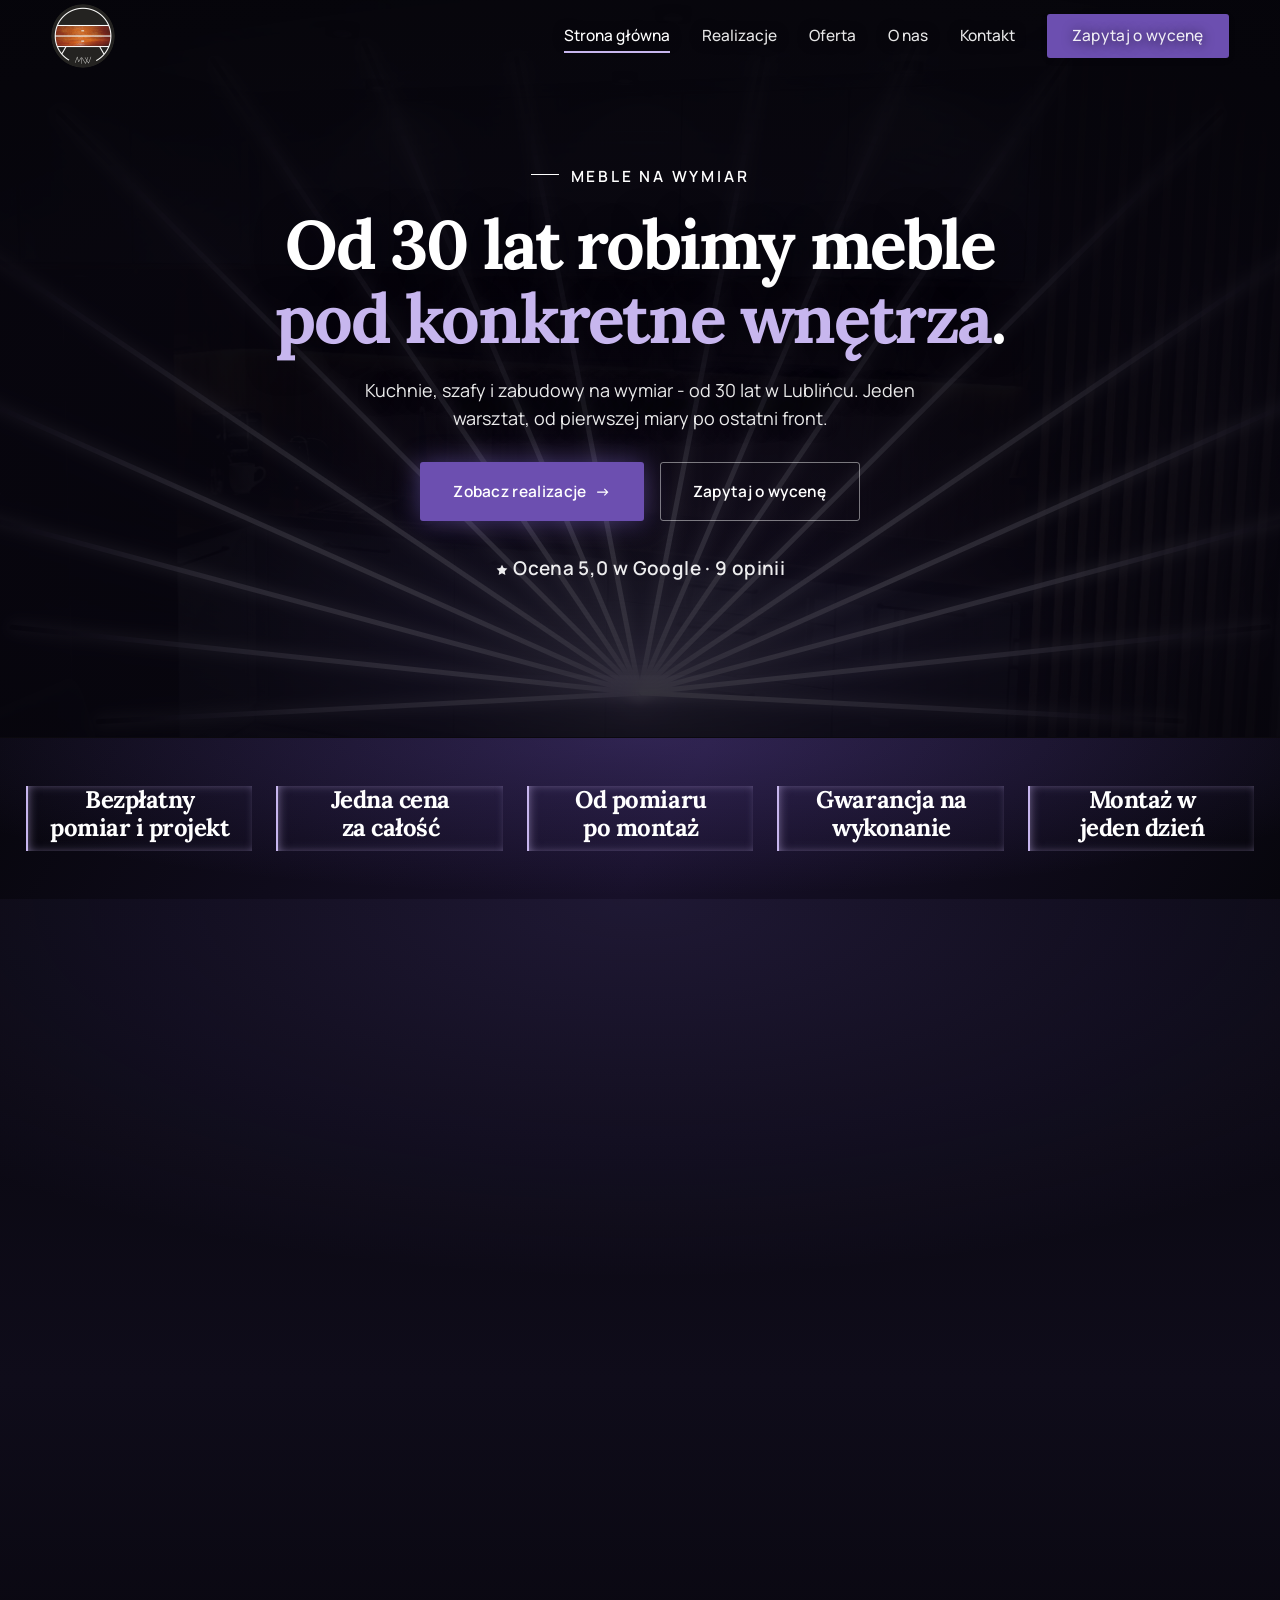
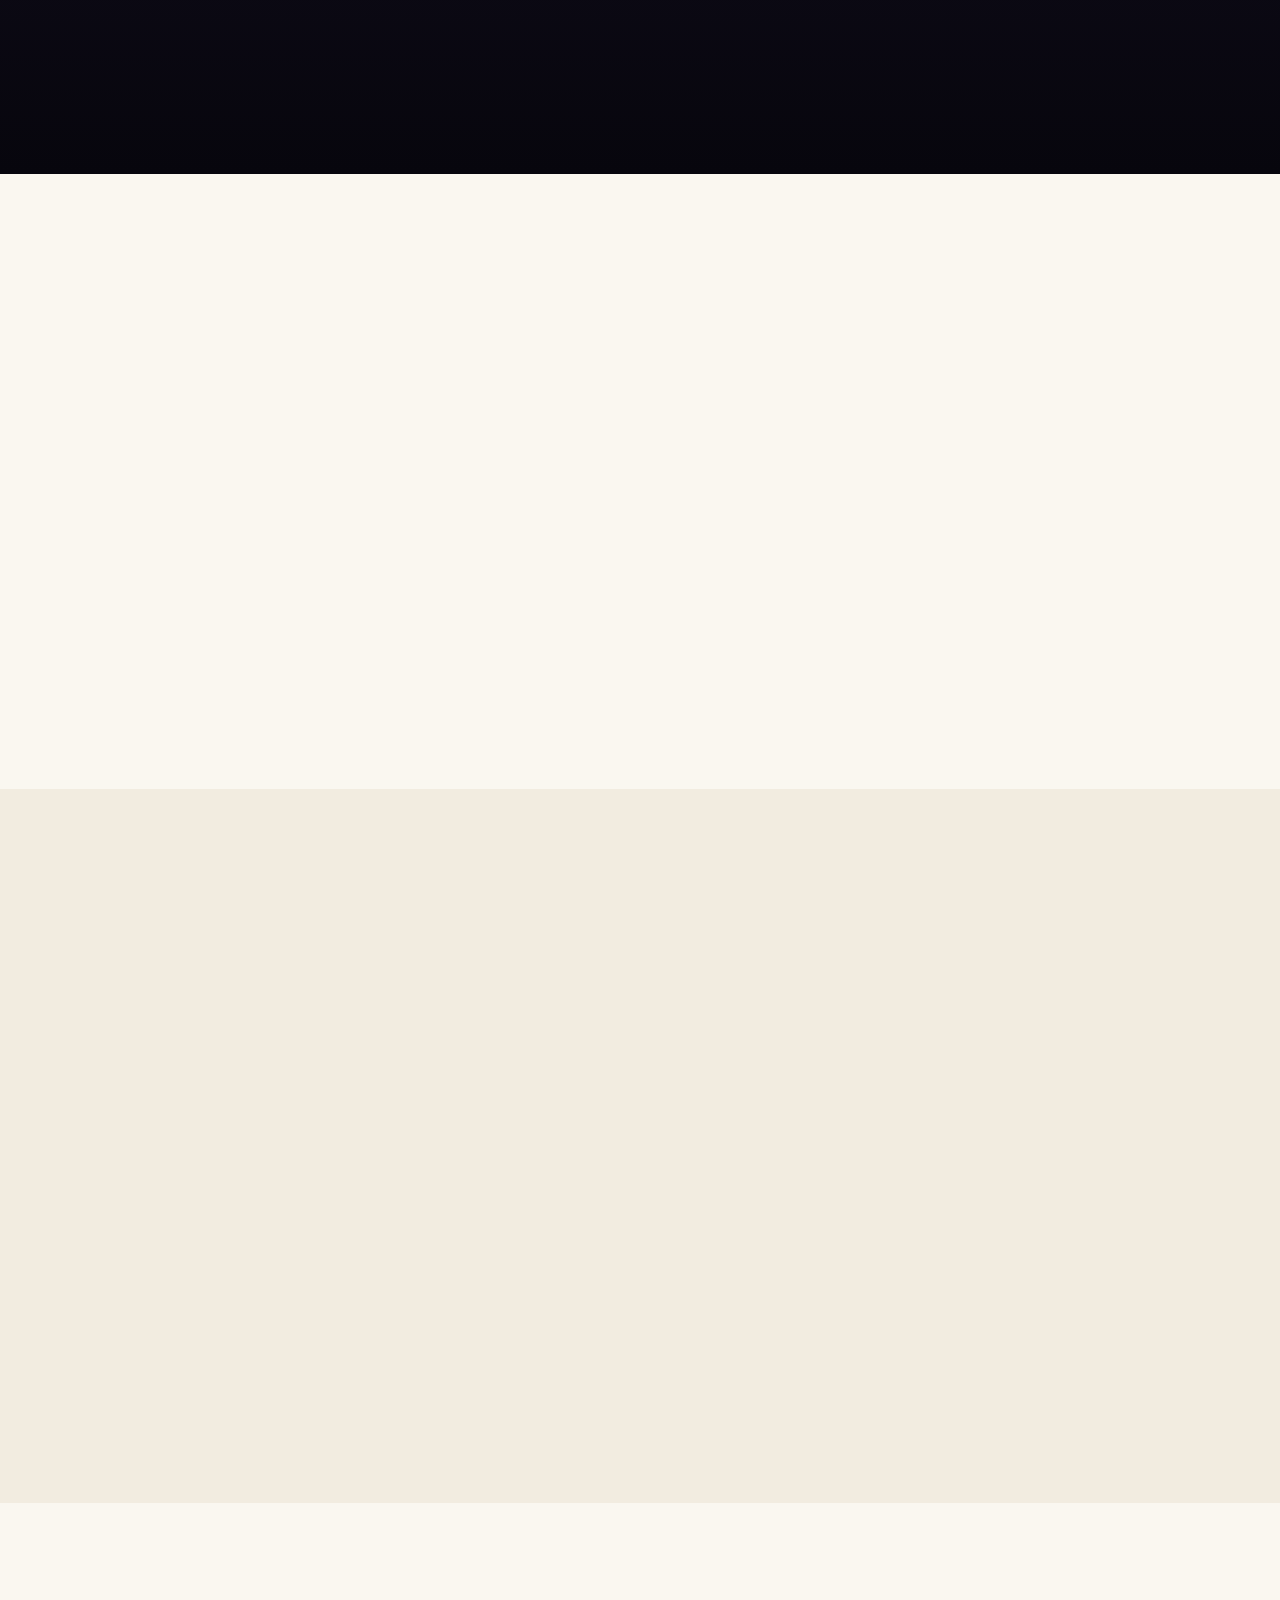
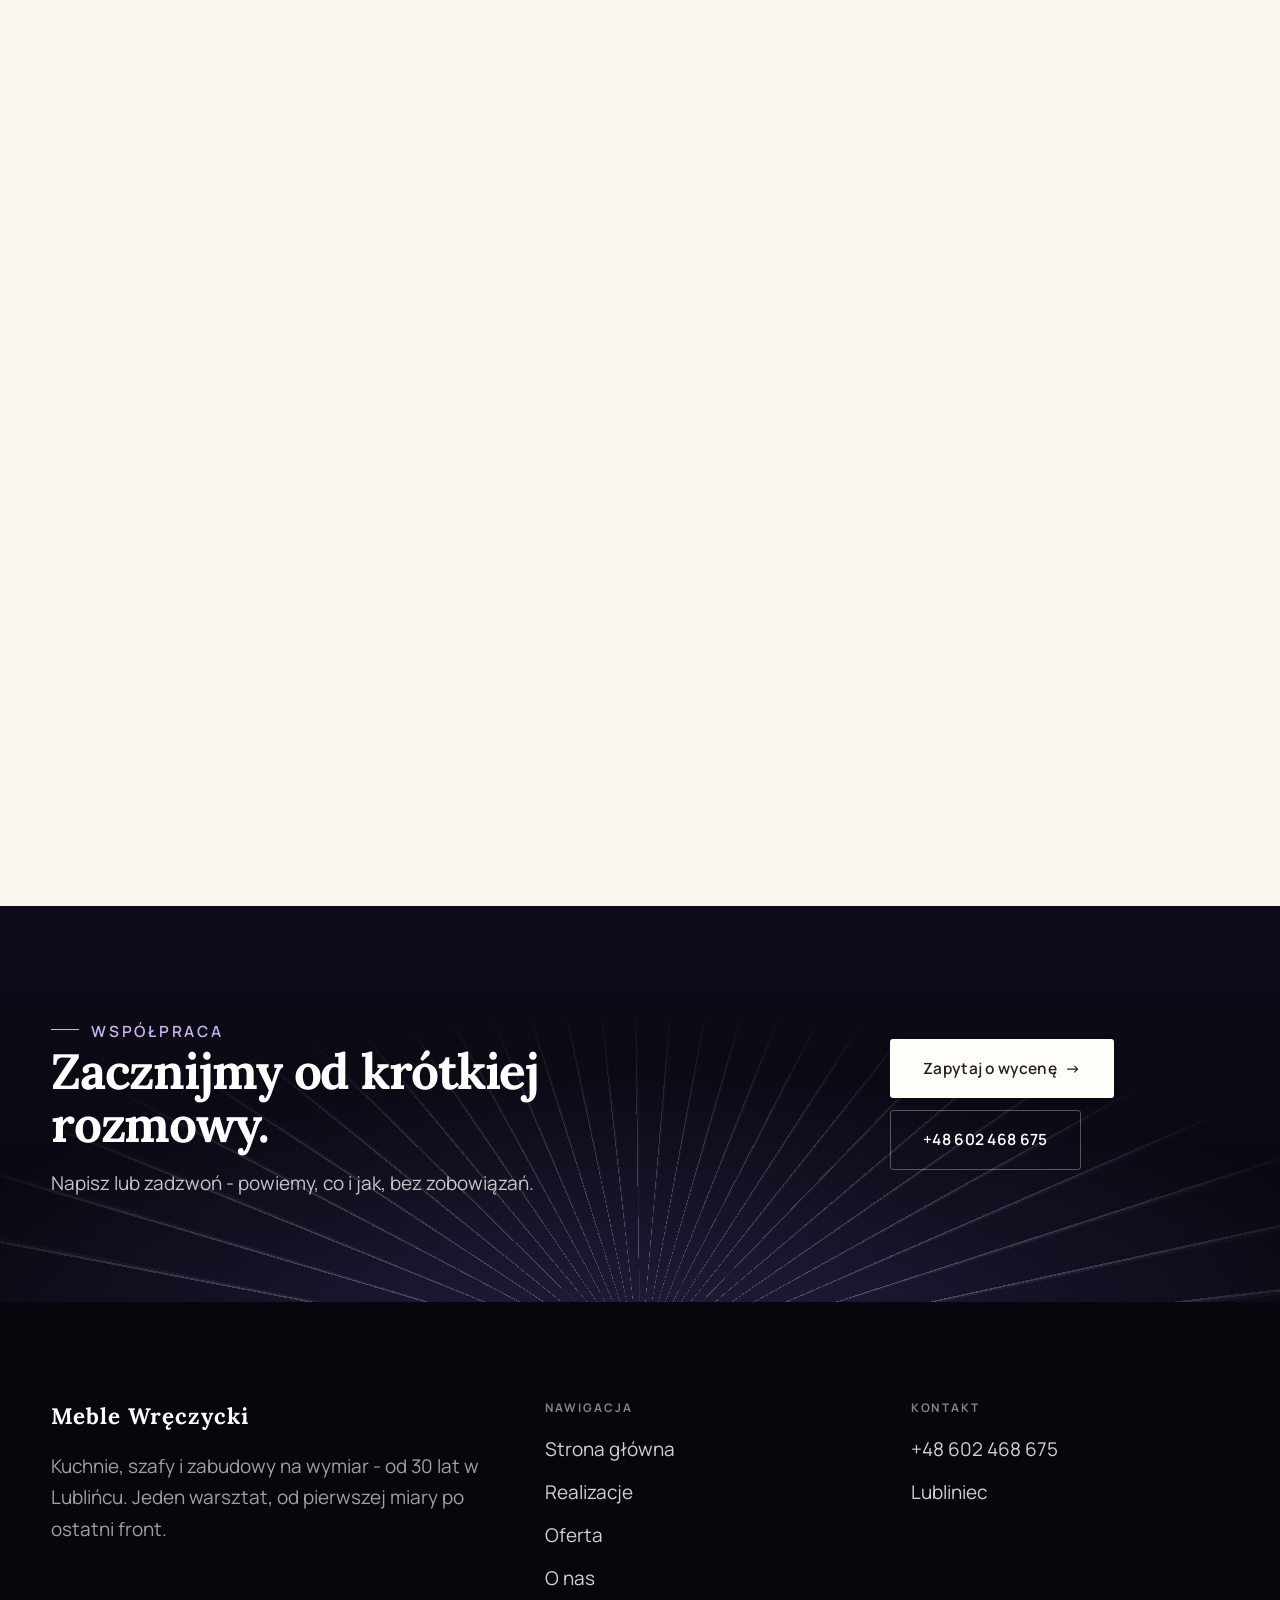
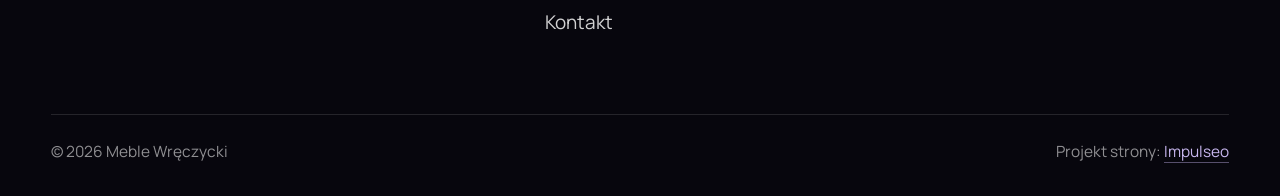
==== commit 07f2eb14: "Dema nie mogą wpadać do wyszukiwarek: noindex na wszystkich podstronach" ====
--- a/index.html
+++ b/index.html
@@ -1,6 +1,7 @@
 <!DOCTYPE html>
 <html lang="pl">
 <head>
+<meta name="robots" content="noindex, nofollow">
 <meta charset="UTF-8">
 <meta name="viewport" content="width=device-width, initial-scale=1.0">
 <title>Meble na wymiar Lubliniec - kuchnie i szafy | Meble Wręczycki</title>
